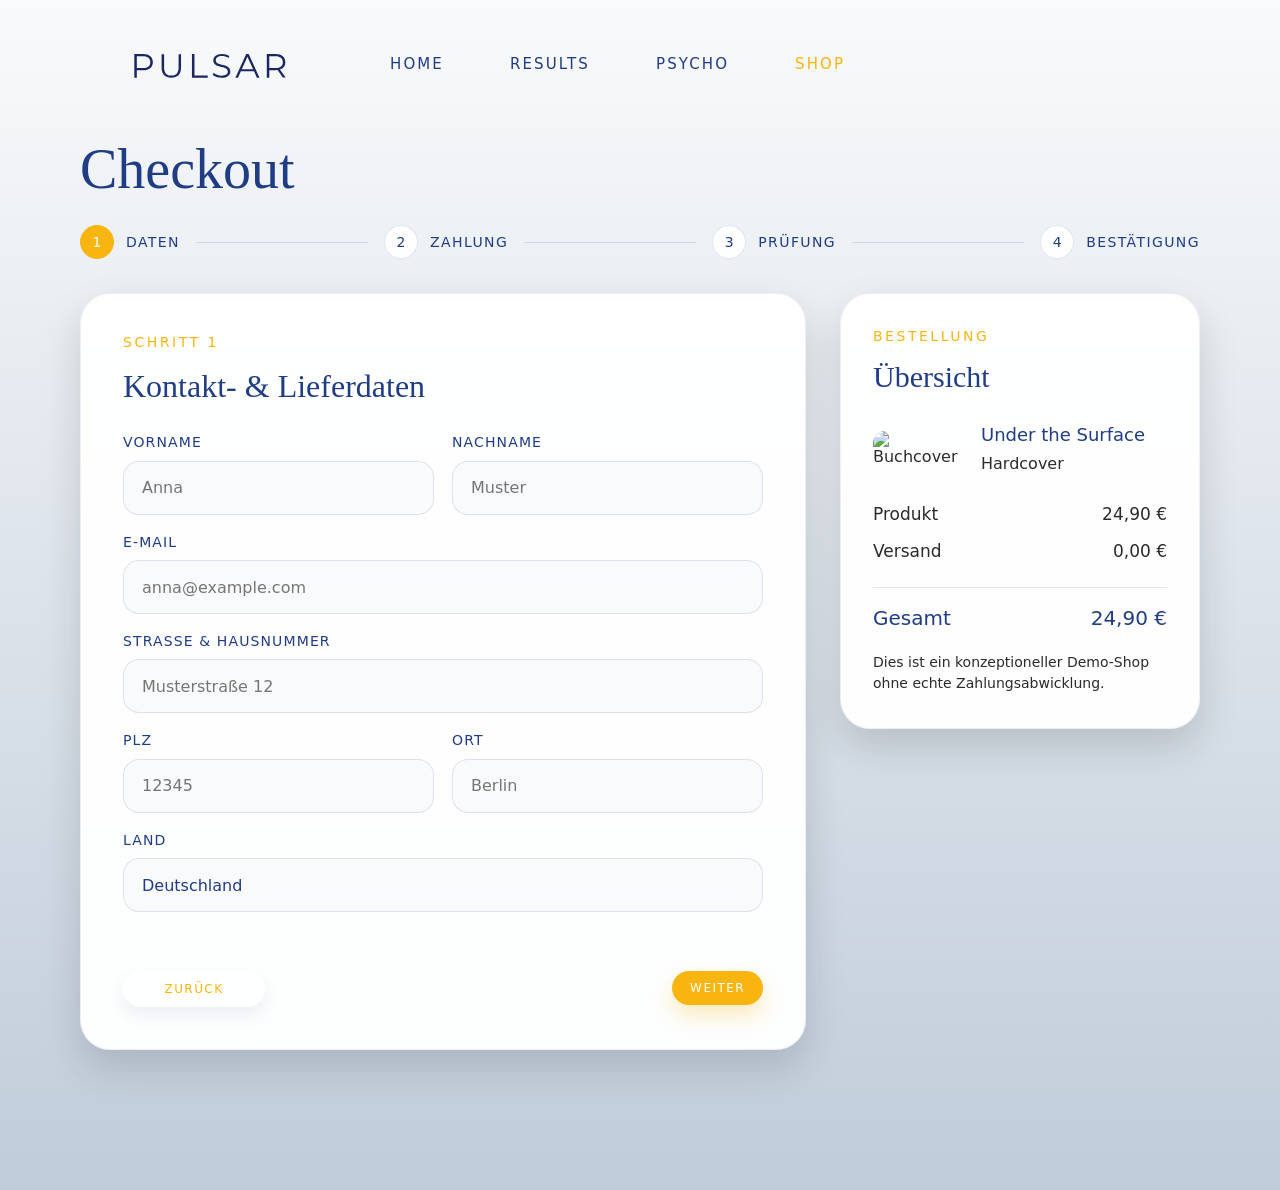
==== checkout.html @ c653a2a4 "Initial commit" ====
<!DOCTYPE html>
<html lang="de">
<head>
  <meta charset="UTF-8" />
  <meta name="viewport" content="width=device-width, initial-scale=1.0" />
  <title>Pulsar – Checkout</title>

  <link rel="stylesheet" href="https://use.typekit.net/xrw1yfu.css" />
  <link rel="stylesheet" href="css/pulsar.css" />
  <script src="js/main.js" defer></script>
</head>

<body>

<header class="site-header">
  <a href="index.html" class="logo-link">
    <img src="assets/img/elemente/Pulsar Wordmark.svg" class="logo" alt="Pulsar" />
  </a>

  <nav class="main-nav">
    <button class="nav-toggle" type="button">
      <span class="nav-toggle__bar"></span>
      <span class="nav-toggle__bar"></span>
      <span class="nav-toggle__bar"></span>
    </button>

    <ul class="nav-list" data-nav>
      <li><a href="index.html" class="nav-link">Home</a></li>
      <li><a href="results.html" class="nav-link">Results</a></li>
      <li><a href="psycho.html" class="nav-link">Psycho</a></li>
      <li><a href="shop.html" class="nav-link is-active">Shop</a></li>
    </ul>
  </nav>

  
</header>

<section class="checkout section">
  <div class="container">

    <header class="checkout__head reveal">
      <h1 class="checkout__title">Checkout</h1>
    </header>

    <!-- Fortschritt -->
    <div class="checkout-steps reveal">
      <div class="checkout-step is-active" data-step-indicator="1">
        <span class="checkout-step__number">1</span>
        <span class="checkout-step__label">Daten</span>
      </div>

      <div class="checkout-step__divider"></div>

      <div class="checkout-step" data-step-indicator="2">
        <span class="checkout-step__number">2</span>
        <span class="checkout-step__label">Zahlung</span>
      </div>

      <div class="checkout-step__divider"></div>

      <div class="checkout-step" data-step-indicator="3">
        <span class="checkout-step__number">3</span>
        <span class="checkout-step__label">Prüfung</span>
      </div>

      <div class="checkout-step__divider"></div>

      <div class="checkout-step" data-step-indicator="4">
        <span class="checkout-step__number">4</span>
        <span class="checkout-step__label">Bestätigung</span>
      </div>
    </div>

    <div class="checkout__grid">

      <!-- LINKE SEITE -->
      <div class="checkout__main reveal">

        <!-- SCHRITT 1 -->
        <section class="checkout-panel checkout-step-panel is-active" data-checkout-step="1">
          <p class="checkout-panel__kicker">Schritt 1</p>
          <h2 class="checkout-panel__title">Kontakt- &amp; Lieferdaten</h2>

          <form class="checkout-form" action="#" method="post">

            <div class="checkout-form__row">
              <div class="checkout-field">
                <label for="first-name" class="checkout-field__label">Vorname</label>
                <input id="first-name" type="text" class="checkout-field__input" placeholder="Anna">
              </div>

              <div class="checkout-field">
                <label for="last-name" class="checkout-field__label">Nachname</label>
                <input id="last-name" type="text" class="checkout-field__input" placeholder="Muster">
              </div>
            </div>

            <div class="checkout-field">
              <label for="email" class="checkout-field__label">E-Mail</label>
              <input id="email" type="email" class="checkout-field__input" placeholder="anna@example.com">
            </div>

            <div class="checkout-field">
              <label for="street" class="checkout-field__label">Straße &amp; Hausnummer</label>
              <input id="street" type="text" class="checkout-field__input" placeholder="Musterstraße 12">
            </div>

            <div class="checkout-form__row">
              <div class="checkout-field">
                <label for="zip" class="checkout-field__label">PLZ</label>
                <input id="zip" type="text" class="checkout-field__input" placeholder="12345">
              </div>

              <div class="checkout-field">
                <label for="city" class="checkout-field__label">Ort</label>
                <input id="city" type="text" class="checkout-field__input" placeholder="Berlin">
              </div>
            </div>

            <div class="checkout-field">
              <label for="country" class="checkout-field__label">Land</label>
              <select id="country" class="checkout-field__input checkout-field__select">
                <option>Deutschland</option>
                <option>Österreich</option>
                <option>Schweiz</option>
              </select>
            </div>

            <div class="checkout-panel__actions">
              <a href="shop.html" class="btn btn-outline">Zurück</a>
              <button type="button" class="btn btn-primary" data-checkout-next>Weiter</button>
            </div>

          </form>
        </section>

        <!-- SCHRITT 2 -->
        <section class="checkout-panel checkout-step-panel" data-checkout-step="2">
          <p class="checkout-panel__kicker">Schritt 2</p>
          <h2 class="checkout-panel__title">Zahlungsart</h2>

          <div class="checkout-form">

            <div class="checkout-payment-options">

              <label class="checkout-payment-option">
                <input type="radio" name="payment-method" value="paypal">
                <span class="checkout-payment-option__ui"></span>
                <span class="checkout-payment-option__label">PayPal</span>
              </label>

              <label class="checkout-payment-option">
                <input type="radio" name="payment-method" value="credit">
                <span class="checkout-payment-option__ui"></span>
                <span class="checkout-payment-option__label">Kreditkarte</span>
              </label>

              <label class="checkout-payment-option">
                <input type="radio" name="payment-method" value="invoice">
                <span class="checkout-payment-option__ui"></span>
                <span class="checkout-payment-option__label">Rechnung</span>
              </label>

            </div>

            <!-- Kredit Formula -->
            <div class="checkout-payment-fields" data-credit-fields hidden>
              <div class="checkout-field">
                <label for="card-name" class="checkout-field__label">Name auf der Karte</label>
                <input id="card-name" type="text" class="checkout-field__input" placeholder="Anna Muster">
              </div>

              <div class="checkout-field">
                <label for="card-number" class="checkout-field__label">Kartennummer</label>
                <input id="card-number" type="text" class="checkout-field__input" placeholder="1234 5678 9012 3456">
              </div>

              <div class="checkout-form__row">
                <div class="checkout-field">
                  <label for="card-expiry" class="checkout-field__label">Ablaufdatum</label>
                  <input id="card-expiry" type="text" class="checkout-field__input" placeholder="MM/JJ">
                </div>

                <div class="checkout-field">
                  <label for="card-cvc" class="checkout-field__label">CVC</label>
                  <input id="card-cvc" type="text" class="checkout-field__input" placeholder="123">
                </div>
              </div>
            </div>

            <!-- Rechnung Form -->
            <div class="checkout-payment-fields" data-invoice-fields hidden>
              <div class="checkout-field">
                <label for="invoice-company" class="checkout-field__label">Firma / Name</label>
                <input id="invoice-company" type="text" class="checkout-field__input" placeholder="Muster GmbH">
              </div>

              <div class="checkout-field">
                <label for="invoice-reference" class="checkout-field__label">Bestell- oder Referenznummer</label>
                <input id="invoice-reference" type="text" class="checkout-field__input" placeholder="Optional">
              </div>

              <div class="checkout-field">
                <label for="invoice-note" class="checkout-field__label">Hinweis für Rechnung</label>
                <input id="invoice-note" type="text" class="checkout-field__input" placeholder="z. B. Kostenstelle">
              </div>
            </div>

            <div class="checkout-panel__actions">
              <button type="button" class="btn btn-outline" data-checkout-back>Zurück</button>
              <button type="button" class="btn btn-primary" data-checkout-next>Weiter</button>
            </div>

          </div>
        </section>

        <!-- SCHRITT 3 -->
        <section class="checkout-panel checkout-step-panel" data-checkout-step="3">
          <p class="checkout-panel__kicker">Schritt 3</p>
          <h2 class="checkout-panel__title">Prüfung deiner Angaben</h2>

          <div class="checkout-review">
            <div class="checkout-review__block">
              <p class="checkout-review__label">Name</p>
              <p class="checkout-review__value" data-review-name>–</p>
            </div>

            <div class="checkout-review__block">
              <p class="checkout-review__label">E-Mail</p>
              <p class="checkout-review__value" data-review-email>–</p>
            </div>

            <div class="checkout-review__block">
              <p class="checkout-review__label">Adresse</p>
              <p class="checkout-review__value" data-review-address>–</p>
            </div>

            <div class="checkout-review__block">
              <p class="checkout-review__label">Zahlungsart</p>
              <p class="checkout-review__value" data-review-payment>–</p>
            </div>
          </div>

          <div class="checkout-panel__actions">
            <button type="button" class="btn btn-outline" data-checkout-back>Zurück</button>
            <button type="button" class="btn btn-primary" data-checkout-next>Bestellen</button>
          </div>
        </section>

        <!-- SCHRITT 4 -->
        <section class="checkout-panel checkout-step-panel" data-checkout-step="4">
          <p class="checkout-panel__kicker">Schritt 4</p>
          <h2 class="checkout-panel__title">Bestellung abgeschlossen</h2>

          <div class="checkout-success">
            <p class="checkout-success__text">
              Danke für deine Bestellung.
            </p>

            <p class="checkout-success__note">
              Dies ist ein konzeptioneller Fake-Shop ohne echte Zahlungsabwicklung.
            </p>
          </div>

          <div class="checkout-panel__actions">
            <a href="shop.html" class="btn btn-primary">Zurück zum Shop</a>
          </div>
        </section>

      </div>

      <!-- RECHTE SEITE -->
      <aside class="checkout__summary reveal">

        <div class="checkout-summary-card">
          <p class="checkout-summary-card__kicker">Bestellung</p>
          <h2 class="checkout-summary-card__title">Übersicht</h2>

          <div class="checkout-summary-card__product">
            <img
              src="assets/img/bookcover.png"
              alt="Buchcover"
              class="checkout-summary-card__image"
            >

            <div class="checkout-summary-card__product-info">
              <p class="checkout-summary-card__product-title">Under the Surface</p>
              <p class="checkout-summary-card__product-subtitle">Hardcover</p>
            </div>
          </div>

          <div class="checkout-summary-card__lines">
            <div class="checkout-summary-card__line">
              <span>Produkt</span>
              <span>24,90 €</span>
            </div>

            <div class="checkout-summary-card__line">
              <span>Versand</span>
              <span>0,00 €</span>
            </div>
          </div>

          <div class="checkout-summary-card__total">
            <span>Gesamt</span>
            <span>24,90 €</span>
          </div>

          <p class="checkout-summary-card__note">
            Dies ist ein konzeptioneller Demo-Shop ohne echte Zahlungsabwicklung.
          </p>
        </div>

      </aside>

    </div>

  </div>
</section>

<div class="checkout-loader" data-loader>
  <div class="checkout-loader__inner">
    <img src="assets/img/elemente/loader.svg" alt="Loading" class="checkout-loader__icon"/>
    <p>Demo-Zahlung...</p>
  </div>
</div>

</body>
</html>
---- css/pulsar.css ----
/* =========================================================
   GLOBAL RENDERING OPTIMIZATION
========================================================= */

/* Für Text */
body
{
  -webkit-font-smoothing: antialiased;
  -moz-osx-font-smoothing: grayscale;
}

/* Für SVGs */
svg,
img[src$=".svg"]
{
  shape-rendering: geometricPrecision;
  text-rendering: geometricPrecision;
}

/* Für Icons & feine Linien */
svg *
{
  shape-rendering: geometricPrecision;
}




/* =========================================================
   VARIABLEN
========================================================= */
:root
{
  --bg-top: #f9fafb;
  --bg-bot: #c0ccda;

  --ink: #1f3c85;      /* Headline Blau */
  --text: #2b2b2b;     /* Fließtext */
  --muted: rgba(43, 43, 43, 0.65);

  --accent: #f9b50f;   /* Gelb */
  --card: rgba(255, 255, 255, 0.88);
  --dots: #729bd1;

  --shadow: 0 18px 40px rgba(0, 0, 0, 0.14);
  --shadow-soft: 0 10px 24px rgba(0, 0, 0, 0.12);

  --radius: 20px;
  --radius-lg: 28px;

  --container: 1120px;

  /* Sticky Header Offset für anchors (JS kann es überschreiben) */
  --header-h: 92px;
}

*,
*::before,
*::after {box-sizing: border-box;}


/* =========================================================
   GLOBAL SETTINGS
========================================================= */

html,
body
{
  margin: 0;
  min-height: 100%;
  scroll-behavior: smooth;
  overflow-x: hidden;
}

body
{
  background: linear-gradient(var(--bg-top), var(--bg-bot));
  background-repeat: no-repeat;
  font-family: "Lato", system-ui, -apple-system, Segoe UI, Roboto, Arial, sans-serif;
  color: var(--text);
}

img
{
  max-width: 100%;
  display: block;
}

.container
{
  width: min(var(--container), calc(100% - 40px));
  margin: 0 auto;
}

/* Anchor-Offset bei Sticky Header */
section[id] {scroll-margin-top: calc(var(--header-h) + 16px);}


/* Typo Global */
.h1, .h2, .h3, .h4
{
  font-family: "Playfair Display", serif;
  color: var(--ink);
  margin: 0;
  line-height: 1.15;
}

.h1
{
  font-size: clamp(34px, 4vw, 56px);
  letter-spacing: 0.02em;
  line-height: 1.12;
  font-weight: 400;
}

.h2
{
  font-size: clamp(26px, 3vw, 40px);
  font-weight: 300;
}

.h3 {
  font-size: clamp(18px, 2.2vw, 26px);
  font-weight: 300;
}

.h4 {font-size: 16px;}

.kicker
{
  margin: 0 0 10px;
  font-size: 12px;
  letter-spacing: 0.14em;
  text-transform: uppercase;
  font-weight: 300;
  color: var(--ink);
}

.lead
{
  margin: 14px 0 0;
  max-width: 54ch;
  font-weight: 300;
  line-height: 1.6;
  color: var(--muted);
}

.hero-copy .lead /* Text unter Headline in Home */
{
  line-height: 1.35;
  margin-top: 20px;
}

.muted
{
  margin: 8px 0 0;
  font-weight: 300;
  line-height: 1.6;
  color: var(--muted);
}

.small
{font-size: 12px;}

.body
{
  margin: 16px 0 0;
  font-weight: 300;
  line-height: 1.6;
  color: var(--text);
}

.psycho-card ul li::marker
{
  color: var(--dots);
}

.btn
{
  display: inline-flex;
  align-items: center;
  justify-content: center;
  height: 34px;
  padding: 0 18px;
  border-radius: 999px;
  text-decoration: none;

  font-size: 12px;
  letter-spacing: 0.12em;
  text-transform: uppercase;
  font-weight: 400;
}

.btn-primary
{
  background: var(--accent);
  
  color: #fff;
  box-shadow: 0 10px 22px rgba(249, 181, 15, 0.28);

  transition:
    transform 0.35s cubic-bezier(0.22, 1, 0.36, 1),
    filter 0.35s cubic-bezier(0.22, 1, 0.36, 1),
    box-shadow 0.35s cubic-bezier(0.22, 1, 0.36, 1);
}

.btn-primary:hover
{
  transform: translateY(-2px);
  filter: brightness(1.02);
  box-shadow: 0 16px 30px rgba(249, 181, 15, 0.32);
}



/* =========================================================
   Global Section
========================================================= */

/* Sections */
.section {padding: clamp(54px, 7vw, 90px) 0;}

/* Idea näher an Qutoe */
#results.section {padding-top: 30px;}

.section-head
{
  margin-bottom: 26px;
  max-width: 72ch;
}

.section-head .h2 {margin-bottom: 30px;}
.section-head .muted {margin-bottom: 30px;}

/* =========================================================
========================================================= */







/* =========================================================
   COOKIE BANNER
========================================================= */

.cookie-banner
{
  position: fixed;
  left: 50%;
  bottom: 24px;
  transform: translateX(-50%);
  z-index: 3000;

  width: min(820px, calc(100% - 32px));
}

.cookie-banner[hidden]
{
  display: none;
}

.cookie-banner__inner
{
  display: grid;
  grid-template-columns: 42px minmax(0, 1fr) auto;
  align-items: center;
  gap: 18px;

  background: rgba(255, 255, 255, 0.96);
  backdrop-filter: blur(10px);
  border: 1px solid rgba(31, 60, 133, 0.08);
  border-radius: 24px;
  box-shadow: 0 18px 40px rgba(0, 0, 0, 0.14);

  padding: 18px 20px;
}

.cookie-banner__icon
{
  width: 28px;
  height: auto;
  display: block;
}

.cookie-banner__content
{
  min-width: 0;
}

.cookie-banner__title
{
  margin: 0 0 4px;
  font-size: 15px;
  line-height: 1.3;
  color: var(--ink);
  font-weight: 400;
}

.cookie-banner__text
{
  margin: 0;
  font-size: 14px;
  line-height: 1.45;
  color: var(--text);
  font-weight: 300;
}

.cookie-banner__actions
{
  display: flex;
  gap: 12px;
  align-items: center;
}

.cookie-banner__button
{
  white-space: nowrap;
}

@media (max-width: 860px)
{
  .cookie-banner__inner
  {
    grid-template-columns: 1fr;
    justify-items: start;
  }

  .cookie-banner__actions
  {
    width: 100%;
    flex-wrap: wrap;
  }
}

.cookie-banner__button,
.cookie-banner__button:focus,
.cookie-banner__button:active
{
  outline: none;
  box-shadow: none;
  border: none;
}

.cookie-banner .btn
{
  height: 30px;
  padding: 0 14px;
  font-size: 10px;
  letter-spacing: 0.10em;
}

.cookie-banner .btn-primary
{
  box-shadow: 0 6px 16px rgba(31, 60, 133, 0.14);
}


/* =========================================================
   ACCESSIBILITY TOGGLE
========================================================= */

.a11y-control
{
  display: flex;
  align-items: center;
  gap: 10px;
  margin-left: 240px;
  white-space: nowrap;
  flex-shrink: 0;
}

.a11y-toggle
{
  margin: 0;
  padding: 0;
  background: none;
  border: none;
  cursor: pointer;
  flex-shrink: 0;
}

.a11y-toggle__track
{
  position: relative;
  width: 46px;
  height: 24px;
  border-radius: 999px;
  background: rgba(31, 60, 133, 0.12);
  border: 1px solid rgba(31, 60, 133, 0.18);
  display: flex;
  align-items: center;
  padding: 2px;
  transition: background 0.3s ease, border-color 0.3s ease;
}

.a11y-toggle__thumb
{
  width: 20px;
  height: 20px;
  border-radius: 50%;
  background: #ffffff;
  box-shadow: 0 4px 10px rgba(31, 60, 133, 0.15);
  transition: transform 0.3s cubic-bezier(0.22, 1, 0.36, 1);
}

.a11y-toggle.active .a11y-toggle__track
{
  background: rgba(236, 180, 42, 0.22);
  border-color: rgba(236, 180, 42, 0.35);
}

.a11y-toggle.active .a11y-toggle__thumb
{
  transform: translateX(22px);
}

.a11y-label
{
  display: inline-block;
  white-space: nowrap;
  font-size: 12px;
  letter-spacing: 0.14em;
  text-transform: uppercase;
  color: var(--text);
  font-weight: 300;
}










/* =========================================================
   HEADER & NAV
========================================================= */

.site-header
{
  position: relative;
  z-index: 1000 !important;

  display: flex;
  align-items: center;
  justify-content: flex-start;
  gap: 0;

  padding: 28px 60px 0 120px;
  flex-wrap: wrap;
}

.logo
{
  width: 180px;
  height: auto;
  transition: transform 0.25s ease, opacity 0.25s ease;
}

.logo:hover
{
  opacity: 0.86;
  transform: scale(1.04);
}

/* Nav */
.main-nav
{
  margin-left: 90px;
  display: flex;
  align-items: center;
  gap: 14px;
}

.nav-list
{
  list-style: none;
  display: flex;
  align-items: center;
  gap: 66px;
  margin: 0;
  padding: 0;
}

.nav-link
{
  display: inline-flex;
  align-items: center;
  gap: 8px;

  font-size: 15px;
  text-transform: uppercase;
  letter-spacing: 0.14em;
  font-weight: 300;
  text-decoration: none;
  color: var(--ink);

  transition: transform 0.25s ease, color 0.25s ease;
}

.nav-link:hover
{
  color: var(--accent);
  transform: scale(1.06);
}

.nav-dropdown
{
  display: inline-flex;
  align-items: center;
  gap: 8px;
}

.dropdown-toggle
{
  border: 0;
  background: transparent;
  color: var(--ink);
  cursor: pointer;

  font-size: 13px;
  letter-spacing: 0.14em;
  font-weight: 300;
  line-height: 1;

  padding: 6px;
  border-radius: 10px;

  transition: transform 0.25s ease, color 0.25s ease, background 0.25s ease;
}

.dropdown-toggle:hover
{
  color: var(--accent);
  transform: scale(1.06);
}

/* Aktive Seite = gelb */
.nav-link.is-active {color: var(--accent);}

/* Mobile toggle (wird in Mobile aktiviert) */
.nav-toggle
{
  display: none;
  width: 46px;
  height: 42px;
  border-radius: 14px;
  border: 1px solid rgba(31, 60, 133, 0.14);
  background: rgba(255, 255, 255, 0.55);
  cursor: pointer;
}

.nav-toggle__bar
{
  display: block;
  height: 2px;
  width: 22px;
  margin: 5px auto;
  background: var(--ink);
  border-radius: 10px;
}



/* =========================================================
   Index.html
========================================================= */

/* -----------------------------
   Abschnitt Hero
------------------------------ */

.hero.section
{
  position: relative;
  padding-top: 0;
  padding-bottom: 0;
}

/* .hero::after
{
  content: "";
  position: absolute;
  left: 0;
  bottom: 0;
  width: 100%;
  height: 160px;

  background: linear-gradient(
    to bottom,
    rgba(249,250,251,0) 0%,
    rgba(249,250,251,0.8) 60%,
    rgba(249,250,251,1) 100%
  );

  pointer-events: none;
  z-index: 2;
} */

.hero-stage
{
  position: relative;
  width: 100%;
  min-height: 720px;
  overflow: hidden;
  isolation: isolate;
}

/* Das Bild soll die ganze Breite der Bühne einnehmen */
.hero-figure
{
  position: absolute;
  inset: 0;
  width: 100%;
  height: 100%;
  object-fit: cover;
  object-position: center 20%;

  opacity: 0.62;
  filter: blur(1.4px);
  z-index: 1;
  pointer-events: none;
}

.hero-bg-img
{
  width: 100%;
  height: auto;
  object-fit: cover;

  mask-image: linear-gradient(
    to bottom,
    rgba(0,0,0,1) 65%,
    rgba(0,0,0,0) 100%
  );

  -webkit-mask-image: linear-gradient(
    to bottom,
    rgba(0,0,0,1) 65%,
    rgba(0,0,0,0) 100%
  );
}

/* Weiche Aufhellung über dem Bild */
.hero-stage::before
{
  content: "";
  position: absolute;
  inset: 0;
  background:
    linear-gradient(
      to bottom,
      rgba(249,250,251,0.92) 0%,
      rgba(249,250,251,0.62) 28%,
      rgba(249,250,251,0.18) 52%,
      rgba(249,250,251,0.82) 100%
    );
  z-index: 2;
}

.hero-shell
{
  position: relative;
  z-index: 3;
  min-height: 920px;

  display: flex;
  align-items: flex-start;
  justify-content: center;
}

.hero-center
{
  position: relative;
  z-index: 4;

  width: 100%;
  display: flex;
  flex-direction: column;
  align-items: center;
  text-align: center;

  padding-top: 60px;
}

/* Logo */
.hero-logo
{
  width: min(980px, 86vw);
  height: auto;
  display: block;
  margin-top: 130px;
  margin-bottom: 30px;
}

/* CTA */
.hero-actions
{
  margin-top: 0;
}

.hero-actions .btn
{
  height: 42px;
  padding: 0 24px;
  font-size: 13px;
}

/* Symbols */
.hero-symbols
{
  width: 170px;
  height: auto;
  display: block;
  margin-top: 18px;
  opacity: 0.95;
}

/* Alte Hero-Elemente sicher deaktivieren */
.hero-grid,
.hero-copy,
.hero-cards,
.hero-card,
.hero-bg-svg
{display: none !important;}

/* =========================================================
========================================================= */


/* -----------------------------
   Abschnitt 2 TOP THINGS
------------------------------ */
.cards-2
{
  display: grid;
  grid-template-columns: repeat(2, minmax(0, 1fr));
  gap: 22px;
}

.card /* Inhalt der Karte */
{
  background: var(--card);
  border-radius: var(--radius-lg);
  padding: 40px 22px 22px 40px;
  box-shadow: var(--shadow);
  border: 1px solid rgba(31, 60, 133, 0.08);
  backdrop-filter: blur(10px);
  min-height: 350px;
}

/* Overline in gelb wie Wireframe */
.card-kicker
{
  margin: 0 0 15px; /* Overline -> Headline */
  font-size: 13px;
  letter-spacing: 0.14em;
  text-transform: uppercase;
  font-weight: 300;
  color: var(--accent);
}

.card .h3 {margin: 0 0 10px; font-size: 30px;} /* Headline -> Subline */

.card .muted.small {margin: 0 0 7px;} /* Subline -> Text */

.card-footer
{
  margin-top: 26px;
  display: flex;
  align-items: center;
  justify-content: space-between;
}

/* Signatur SVG */
.signature
{
  height: 26px;
  width: auto;
  opacity: 0.9;
}

/* -----------------------------
   QUOTE SVG Section (wie Wireframe)
------------------------------ */
.section-quote {padding: 36px 0 54px;}

.quote-inner,
.qutote-inner
{ 
  display: flex;
  justify-content: center;
  align-items: center;
}

.quote-svg
{
  max-width: min(720px, 90%);
  height: auto;
  display: block;
}

/* -----------------------------
   Abschnitt 3 QUOTE
------------------------------ */
.idea-grid
{
  display: grid;
  grid-template-columns: 0.95fr 1.05fr; /* links schmaler, rechts breiter */
  gap: 55px;                            /* etwas mehr Luft wie im Wireframe */
  align-items: stretch;                 /* wichtig für Punkt 3 */
}

/* Linkes großes Bild */
.idea-media
{
  height: 275px;
  border-radius: var(--radius-lg);
  overflow: hidden;

  background:
    url("../assets/img/Branding2.png") center center / cover no-repeat;

  border: 1px solid rgba(31, 60, 133, 0.08);
  box-shadow: var(--shadow-soft);
  margin-bottom: 20px;
}

/* Linke Spalte: Bild + Text darunter */
.idea-left
{
  display: grid;
  gap: 18px;
}

/* Caption unter der grauen Box */
.idea-caption__title
{
  margin: 0 0 7px;
  font-size: 18px;
  letter-spacing: 0.20em;
  text-transform: uppercase;
  font-weight: 200;
  color: var(--ink);
}

.idea-caption {margin-left: 28px;}

/* Steps rechts */
.idea-steps
{
  height: 100%;                 /* wichtig: gleiche Höhe wie linke Spalte */
  display: flex;
  flex-direction: column;
  justify-content: flex-start;
  gap: 45px;                    /* Abstand zwischen Steps */
}

.step
{
  display: grid;
  grid-template-columns: 112px 1fr; /* linke Zahlbox deutlich größer */
  gap: 22px;
  align-items: center;

  background: transparent;
  border: 0;
  box-shadow: none;
  padding: 0;
}

.step-num
{
  width: 112px;
  height: 112px;
  display: block;
  object-fit: contain; /* wichtig bei SVG/IMG */
  transition: transform 0.6s cubic-bezier(0.22, 1, 0.36, 1);
}

.step:hover .step-num {transform: translateY(-4px);}

/* -----------------------------
   Reveal Animation (für JS)
------------------------------ */
.reveal
{
  opacity: 0;
  transform: translateY(14px);
  transition: opacity 0.7s ease, transform 0.7s ease;
}

.reveal.is-visible
{
  opacity: 1;
  transform: translateY(0);
}

/* -----------------------------
   Responsive
------------------------------ */

@media (max-width: 1100px)
{
  .site-header
  {
    padding-left: 70px;
    padding-right: 40px;
  }
}

@media (max-width: 900px)
{
  
  

  .hero-grid {
    grid-template-columns: 1fr;
  }

  .hero-cards 
  {
    width: 380px;
    height: 360px;
    justify-self: start;
    margin-top: 26px;
  }

  .hero-card--b {width: 190px; height: 250px; top: 55px;}
  .hero-card--a { width: 210px; height: 290px;}
  .hero-card--c { width: 210px; height: 160px;}

  .cards-2 {
    grid-template-columns: 1fr;
  }

  .idea-grid {
    grid-template-columns: 1fr;
  }

 
}

@media (max-width: 680px)
{
  .site-header
  {
    padding-left: 22px;
    padding-right: 22px;
  }

  .logo {
    width: 140px;
  }

  /* Mobile Nav */
  .nav-toggle {
    display: inline-block;
  }

  .nav-list {
    position: fixed;
    inset: calc(var(--header-h)) 16px auto 16px;

    background: rgba(255, 255, 255, 0.92);
    backdrop-filter: blur(10px);
    border-radius: 20px;
    padding: 14px;
    border: 1px solid rgba(31, 60, 133, 0.1);
    box-shadow: var(--shadow);

    display: grid;
    gap: 10px;

    transform: translateY(-8px);
    opacity: 0;
    pointer-events: none;
    transition: opacity 0.25s ease, transform 0.25s ease;
  }

  .main-nav[data-open="true"] .nav-list {
    opacity: 1;
    pointer-events: auto;
    transform: translateY(0);
  }

  /* Dropdown in mobile als "aufklappbar" */
  .dropdown {
    position: static;
    transform: none;
    width: 100%;
    box-shadow: none;
    border-radius: 16px;
    background: rgba(31, 60, 133, 0.03);

    opacity: 0;
    max-height: 0;
    overflow: hidden;
    padding: 0 10px;
    transition: max-height 0.25s ease, opacity 0.25s ease, padding 0.25s ease;
  }

  .has-dropdown[data-open="true"] .dropdown {
    opacity: 1;
    max-height: 240px;
    padding: 10px;
  }

  .quote-svg {
    max-width: 92%;
  }

  /* Hero-Karten auf Mobile zentrieren */
  .hero-card--a,
  .hero-card--b,
  .hero-card--c {
    right: auto;
    left: 50%;
    transform: translateX(-50%);
  }

  .hero-card--a { top: 0; }
  .hero-card--b { top: 26px; }
  .hero-card--c { top: 178px; }
}


/* =========================================================
   RESULTS – HERO (old index style)
========================================================= */

.hero-results.section
{
  position: relative;
  padding-top: 140px;
  padding-bottom: 80px;
}

.hero-results__grid
{
  display: grid;
  grid-template-columns: 520px 1fr;
  align-items: center;
  gap: 40px;
}

.hero-results__copy
{
  position: relative;
  text-align: left;
  max-width: 520px;
}

.hero-results__actions
{
  margin-top: 34px;
}

.hero-results__cards
{
  position: relative;
  z-index: 3;

  width: 520px;
  height: 520px;
  justify-self: end;
  align-self: center;
}

.hero-results__card
{
  position: absolute;
  border-radius: 18px;
  background: rgba(160, 175, 190, 0.45);
  border: 1px solid rgba(31, 60, 133, 0.08);
  box-shadow: var(--shadow-soft);
  overflow: hidden;
}

/* Links Mitte */
.hero-results__card--b
{
  width: 250px;
  height: 400px;
  left: 10px;
  top: 50px;

  background: url("../assets/img/meeting.png") center center / cover no-repeat;
}

/* Rechts Hoch */
.hero-results__card--a
{
  width: 240px;
  height: 400px;
  right: 0;
  top: -70px;

  background: url("../assets/img/office.png") center center / cover no-repeat;
}

/* Rechts Unten */
.hero-results__card--c
{
  width: 240px;
  height: 200px;
  right: 0;
  bottom: -30px;

  background: url("../assets/img/headwithbrain.png") center center / cover no-repeat;
}



/* -----------------------------
   RESULTS – OVERVIEW CARDS
------------------------------ */

.results-overview
{
  padding-top: 70px;
  padding-bottom: 40px;
}

.results-overview__head
{
  margin-bottom: 90px;
}

.results-overview__head .h2
{
  margin-bottom: 14px;
}


.results-cards
{
  display: flex;
  justify-content: space-between;
  align-items: flex-start;
  gap: 24px;
}

.results-card
{
  flex: 1;
  max-width: 250px;
  height: 300px;

  appearance: none;
  border: 0;
  cursor: pointer;
  background:  #f7f7f4;
  border-radius: 24px;
  box-shadow: var(--shadow-soft);

  padding: 22px 18px 18px;

  display: flex;
  flex-direction: column;
  align-items: center;
  justify-content: flex-end;
  position: relative;
  overflow: hidden;

  transform: translateY(0) scale(1);
  opacity: 1;

  transition:
    transform 0.38s ease,
    flex-grow 0.38s ease,
    opacity 0.38s ease,
    box-shadow 0.38s ease,
    background 0.38s ease,
    filter 0.38s ease;
}

/* Wenn die ganze Reihe gehovert wird:
   alle Boxen erstmal etwas ruhiger / kleiner */
.results-cards:hover .results-card
{
  transform: translateY(0) scale(0.94);
  opacity: 0.82;
  filter: saturate(0.9);
}

/* Die direkt gehoverte Box wird stark betont */
.results-cards .results-card:hover
{
  transform: translateY(-18px) scale(1.08);
  opacity: 1;
  box-shadow: 0 26px 42px rgba(0, 0, 0, 0.18);
  z-index: 3;
  filter: saturate(1);
}

.results-card:hover .results-card__label,
.results-card:focus-visible .results-card__label,
.results-card.is-active .results-card__label
{
  opacity: 1;
  transform: translateX(-50%) translateY(0);
}



/* Keyboard / Accessibility */
.results-card:focus-visible
{
  transform: translateY(-18px) scale(1.08);
  opacity: 1;
  box-shadow: 0 26px 42px rgba(0, 0, 0, 0.18);
  z-index: 3;
  filter: saturate(1);
  outline: none;
}

.results-card__image
{
  width: 140px;
  height: 140px;
  position: relative;
  margin-bottom: auto;
  margin-top: 28px;
  display: flex;
  align-items: center;
  justify-content: center;
}

/* SVG in den grauen Trigger Cards */
.results-card__image img
{
  width: 120px;
  height: auto;
  display: block;
  pointer-events: none;
  transition: transform .3s ease;
  filter: drop-shadow(0 3px 6px rgba(0,0,0,0.08));
}

.results-card:hover .results-card__img img { transform: scale(1.08);}

.results-card__label
{
  position: absolute;
  left: 50%;
  bottom: 24px;
  transform: translateX(-50%) translateY(18px);

  width: 88%;
  text-align: center;
  white-space: nowrap;

  font-size: 13px;
  line-height: 1.2;
  letter-spacing: 0.10em;
  text-transform: uppercase;
  font-weight: 200;
  color: var(--ink);

  opacity: 0;
  transition: opacity .25s ease, transform .25s ease;
  pointer-events: none;
}

.results-card:hover,
.results-card:focus-visible
{
  transform: translateY(-10px);
  box-shadow: 0 18px 34px rgba(0, 0, 0, 0.16);
  outline: none;
}

/* =========================================================
   RESULTS – CONTENT STAGE
========================================================= */

.results-stage
{
  padding-top: 56px;
  padding-bottom: 80px;
}

.results-panel
{
  background: transparent;
  border: none;
  border-radius: 0;
  padding: 0;
  display: grid;
  grid-template-columns: 0.95fr 1.25fr;
  gap: 28px;
  align-items: stretch;
}

/* linke große Bildfläche */
.results-panel__media
{
  min-height: 620px;
  border-radius: 28px;
  background: rgba(160, 175, 190, 0.55);
  box-shadow: var(--shadow-soft);
  position: relative;
  display: flex;
  align-items: center;
  justify-content: center;
  overflow: hidden;
}

.results-panel__image
{
  width: 100%;
  height: 100%;
  object-fit: cover;
  object-position: 50% center;
  display: block;
}

.results-panel__media-icon
{
  width: 82px;
  height: 82px;
  border-radius: 18px;
  border: 4px solid rgba(255,255,255,0.9);
  position: relative;
}

.results-panel__media-icon::before,
.results-panel__media-icon::after
{
  content: "";
  position: absolute;
  background: rgba(255,255,255,0.9);
}

.results-panel__media-icon::before
{
  width: 14px;
  height: 14px;
  border-radius: 50%;
  top: 12px;
  left: 12px;
}

.results-panel__media-icon::after
{
  width: 44px;
  height: 4px;
  transform: rotate(-45deg);
  bottom: 16px;
  left: 18px;
  border-radius: 999px;
}

.results-panel__content
{
  position: relative;
  min-height: 620px;
}

.result-article
{
  position: absolute;
  inset: 0;
  opacity: 0;
  transform: translateY(18px);
  pointer-events: none;
  transition: opacity 0.35s ease, transform 0.35s ease;
}

.result-article.is-visible
{
  opacity: 1;
  transform: translateY(0);
  pointer-events: auto;
}

.result-card
{
  background: rgba(255,255,255,0.88);
  border-radius: 28px;
  box-shadow: 0 18px 34px rgba(0,0,0,0.14);
  padding: 34px 34px 38px;
  min-height: 410px;
}

.result-card__topline
{
  margin-bottom: 15px;
  margin-left: 19px;
  margin-top: 10px;
  font-size: 12px;
  letter-spacing: 0.20em;
  text-transform: uppercase;
  font-weight: 300;
  color: var(--accent);
}

.result-card__head
{
  display: flex;
  align-items: flex-start;
  justify-content: space-between;
  gap: 20px;
  margin-bottom: 22px;
}

.result-card__title
{
  margin-left: 18px;
  margin-top: 30px;
  margin-bottom: 0;
  font-family: "Playfair Display", serif;
  color: var(--ink);
  font-size: clamp(28px, 3vw, 38px);
  line-height: 1.12;
  font-weight: 300;
}

.result-card__hero-icon
{
  width: 85px;
  height: auto;
  flex-shrink: 0;
  position: relative;
  top: -35px;     /* (-)) nach oben */
  right: -6px;   /* (-)) nach rechts */
}

.result-card__text
{
  display: grid;
  grid-template-columns: 1fr 1fr;
  gap: 50px;
  padding-left: 18px;
  padding-right: 18px;
}



.result-card__text p
{
  margin: 0;
  font-size: 15px;
  line-height: 1.5;
  font-weight: 300;
  color: var(--muted);
  text-align: justify;
}

/* kleine SVG-Karten unten */
.result-icons
{
  margin-top: 18px;
  display: grid;
  grid-template-columns: repeat(3, 1fr);
  gap: 18px;
  align-items: stretch;
}

.result-icon-card
{
  background: rgba(255,255,255,0.88);
  border-radius: 22px;
  box-shadow: 0 12px 24px rgba(0,0,0,0.12);
  aspect-ratio: 1 / 1;
  min-height: 0;
  display: flex;
  align-items: center;
  justify-content: center;
  padding: 18px;

  position: relative;
  overflow: hidden;

  transition: transform .25s ease, box-shadow .25s ease;
}

.result-icon-card__label
{
  position: absolute;
  left: 50%;
  bottom: 20px;
  transform: translateX(-50%) translateY(18px);

  width: 80%;
  text-align: center;

  font-size: 11px;
  line-height: 1.2;
  letter-spacing: 0.08em;
  text-transform: uppercase;
  font-weight: 300;
  color: var(--ink);

  white-space: normal;
  word-break: normal;

  opacity: 0;
  transition: opacity .25s ease, transform .25s ease;
  pointer-events: none;
}

.result-icon-card:hover .result-icon-card__label
{
  opacity: 1;
  transform: translateX(-50%) translateY(0);
}

.result-icon-card:hover
{
  transform: translateY(-6px);
  box-shadow: 0 18px 34px rgba(0,0,0,0.18);
}

.result-icon-card img
{
  max-width: 110px;
  max-height: 110px;
  width: auto;
  height: auto;
  display: block;
  margin: auto;
  transform: translateY(-8px);
  transition: transform .25s ease;
}



.results-card.is-active
{
  transform: translateY(-18px) scale(1.08);
  opacity: 1;
  box-shadow: 0 26px 42px rgba(0, 0, 0, 0.18);
  z-index: 3;
  filter: saturate(1);
}



/* SVG optisches Maß*/
.icon-brain {transform: scale(1.25);}

.result-article[data-article="book"] .result-card__hero-icon
{
  position: absolute;
  width: 125px;
  top: 24px;
  right: 60px;
}

/* Linke Bilder in den Artikel Panel anpassung*/
.img-website
{
  object-position: 20% center;
  transform: scale(1.25);
}


/* =========================================================
   POSTER ARTICLE
========================================================= */

/* Grid Syytem, grösse der Kacheln innerhalb des Grids*/
.poster-stage
{
  display: grid;
  grid-template-columns: 1fr 0.70fr; /* Breite weiße info box*/
  gap: 54px;
  align-items: start;
}

/* Position fächer*/
.poster-fan
{
  position: relative;
  min-height: 480px;
  margin-left: 35px;
  margin-top: 5px;
}

/* Poster Fächer*/
.poster-fan__item
{
  position: absolute;
  width: 250px;
  height: 380px;
  border: 0;
  border-radius: 26px;
  background: rgba(160, 175, 190, 0.35);
  box-shadow: var(--shadow-soft);
  cursor: pointer;
  padding: 0;
  overflow: hidden;

  display: flex;
  flex-direction: column;
  align-items: center;
  justify-content: center;
  transition:
  transform 0.95s cubic-bezier(0.16, 1, 0.22, 1.08),
  opacity 0.42s ease,
  box-shadow 0.42s ease;
  will-change: transform;
  transform-origin: center center;
}


.poster-fan__item--left
{
  left: 40px;
  top: 26px;
  transform: rotate(-8deg);
  z-index: 1;
}

.poster-fan__item--center
{
  left: 145px;
  top: 0;
  transform: rotate(0deg);
  z-index: 3;
}

.poster-fan__item--right
{
  left: 250px;
  top: 26px;
  transform: rotate(8deg);
  z-index: 1;
}

.poster-fan__item.is-active
{
  z-index: 4;
  box-shadow: 0 26px 42px rgba(0, 0, 0, 0.16);
}

.poster-fan__image
{
  position: absolute;
  inset: 0;

  background-size: cover;
  background-position: center;
  background-repeat: no-repeat;
}

.poster-fan__item[data-poster="poster1"] .poster-fan__image
{
  background-image: url("../assets/img/poster1.png");
}

.poster-fan__item[data-poster="poster2"] .poster-fan__image
{
  background-image: url("../assets/img/poster2.png");
}

.poster-fan__item[data-poster="poster3"] .poster-fan__image
{
  background-image: url("../assets/img/poster3.png");
}

.poster-fan__image::before,
.poster-fan__image::after
{
  content: "";
  position: absolute;
  background: rgba(255,255,255,0.9);
}

.poster-fan__image::before
{
  width: 14px;
  height: 14px;
  border-radius: 50%;
  top: 12px;
  left: 12px;
}

.poster-fan__image::after
{
  width: 44px;
  height: 4px;
  transform: rotate(-45deg);
  bottom: 16px;
  left: 18px;
  border-radius: 999px;
}

.poster-fan__label
{
  font-size: 14px;
  font-weight: 300;
  color: var(--text);
}

/* Höhe Rechte weiße InfoBox */
.poster-info
{
  position: relative;
  min-height: 380px;
}

.poster-info__panel
{
  position: absolute;
  inset: 0;
  opacity: 0;
  transform: translateY(18px);
  pointer-events: none;
  transition: opacity 0.35s ease, transform 0.35s ease;

  background: rgba(255,255,255,0.88);
  border-radius: 34px;
  box-shadow: var(--shadow);
  padding: 56px 58px 42px;
}

.poster-info__panel.is-visible
{
  opacity: 1;
  transform: translateY(0);
  pointer-events: auto;
}

.poster-info__topline
{
  margin: 0 0 28px;
  font-size: 13px;
  letter-spacing: 0.16em;
  text-transform: uppercase;
  font-weight: 300;
  color: var(--accent);
}

.poster-info__title
{
  margin: 0 0 32px;
  font-family: "Playfair Display", serif;
  font-size: clamp(36px, 3vw, 58px);
  line-height: 1.05;
  font-weight: 300;
  color: var(--ink);
}

.poster-info__text
{
  max-width: 32ch;
  margin: 0;
  font-size: 15px;
  line-height: 1.55;
  font-weight: 300;
  color: var(--muted);
}

.poster-info__actions
{
  position: absolute;
  left: 58px;
  right: 58px;
  bottom: 42px;

  display: flex;
  align-items: center;
  gap: 26px;
}

.poster-download-btn
{
  min-width: 198px;
}

.poster-download-icon
{
  display: inline-flex;
  align-items: center;
  justify-content: center;
  width: 34px;
  height: 34px;
  text-decoration: none;
}

.poster-download-icon img
{
  width: 24px;
  height: auto;
  display: block;
}

/* Untere Inhaltsblöcke */
.poster-points
{
  position: relative;
  min-height: 190px;
  margin-top: 30px;
}

.poster-points__panel
{
  position: absolute;
  inset: 0;
  opacity: 0;
  transform: translateY(18px);
  pointer-events: none;
  transition: opacity 0.35s ease, transform 0.35s ease;
}

.poster-points__panel.is-visible
{
  opacity: 1;
  transform: translateY(0);
  pointer-events: auto;
}

.poster-points__grid
{
  display: grid;
  grid-template-columns: repeat(3, 1fr);
}

.poster-point
{
  padding: 0 28px;
  text-align: center;
}

.poster-point:not(:first-child) { border-left: 1px solid rgba(31, 60, 133, 0.25);}

.poster-point__title
{
  margin: 0 0 18px;
  font-size: 15px;
  letter-spacing: 0.16em;
  text-transform: uppercase;
  font-weight: 300;
  color: var(--ink);
}

.poster-point__text
{
  margin: 0 auto;
  max-width: 20ch;
  font-size: 14px;
  line-height: 1.45;
  font-weight: 300;
  color: var(--muted);
}

/* =========================================================
   POSTER FAN – aktive / passive Zustände
========================================================= */

.poster-fan__item {opacity: 0.72;}

.poster-fan__item.is-active {opacity: 1;}

.poster-fan__item.is-left
{
  transform: translateX(-58px) rotate(-10deg) scale(0.94);
  z-index: 1;
  opacity: 0.45;
}

.poster-fan__item.is-center
{
  transform: translateX(0) rotate(0deg) scale(1);
  z-index: 4;
  opacity: 1;
}

.poster-fan__item.is-right
{
  transform: translateX(58px) rotate(10deg) scale(0.94);
  z-index: 1;
  opacity: 0.45;
}

.poster-fan__item:hover {box-shadow: 0 22px 36px rgba(0, 0, 0, 0.16);}

.poster-fan__item.is-left:hover
{
  transform: translateX(-58px) rotate(-10deg) scale(0.98);
  opacity: 0.72;
}

.poster-fan__item.is-center:hover {transform: translateX(0) rotate(0deg) scale(1.03);}

.poster-fan__item.is-right:hover
{
  transform: translateX(58px) rotate(10deg) scale(0.98);
  opacity: 0.72;
}


/* =========================================================
   POSTER übernimmt das ganze Results-Grid
========================================================= */

.results-panel:has(.result-article[data-article="poster"].is-visible) .results-panel__media
{
  opacity: 0;
  pointer-events: none;
}

.results-panel:has(.result-article[data-article="poster"].is-visible) .results-panel__content
{
  grid-column: 1 / -1;
  max-width: none;
}

.results-panel:has(.result-article[data-article="poster"].is-visible)
{
  grid-template-columns: 1fr;
}

.results-panel:has(.result-article[data-article="poster"].is-visible) .results-panel__media
{
  display: none;
}


/* =========================================================
   PSYCHO HERO
========================================================= */

.psycho-hero {padding-top: 34px;}

.psycho-hero__grid
{
  position: relative;
  height: 610px;
  width: calc(100% - 260px);
  margin: 0 0 0 130px;
}
.psycho-hero__media
{
  position: relative;
  height: 610px;
  border-radius: 34px 34px 34px 34px;
  overflow: hidden;
  background: rgba(160, 175, 190, 0.30);
  border: 1px solid rgba(31, 60, 133, 0.08);
  box-shadow: var(--shadow-soft);
}

.psycho-hero__image
{
  width: 100%;
  height: 100%;
  object-fit: cover;
  display: block;
}

.psycho-hero__media::after
{
  content: "";
  position: absolute;
  inset: 0;
  background: linear-gradient(
    to right,
    rgba(236, 240, 247, 0.88) 0px,
    rgba(236, 240, 247, 0.84) 250px,
    rgba(236, 240, 247, 0.78) 420px,
    rgba(236, 240, 247, 0.46) 620px,
    rgba(236, 240, 247, 0.16) 820px,
    rgba(236, 240, 247, 0.00) 1000px
  );
  pointer-events: none;
}

.psycho-hero__content
{
  position: absolute;
  left: 78px;
  top: 250px;
  z-index: 3;
  width: 520px;
}

.psycho-hero__content .h1 
{
  margin: 0 0 28px;
  width: 550px;
  line-height: 1.06;
  letter-spacing: 0.02em;
  margin-bottom: 28px; /* Headline -> Text */
}

.psycho-hero__content .muted
{
  width: 470px;
  margin-bottom: 40px;
  line-height: 1.45;
}

.psycho-hero__filters
{
  position: absolute;
  left: 545px;
  top: 255px;
  display: flex;
  gap: 18px;
}

.btn-outline
{
  display: inline-flex;
  align-items: center;
  justify-content: center;
  min-width: 142px;
  height: 36px;
  padding: 0 20px;
  border-radius: 999px;
  border: none;
  background: rgba(255,255,255,0.82);
  color: var(--accent);
  text-decoration: none;
  text-transform: uppercase;
  letter-spacing: 0.12em;
  font-size: 11px;
  font-weight: 400;
  box-shadow: 0 8px 18px rgba(31, 60, 133, 0.08);
  transition:
    transform 0.25s ease,
    background 0.25s ease,
    box-shadow 0.25s ease;
  cursor: pointer;
}

.btn-outline:hover
{
  transform: translateY(-2px);
  background: rgba(255,255,255,0.96);
  box-shadow: 0 12px 24px rgba(31, 60, 133, 0.10);
}

.psycho-hero .btn
{
  height: 32px;
  padding: 0 16px;
  font-size: 11px;
}

/* =========================================================
   PSYCHO SUBJECTS NAV
========================================================= */

.psycho-subjects.section
{
  padding-top: 54px;
  padding-bottom: 34px;
}

.psycho-subjects__grid
{
  display: grid;
  grid-template-columns: repeat(4, minmax(0, 1fr));
  gap: 18px;
}

.psycho-subject-card {position: relative;}

.psycho-subject-card__button
{
  width: 100%;
  min-height: 220px;
  border: 0;
  border-radius: 28px;
  background: var(--card);
  border: 1px solid rgba(31, 60, 133, 0.08);
  box-shadow: var(--shadow-soft);
  cursor: pointer;

  display: flex;
  flex-direction: column;
  align-items: center;
  justify-content: flex-start;

  padding: 26px 18px 20px;

  transition:
    transform 0.28s ease,
    box-shadow 0.28s ease,
    border-color 0.28s ease;
}

.psycho-subject-card__button:hover
{
  transform: translateY(-3px);
  box-shadow: 0 14px 26px rgba(31, 60, 133, 0.10);
}

.psycho-subject-card.is-active .psycho-subject-card__button
{box-shadow: 0 14px 26px rgba(31, 60, 133, 0.10);}

.psycho-subject-card__icon-wrap
{
  display: flex;
  align-items: center;
  justify-content: center;
  min-height: 82px;
  margin-bottom: 35px;
}

.psycho-subject-card__icon
{
  width: 120px;
  height: auto;
  display: block;
}

.psycho-subject-card__label
{
  font-size: 17px;
  line-height: 1.15;
  letter-spacing: 0.10em;
  text-transform: uppercase;
  color: var(--ink);
  font-weight: 300;
  text-align: center;

  transition:
    transform 0.30s ease,
    opacity 0.30s ease;
}

.psycho-subject-card__more
{
  display: flex;
  align-items: center;
  gap: 12px;

  margin-top: 16px;

  opacity: 0;
  transform: translateY(10px);
  pointer-events: none;
  text-decoration: none;
  position: relative;
  transition:
    opacity 0.30s ease,
    transform 0.30s ease;
}


.psycho-subject-card__more-icon
{
  width: 14px;
  height: auto;
  display: block;
}

.psycho-subject-card__more-text
{
  font-size: 14px;
  line-height: 1.1;
  letter-spacing: 0.16em;
  text-transform: uppercase;
  color: var(--accent);
  font-weight: 300;
}

/* Hover + Active */
.psycho-subject-card:hover .psycho-subject-card__label,
.psycho-subject-card.is-active .psycho-subject-card__label
{transform: translateY(-8px);}

.psycho-subject-card:hover .psycho-subject-card__more,
.psycho-subject-card.is-active .psycho-subject-card__more
{
  opacity: 1;
  transform: translateY(0);
  pointer-events: auto;
}

/* =========================================================
   PSYCHO CONTENT SWITCHING
========================================================= */

.psycho-content-set {display: none;}

.psycho-content-set.is-active {display: block;}

/* Platzhalter für kommende Bereiche */

.psycho-placeholder.section
{
  padding-top: 95px;
  padding-bottom: 120px;
}

.psycho-placeholder__box
{
  min-height: 340px;
  border-radius: 28px;
  background: var(--card);
  border: 1px solid rgba(31, 60, 133, 0.08);
  box-shadow: var(--shadow);
  display: flex;
  flex-direction: column;
  align-items: center;
  justify-content: center;
  gap: 22px;
  text-align: center;
  padding: 40px;
}

.psycho-placeholder__icon
{
  width: 82px;
  height: auto;
  display: block;
  opacity: 0.9;
}

/* =========================================================
   PSYCHO DEFINITION SECTION
========================================================= */

.psycho-definition {padding-top: 95px;}

.psycho-definition__head {margin-bottom: 54px;}

.psycho-definition__title-svg
{
  width: 400px;
  height: auto;
  display: block;
  margin-bottom: 26px;
}

.psycho-definition__intro
{
  max-width: 980px;
  margin: 0;
  line-height: 1.5;
}

.psycho-definition__grid
{
  display: grid;
  grid-template-columns: repeat(2, minmax(0, 1fr));
  gap: 34px;
  align-items: start;
}

.psycho-definition__item
{
  display: grid;
  gap: 18px;
}

/* Große weiße Karten */
.psycho-card
{
  background: var(--card);
  border-radius: 28px;
  padding: 42px 54px 46px;
  min-height: 340px;
  border: 1px solid rgba(31, 60, 133, 0.08);
  box-shadow: var(--shadow);
}

.psycho-card__kicker
{
  margin: 0 0 28px;
  font-size: 12px;
  letter-spacing: 0.18em;
  text-transform: uppercase;
  font-weight: 300;
  color: var(--accent);
}

.psycho-card__title
{
  margin: 0 0 34px;
  font-family: "Playfair Display", serif;
  font-size: 28px;
  line-height: 1.18;
  font-weight: 300;
  color: var(--ink);
  max-width: 460px;
}

.psycho-card__text
{
  margin: 0;
  max-width: 470px;
  font-size: 17px;
  line-height: 1.45;
  font-weight: 300;
  color: var(--text);

  text-align: justify;
  hyphens: auto;
}

/* Kleine Hinweis-Kapseln unten */
.psycho-note
{
  min-height: 70px;
  background: var(--card);
  border-radius: 999px;
  border: 1px solid rgba(31, 60, 133, 0.08);
  box-shadow: var(--shadow-soft);

  display: flex;
  align-items: center;
  gap: 40px;

  padding: 14px 26px 14px 22px;
}

.psycho-note__icon
{
  width: 28px;
  height: auto;
  display: block;
  flex: 0 0 28px;
}

.psycho-note__text
{
  margin: 0;
  font-size: 16px;
  line-height: 1.3;
  font-style: italic;
  color: var(--ink);
}


/* =========================================================
   DESIGN x WERBEPSYCHOLOGIE
========================================================= */

.psycho-design.section
{
  padding-top: 36px;
  padding-bottom: 100px;
}

.psycho-design__head {margin: 0 0 28px;}

.psycho-design__head .h2
{
  margin: 0;
  text-align: left;
}

/* Keine künstlichen Extra-Ränder innerhalb des Containers */
.psycho-design__stage
{
  width: 100%;
  margin: 0;
}

/* obere Reihe */
.psycho-design__media-row
{
  display: grid;
  grid-template-columns: repeat(3, minmax(0, 1fr));
  gap: 22px;
  margin-bottom: 16px;
}

.psycho-design__cards
{
  display: flex;
  gap: 22px;
  align-items: flex-start;
}

.psycho-design__media-card
{
  height: 210px;
  background: var(--card);
  border-radius: 22px;
  border: 1px solid rgba(31, 60, 133, 0.08);
  display: flex;
  align-items: center;
  justify-content: center;
  box-shadow: var(--shadow-soft);
}

.psycho-design__media-icon
{
  width: 110px;
  height: auto;
  display: block;
  opacity: 0.92;
}

/*nur kom.svg ändern*/
.psycho-design__media-icon--kom {width: 140px;}

.psycho-design-card
{
  position: relative;
  flex: 1 1 0;
  min-width: 0;

  background: var(--card);
  border: 1px solid rgba(31,60,133,0.08);
  box-shadow: var(--shadow);
  border-radius: 24px;
  overflow: hidden;

  display: flex;
  flex-direction: column;
  gap: 0;

  transition:
    border-radius 0.35s ease,
    box-shadow 0.35s ease,
    min-height 0.45s cubic-bezier(0.22, 1, 0.36, 1);
}

.psycho-design-card {position: relative;}

/* geschlossene Box */
.psycho-design-card__trigger
{
  width: 100%;
  min-height: 74px;
  border: 0;
  border-radius: 0;
  background: transparent;
  box-shadow: none;
  display: flex;
  align-items: center;
  gap: 14px;
  padding: 0 20px;
  cursor: pointer;
  text-align: center;
  justify-content: center;
}

.psycho-design-card__trigger-icon-wrap
{
  flex: 0 0 34px;
  width: 34px;
  display: flex;
  align-items: center;
  justify-content: center;
}

.psycho-design-card__trigger-icon
{
  width: 27px;
  height: auto;
  display: block;
}

.psycho-design-card__trigger-title
{
  display: block;
  font-size: 15px;
  line-height: 1.15;
  letter-spacing: 0.08em;
  text-transform: uppercase;
  color: var(--ink);
  font-weight: 300;
  transition:
    transform 0.45s cubic-bezier(0.22, 1, 0.36, 1),
    font-size 0.35s ease,
    letter-spacing 0.35s ease;
}

.psycho-design-card__panel
{
  display: block;
  opacity: 0;
  transform: translateY(-10px);
  max-height: 0;
  overflow: hidden;
  padding: 0 28px;
  margin-top: 0;
  transition:
    opacity 0.35s ease,
    transform 0.45s cubic-bezier(0.22, 1, 0.36, 1),
    max-height 0.45s cubic-bezier(0.22, 1, 0.36, 1),
    padding 0.35s ease;
}


.psycho-design-card__title
{
  margin: 0 0 10px;
  font-size: 18px;
  line-height: 1.15;
  letter-spacing: 0.08em;
  text-transform: uppercase;
  color: var(--ink);
  font-weight: 300;
}

.psycho-design-card__list
{
  list-style: none;
  margin: 0 auto;
  padding: 0;
  display: grid;
  gap: 28px;
  width: fit-content;
}

.psycho-design-card__list li
{
  position: relative;
  padding-left: 28px;
  font-size: 19px;
  line-height: 1.5;
  font-weight: 300;
  color: var(--text);
  max-width: 260px;
}

.psycho-design-card__list li::before
{
  content: "";
  position: absolute;
  left: 0;
  top: 11px;
  width: 10px;
  height: 10px;
  border-radius: 50%;
  background: var(--dots);
}

/* --------------------------------
   Psycho Design – Interaction
-------------------------------- */

.psycho-design-card
{
  display: flex;
  flex-direction: column;
  gap: 0;
}

/* geschlossene Box */
.psycho-design-card__trigger
{
  position: relative;
  z-index: 2;
  transition:
    transform 0.45s cubic-bezier(0.22, 1, 0.36, 1),
    box-shadow 0.45s cubic-bezier(0.22, 1, 0.36, 1),
    opacity 0.35s ease;
}

/* Icon links */
.psycho-design-card__trigger-icon-wrap
{
  transition:
    transform 0.45s cubic-bezier(0.22, 1, 0.36, 1),
    opacity 0.35s ease;
}

/* große Box */
.psycho-design-card__panel
{
  display: block;
  opacity: 0;
  transform: translateY(-18px);
  max-height: 0;
  overflow: hidden;
  padding-top: 0;
  padding-bottom: 0;
  margin-top: 0;
  transition:
    opacity 0.35s ease,
    transform 0.45s cubic-bezier(0.22, 1, 0.36, 1),
    max-height 0.45s cubic-bezier(0.22, 1, 0.36, 1),
    padding 0.35s ease,
    margin-top 0.35s ease;
}

.psycho-design-card.is-open .psycho-design-card__panel,
.psycho-design-card.is-active .psycho-design-card__panel
{
  opacity: 1;
  transform: translateY(0);
  max-height: 360px;
  padding: 18px 28px 28px;
}

.psycho-design-card.is-open .psycho-design-card__trigger,
.psycho-design-card.is-active .psycho-design-card__trigger
{box-shadow: none;}

.psycho-design-card.is-open .psycho-design-card__trigger-icon-wrap,
.psycho-design-card.is-active .psycho-design-card__trigger-icon-wrap
{
  transform: translateX(-26px);
  opacity: 0;
}

.psycho-design-card.is-open .psycho-design-card__trigger,
.psycho-design-card.is-active .psycho-design-card__trigger
{justify-content: center;}

.psycho-design-card.is-open .psycho-design-card__trigger-title,
.psycho-design-card.is-active .psycho-design-card__trigger-title
{
  margin-left: -37px;
  transform: scale(1.06);
  letter-spacing: 0.10em;
}

.psycho-design-card__trigger-title
{
  transition:
    transform 0.45s cubic-bezier(0.22, 1, 0.36, 1),
    font-size 0.35s ease,
    letter-spacing 0.35s ease,
    margin 0.45s cubic-bezier(0.22, 1, 0.36, 1);
}

.psycho-design-card.is-open,
.psycho-design-card.is-active
{box-shadow: none;}

/* =========================================================
   VERANTWORTUNG & VERTRAUEN
========================================================= */

.psycho-trust.section
{
  padding-top: 40px;
  padding-bottom: 120px;
}

/* Headline */
.psycho-trust__head {margin-bottom: 34px;}

/* Grid */
.psycho-trust__grid
{
  display: grid;
  grid-template-columns: 1fr 1fr;
  grid-template-rows: 320px 320px;
  gap: 26px;
}

/* Bildkarten */
.psycho-trust__media
{
  height: 100%;
  border-radius: 28px;
  background-size: cover;
  background-position: center;
  background-repeat: no-repeat;
  background-color: rgba(160,175,190,0.55);
  border: 1px solid rgba(31,60,133,0.08);
  box-shadow: var(--shadow-soft);
}

/* Platzhalter für spätere Bilder */
.psycho-trust__media--one {background-image: url(../assets/img/brand.png);}

.psycho-trust__media--two {background-image: url(../assets/img/designer.png);}

/* Karten */
.psycho-trust__card
{
  height: 100%;
  background: var(--card);
  border-radius: 28px;
  padding: 36px 44px;
  border: 1px solid rgba(31,60,133,0.08);
  box-shadow: var(--shadow);
}

/* Kicker */
.psycho-trust__kicker
{
  margin: 0 0 22px;

  font-size: 12px;
  letter-spacing: 0.18em;
  text-transform: uppercase;
  font-weight: 300;

  color: var(--accent);
}

/* Titel */
.psycho-trust__title
{
  margin: 0 0 28px;

  font-family: "Playfair Display", serif;
  font-size: 26px;
  line-height: 1.2;
  font-weight: 300;

  color: var(--ink);
}

/* Liste */
.psycho-trust__list
{
  list-style: none;
  margin: 0;
  padding: 0;

  display: grid;
  gap: 12px;
}

.psycho-trust__list li
{
  font-size: 17px;
  line-height: 1.5;
  font-weight: 300;

  color: var(--text);
}

/* =========================================================
   PERCEPTION 1. Abschnitt
========================================================= */


.psycho-perception-intro.section
{
  padding-top: 90px;
  padding-bottom: 0px;
}

/* Headline */
.psycho-perception-intro__head
{
  margin-bottom: 62px;
}

/* Grid */
.psycho-perception-intro__grid
{
  display: grid;
  grid-template-columns: repeat(3, minmax(0, 1fr));
  gap: 28px;
}

/* Card */
.psycho-perception-intro__card
{
  min-height: 230px;
  background: var(--card);
  border-radius: 24px;
  border: 1px solid rgba(31, 60, 133, 0.08);
  box-shadow: var(--shadow-soft);

  display: flex;
  flex-direction: column;
  align-items: center;
  justify-content: center;

  padding: 28px 26px;
  text-align: center;
}

/* Icon */
.psycho-perception-intro__icon
{
  width: 65px;
  height: auto;
  display: block;
  margin-bottom: 40px;
}

/* Text */
.psycho-perception-intro__text
{
  margin: 0;
  font-size: 15px;
  line-height: 1.4;
  color: var(--text);
  font-weight: 300;
  max-width: 220px;
}



/* =========================================================
   PERCEPTION – STACK CARDS
========================================================= */

.psycho-perception-stack.section
{
  padding-top: 96px;
  padding-bottom: 40px;
}

.psycho-perception-stack__deck
{
  display: flex;
  flex-direction: column;
  gap: 38px;
}

.psycho-perception-stack__card {position: relative;}

.psycho-perception-stack__card-inner
{
  width: 100%;
  min-height: 350px;

  background: #f9fafb;
  border-radius: 30px;
  border: 1px solid rgba(31, 60, 133, 0.08);
  box-shadow: var(--shadow);

  display: grid;
  grid-template-columns: minmax(0, 1fr) 320px;
  gap: 40px;
  align-items: start;

  padding: 34px 36px 34px 42px;
}


/* Gruppe 1: SVG + Topline */
.psycho-perception-stack__topline-group
{
  display: flex;
  align-items: center;
  gap: 18px;
  margin-top: -4px;
  margin-left: -5px;
  margin-bottom: 30px;

  padding: 0;
}

/* goal.svg */
.psycho-perception-stack__meta-icon
{
  width: 50px;
  height: auto;
  display: block;
  margin: 0;
  padding: 0;
}

/* Wichtige Mechanismen */
.psycho-perception-stack__kicker
{
  margin: 0;
  padding: 0;
  font-size: 17px;
  letter-spacing: 0.18em;
  text-transform: uppercase;
  font-weight: 300;
  color: var(--accent);
}

/* Gruppe 2: Headline */
.psycho-perception-stack__title
{
  margin: 0;
  padding: 0;
  font-family: "Playfair Display", serif;
  font-size: 28px;
  line-height: 1.2;
  font-weight: 300;
  color: var(--ink);

  margin-left: 60px;
  margin-bottom: 40px;
}

/* Gruppe 3: Textblock */
.psycho-perception-stack__text
{
  margin: 0;
  display: block;
  margin-left: 60px;
}

.psycho-perception-stack__text p
{
  margin-bottom: 19px;
  
  font-size: 17px;
  line-height: 1.45;
  font-weight: 300;
  color: var(--text);
}

/* Rechtes Bild */
.psycho-perception-stack__media
{
  height: 310px;
  border-radius: 20px;
  background-size: cover;
  background-position: center;
  background-repeat: no-repeat;
  background-color: rgba(160, 175, 190, 0.35);
}

/* Bilder */
.psycho-perception-stack__media--spicy  { background-image: url("../assets/img/spicy.png"); }
.psycho-perception-stack__media--break  { background-image: url("../assets/img/break.png"); }
.psycho-perception-stack__media--fresh  { background-image: url("../assets/img/fresh.png"); }
.psycho-perception-stack__media--frucht { background-image: url("../assets/img/frucht.png"); }
.psycho-perception-stack__media--mood   { background-image: url("../assets/img/mood.png"); }




/* PERCEPTION – CONTEXT SECTION */

.psycho-perception-context.section {padding-bottom: 40px;}


.psycho-perception-context__grid
{
  display: grid;
  grid-template-columns: 1fr 1fr 340px;
  grid-template-rows: 180px 190px;
  gap: 28px;
}

.psycho-perception-context__card
{
  background: var(--card);
  border-radius: 28px;
  border: 1px solid rgba(31,60,133,0.08);
  box-shadow: var(--shadow-soft);
  padding: 30px 34px;
}

/* LINKS OBEN – TEXT */

.psycho-perception-context__card--text
{
  display: flex;
  flex-direction: column;
  gap: 18px;
}

.psycho-perception-context__card--text p
{
  margin: 0;
  font-size: 13px;
  line-height: 1.45;
  color: var(--text);
  font-weight: 300;
}

/* MITTE – ORANGE BACKGROUND + SLICE */

.psycho-perception-context__card--visual
{
  position: relative;

  background-image: url("../assets/img/blurorange.png");
  background-size: 100%;
  background-position: center;
  background-repeat: no-repeat;


  display: flex;
  align-items: center;
  justify-content: center;
}

/* Slice SVG */
.psycho-perception-context__slice
{
  width: 124px;
  height: auto;
  display: block;

  transform: translate(24px, 26px);
}



.psycho-perception-context__card--image
{
  grid-row: span 2;

  background-image: url("../assets/img/new.png");
  background-size: 120%;
  background-position: center;
  background-repeat: no-repeat;

  border-radius: 28px;
}

.psycho-perception-context__card--highlight
{
  grid-column: span 2;

  display: flex;
  flex-direction: column;
  align-items: flex-start;
  gap: 18px;
}

/* Pfeil */
.psycho-perception-context__arrow
{
  width: 26px;
  height: auto;
  margin-top: 6px;
}

/* Text */
.psycho-perception-context__card--highlight p
{
  margin: 0;
  font-size: 18px;
  line-height: 1.5;
  color: var(--ink);
  max-width: 640px;
}

.psycho-summary.section
{
  padding: 100px 0 120px;
}

/* Grid */
.psycho-summary__grid
{
  display: grid;
  grid-template-columns: 1fr 1px 1fr 1px 1fr;
  align-items: center;
}

/* Items */
.psycho-summary__item
{
  text-align: center;
}

/* Headline */
.psycho-summary__item h3
{
  margin: 0 0 18px;

  font-size: 20px;
  letter-spacing: 0.22em;
  text-transform: uppercase;
  font-weight: 300;

  color: var(--ink);
}

/* Text */
.psycho-summary__item p
{
  margin: 0;

  font-size: 15px;
  line-height: 1.5;
  font-weight: 300;
  min-height: 60px;

  color: var(--text);
}

/* Divider */
.psycho-summary__divider
{
  width: 1px;
  height: 90px;
  background: rgba(31, 60, 133, 0.25);
  justify-self: center;
}


/* =========================================================
   COLOR – INTRO
========================================================= */

.psycho-color-intro.section
{
  padding-top: 90px;
  padding-bottom: 44px;
}

.psycho-color-intro .psycho-card__kicker {font-size: 14px;}

.psycho-color-intro__head
{
  margin-bottom: 42px;
}

.psycho-color-intro__head .h2
{
  margin: 0 0 22px;
  text-align: left;
}

.psycho-color-intro .psycho-card__text
{
  font-size: 19px;
  line-height: 1.5;

  text-align: justify;
  text-justify: inter-word;
  hyphens: auto;
}

.psycho-color-subconscious__card--top .psycho-color-subconscious__text p
{
  text-align: left;
  text-align-last: auto;
  hyphens: manual;
  font-size: 18px;
  line-height: 1.6;
}

.psycho-color-intro__intro
{
  margin: 0;
  max-width: 980px;
  line-height: 1.5;
}

.psycho-color-intro .psycho-card {min-height: 310px;}

.psycho-color-intro__grid
{
  display: grid;
  grid-template-columns: repeat(2, minmax(0, 1fr));
  gap: 34px;
  margin-bottom: 22px;
}

.psycho-color-intro__item
{
  display: block;
}

.psycho-color-note
{
  min-height: 70px;
  background: var(--card);
  border-radius: 999px;
  border: 1px solid rgba(31, 60, 133, 0.08);
  box-shadow: var(--shadow-soft);

  display: flex;
  align-items: center;
  gap: 35px;

  padding: 14px 28px 14px 35px;
}

.psycho-color-note__icon
{
  width: 28px;
  height: auto;
  display: block;
  flex: 0 0 28px;
}

.psycho-color-note__text
{
  margin: 0;
  font-size: 20px;
  letter-spacing: 0.03em;
  line-height: 1.35;
  font-style: italic;
  color: var(--ink);
}


/* 2 */

.psycho-color-effects.section
{
  padding-top: 18px;
  padding-bottom: 90px;
}

.psycho-color-effects__grid
{
  display: grid;
  grid-template-columns: repeat(3, minmax(0, 1fr));
  gap: 26px;
}

.psycho-color-effects__card
{
  min-height: 350px;
  background: var(--card);
  border-radius: 28px;
  border: 1px solid rgba(31, 60, 133, 0.08);
  box-shadow: var(--shadow);

  display: flex;
  flex-direction: column;
  align-items: center;
  text-align: center;

  padding: 28px 26px 34px;
}

.psycho-color-effects__icon
{
  width: 42px;
  height: auto;
  display: block;
  margin-top: 10px;
  margin-bottom: 30px;
}

.psycho-color-effects__title
{
  display: block;
  margin: 0 0 29px;

  font-size: 15px;
  line-height: 1.15;
  letter-spacing: 0.10em;
  text-transform: uppercase;
  font-weight: 400;
  color: var(--ink);
  text-align: center;
}

/* .psycho-color-effects h3,
.psycho-color-effects__card h3,
.psycho-color-effects__title
{
  font-family: Arial, sans-serif !important;
  font-size: 30px !important;
  color: red !important;
  letter-spacing: 0 !important;
  text-transform: none !important;
} */

/* .psycho-color-effects .psycho-color-effects__title
{
  margin: 0 0 22px !important;

  font-family: inherit !important;
  font-size: 17px !important;
  line-height: 1.15 !important;
  letter-spacing: 0.10em !important;
  text-transform: uppercase !important;
  color: var(--ink) !important;
  font-weight: 300 !important;
  text-align: center !important;
} */

.psycho-color-effects__list
{
  list-style: none;
  margin: 0;
  padding: 0;

  display: grid;
  gap: 8px;
}

.psycho-color-effects__list li
{
  font-size: 17px;
  line-height: 1.45;
  font-weight: 300;
  color: var(--text);
}



/* =========================================================
   COLOR – SUBCONSCIOUS PERCEPTION
========================================================= */

.psycho-color-subconscious.section
{
  padding-top: 34px;
  padding-bottom: 90px;
}

.psycho-color-subconscious__head
{
  margin-bottom: 30px;
}

.psycho-color-subconscious__head .h2
{
  margin: 0;
  text-align: left;
}

.psycho-color-subconscious__layout
{
  display: grid;
  grid-template-columns: 360px minmax(0, 1fr) minmax(0, 1fr);
  gap: 28px;
}

/* Grundkarten */
.psycho-color-subconscious__card
{
  background: var(--card);
  border-radius: 28px;
  border: 1px solid rgba(31, 60, 133, 0.08);
  box-shadow: var(--shadow);
}

/* Titel + Text */
.psycho-color-subconscious__title
{
  margin: 0 0 58px;

  font-family: "Playfair Display", serif;
  font-size: 28px;
  line-height: 1.18;
  font-weight: 300;
  color: var(--ink);

  white-space: nowrap;
}

.psycho-color-subconscious__text
{
  display: grid;
  gap: 3px;
}

.psycho-color-subconscious__text p
{
  margin: 0;
  font-size: 19px;
  line-height: 1.5;
  font-weight: 300;
  color: var(--text);
}



.psycho-color-subconscious__card--top
{
  grid-column: 1 / -1;

  display: grid;
  grid-template-columns: minmax(0, 1fr) 300px;
  gap: 32px;
  align-items: center;

  padding: 34px 100px 34px 44px;
}

.psycho-color-subconscious__top-content
{
  display: block;
}

.psycho-color-subconscious__signals
{
  display: flex;
  align-items: flex-start;
  justify-content: flex-start;
  gap: 40px;

  justify-self: start;
  width: fit-content;
  margin-right: 20px;
}

.psycho-color-subconscious__signal
{
  display: flex;
  flex-direction: column;
  align-items: center;
  text-align: center;
}

.psycho-color-subconscious__signal-icon
{
  width: 74px;
  height: auto;
  display: block;
  margin-bottom: 12px;
}

.psycho-color-subconscious__signal-label
{
  font-size: 14px;
  letter-spacing: 0.03em;
  line-height: 1.35;
  font-style: italic;
  color: var(--ink);
}

   

.psycho-color-subconscious__card--visual
{
  min-height: 360px;

  display: flex;
  align-items: center;
  justify-content: center;

  padding: 28px;
}

.psycho-color-subconscious__visual-main
{
  width: 100%;
  max-width: 290px;
  height: auto;
  display: block;
}



.psycho-color-subconscious__card--info
{
  grid-column: 2 / 4;

  min-height: 360px;

  display: grid;
  grid-template-columns: minmax(0, 1fr) 300px;
  gap: 34px;
  align-items: start;

  padding: 34px 40px 34px 40px;
}

.psycho-color-subconscious__info-text
{
  max-width: 290px;
  display: block;
  margin-top: 15px;
}

.psycho-color-subconscious__info-side
{
  display: flex;
  align-items: center;
  gap: 28px;
  justify-content: flex-start;
}

.psycho-color-subconscious__arrow
{
  width: 30px;
  height: auto;
  display: block;
  flex: 0 0 30px;

  margin-top: 100px;
  margin-left: 20px;
}

.psycho-color-subconscious__info-list-wrap
{
  display: block;
}

.psycho-color-subconscious__info-label
{
  display: block;
  
  margin-top: 80px;
  margin-bottom: 25px;
  margin-left: 10px;

  font-size: 16px;
  line-height: 1.15;
  letter-spacing: 0.10em;
  text-transform: uppercase;
  color: var(--ink);
  font-weight: 400;
}

.psycho-color-subconscious__info-list
{
  list-style: none;
  padding: 0;

  display: grid;
  gap: 10px;

  
  margin-left: 10px;
}

.psycho-color-subconscious__info-list li
{
  font-size: 17px;
  line-height: 1.45;
  font-weight: 300;
  color: var(--text);
}

/* --------------------------------
   Reihe 3 links – Symbolkarte
-------------------------------- */

.psycho-color-subconscious__card--symbols
{
  min-height: 360px;

  display: flex;
  flex-direction: column;
  justify-content: center;
  gap: 90px;

  padding: 30px 30px 30px 30px;
}

.psycho-color-subconscious__symbol-block
{
  display: grid;
  grid-template-columns: 84px minmax(0, 1fr);
  gap: 25px;
  align-items: center;
  padding-left: 20px;
}

.psycho-color-subconscious__symbol-icon
{
  width: 75px;
  height: auto;
  display: block;
}

.psycho-color-subconscious__symbol-text p
{
  margin: 0;
  line-height: 1.2;
  color: var(--text);
  font-weight: 300;
}

.psycho-color-subconscious__symbol-icon--vegan
{
  width: 70px;
}

.psycho-color-subconscious__symbol-text p:first-child
{
  font-size: 15px;
  font-weight: 400;
  font-style: italic;
  color: var(--ink); /* oder dein Blau, falls definiert */
  margin-bottom: 6px;
}

.psycho-color-subconscious__text p
{
  margin: 0;
  font-size: 17px;
  line-height: 1.5;
  font-weight: 300;
  color: var(--text);

  text-align: justify;
  text-align-last: justify;
  hyphens: auto;
}



.psycho-color-subconscious__note
{
  grid-column: 1 / -1;

  min-height: 72px;
  background: var(--card);
  border-radius: 999px;
  border: 1px solid rgba(31, 60, 133, 0.08);
  box-shadow: var(--shadow-soft);

  display: flex;
  align-items: center;
  gap: 28px;

  padding: 14px 30px 14px 32px;
}

.psycho-color-subconscious__note-icon
{
  width: 28px;
  height: auto;
  display: block;
  flex: 0 0 28px;
}

.psycho-color-subconscious__note-text
{
  margin: 0;
  font-size: 18px;
  line-height: 1.35;
  letter-spacing: 0.02em;
  font-style: italic;
  color: var(--ink);
}


/* =========================================================
   COLOR Abschnitt 4
========================================================= */

.psycho-color-culture.section
{
  padding-top: 36px;
  padding-bottom: 190px;
}

.psycho-color-culture__head
{
  margin-bottom: 34px;
}

.psycho-color-culture__head .h2
{
  margin: 0 0 20px;
  text-align: left;
}

.psycho-color-culture__intro
{
  margin: 0;
  max-width: 980px;
  line-height: 1.5;
}

.psycho-color-culture__stage
{
  position: relative;
}

.psycho-color-culture__backdrop
{
  position: relative;
  min-height: 470px;

  background: rgba(160, 175, 190, 0.55);
  border-radius: 34px;

  overflow: hidden;
}

.psycho-color-culture__image
{
  position: absolute;
  inset: 0;

  background-size: cover;
  background-position: center;
  background-repeat: no-repeat;

  opacity: 1;
}

.psycho-color-culture__image--ostasien
{
  background-image: url("../assets/img/ostasien.png");
}

.psycho-color-culture__region-title
{
  position: absolute;
  top: 70px;
  left: 50%;
  transform: translateX(-50%);

  margin: 0;

  font-size: 34px;
  line-height: 1.1;
  letter-spacing: 0.16em;
  text-transform: uppercase;
  font-weight: 300;
  color: rgba(255, 255, 255, 0.92);
  text-align: center;
}

.psycho-color-culture__cards
{
  position: absolute;
  left: 50%;
  bottom: -118px;
  transform: translateX(-50%);

  width: calc(100% - 148px);

  display: grid;
  grid-template-columns: minmax(0, 1fr) minmax(0, 1fr);
  gap: 36px;
}

.psycho-color-culture__card
{
  min-height: 360px;

  background: rgba(255, 255, 255, 0.95);
  border-radius: 28px;
  border: 1px solid rgba(31, 60, 133, 0.08);
  box-shadow: var(--shadow);
}

.psycho-color-culture__card--left
{
  padding: 38px 38px 34px 38px;
}

.psycho-color-culture__card--right
{
  padding: 38px 38px 34px 38px;
}

/* Navigation */

.psycho-color-culture__nav
{
  position: absolute;
  top: 50%;
  transform: translateY(-50%);
  z-index: 5;

  width: auto;
  height: auto;
  padding: 0;
  border: 0;
  background: transparent;
  box-shadow: none;

  display: block;
  cursor: pointer;
}

.psycho-color-culture__nav--prev
{
  left: -24px;
}

.psycho-color-culture__nav--next
{
  right: -24px;
}

.psycho-color-culture__nav.is-hidden
{
  opacity: 0;
  pointer-events: none;
}

.psycho-color-culture__nav-icon
{
  width: 40px;
  height: auto;
  display: block;
  pointer-events: none;

  transition: transform 0.2s ease, filter 0.2s ease;
}

.psycho-color-culture__nav:hover .psycho-color-culture__nav-icon
{
  transform: scale(1.08);
  filter: drop-shadow(0 4px 10px rgba(0, 0, 0, 0.15));
}

/* Left card */

.psycho-color-culture__color-list
{
  display: grid;
  gap: 28px;
}

.psycho-color-culture__color-row
{
  display: grid;
  grid-template-columns: 52px minmax(0, 1fr);
  gap: 26px;
  align-items: center;
}

.psycho-color-culture__color-icon
{
  width: 40px;
  height: auto;
  display: block;
  justify-self: center;
}

.psycho-color-culture__color-text
{
  display: block;

  font-size: 20px;
  line-height: 1.3;
  font-weight: 300;
  color: var(--text);
}

/* Right card */

.psycho-color-culture__right-content
{
  height: 100%;

  display: flex;
  flex-direction: column;
}

.psycho-color-culture__right-list
{
  display: grid;
  gap: 26px;
  
  margin-top: auto;
  margin-bottom: auto;
}

.psycho-color-culture__right-row
{
  display: grid;
  grid-template-columns: 52px minmax(0, 1fr);
  gap: 18px;
  align-items: center;
}

.psycho-color-culture__right-icon
{
  width: 38px;
  height: auto;
  display: block;
  justify-self: center;
}

.psycho-color-culture__right-text
{
  display: block;

  font-size: 20px;
  line-height: 1.35;
  font-weight: 300;
  color: var(--text);
}

.psycho-color-culture__note
{
  display: flex;
  flex-direction: column;
  align-items: flex-start;
  gap: 12px;
  margin-top: auto;
}

.psycho-color-culture__note-icon
{
  width: 26px;
  height: auto;
  display: block;
  flex: 0 0 26px;
}

.psycho-color-culture__note-text
{
  margin: 0;

  font-size: 20px;
  line-height: 1.35;
  letter-spacing: 0.02em;
  font-style: italic;
  color: var(--ink);
}

/* =========================================================
   TRIGGER – INTRO
========================================================= */

.psycho-trigger-intro.section
{
  padding-top: 90px;
  padding-bottom: 38px;
}

.psycho-trigger-intro__head
{
  margin-bottom: 40px;
}

.psycho-trigger-intro__head .h2
{
  margin: 0 0 18px;
  text-align: left;
}

.psycho-trigger-intro__intro
{
  margin: 0;
  max-width: 860px;
  line-height: 1.5;
}

.psycho-trigger-intro__grid
{
  display: grid;
  grid-template-columns: repeat(2, minmax(0, 1fr));
  gap: 32px;
  margin-bottom: 22px;
}

.psycho-trigger-intro__item
{
  display: block;
}

.psycho-trigger-intro .psycho-card
{
  min-height: 320px;
}

.psycho-trigger-intro .psycho-card__kicker
{
  font-size: 14px;
}

.psycho-trigger-intro .psycho-card__title {margin-bottom: 26px;}

.psycho-trigger-intro__item:first-child .psycho-card__title {margin-bottom: 36px;}

.psycho-trigger-intro .psycho-card__text
{
  font-size: 19px;
  line-height: 1.7;
}

.psycho-trigger-intro__list
{
  margin: 0;
  padding-left: 26px;

  display: grid;
  gap: 7px;
}

.psycho-trigger-intro__list li
{
  font-size: 18px;
  line-height: 1.2;
  font-weight: 300;
  color: var(--text);
}

/* Bullet Styling */
.psycho-trigger-intro__list li::marker
{
  color: var(--accent); /* dein hellblau */
  font-size: 1.3em;     /* größerer Punkt */
}

.psycho-trigger-note
{
  min-height: 72px;
  background: var(--card);
  border-radius: 999px;
  border: 1px solid rgba(31, 60, 133, 0.08);
  box-shadow: var(--shadow-soft);

  display: flex;
  align-items: center;
  gap: 24px;

  padding: 14px 26px 14px 28px;
}

.psycho-trigger-note__icon
{
  width: 28px;
  height: auto;
  display: block;
  flex: 0 0 28px;
  margin-left: 20px;
}

.psycho-trigger-note__text
{
  margin: 0;
  margin-left: 30px;
  font-size: 20px;
  line-height: 1.35;
  letter-spacing: 0.02em;
  font-style: italic;
  color: var(--ink);
}

/* =========================================================
   Trigger 1. / 2. Abschnitt
========================================================= */

.psycho-trigger-cards.section
{
  padding-top: 18px;
  padding-bottom: 110px;
}

.psycho-trigger-cards__grid
{
  display: grid;
  grid-template-columns: repeat(3, minmax(0, 1fr));
  gap: 26px;
}

.psycho-trigger-card
{
  min-height: 335px;
  background: var(--card);
  border-radius: 28px;
  border: 1px solid rgba(31, 60, 133, 0.08);
  box-shadow: var(--shadow);

  display: flex;
  flex-direction: column;
  align-items: center;
  text-align: center;

  padding: 38px 26px 34px;
}

.psycho-trigger-card__icon
{
  width: 42px;
  height: auto;
  display: block;
  margin-bottom: 28px;
}

.psycho-trigger-card__title
{
  margin: 0 0 30px;

  font-size: 15px;
  line-height: 1.15;
  letter-spacing: 0.10em;
  text-transform: uppercase;
  color: var(--ink);
  font-weight: 400;
  text-align: center;
}

.psycho-trigger-card__text
{
  display: grid;
  gap: 8px;
}

.psycho-trigger-card__text p
{
  margin: 0;
  font-size: 17px;
  line-height: 1.45;
  font-weight: 300;
  color: var(--text);
}

.psycho-trigger-card:nth-child(3) .psycho-trigger-card__text
{
  margin-top: 12px;
}

/* =========================================================
   3. Abschnitt
========================================================= */

.psycho-trigger-usage.section
{
  padding-top: 60px;
  padding-bottom: 120px;
}

.psycho-trigger-usage__head
{
  margin-bottom: 34px;
}

.psycho-trigger-usage__grid
{
  display: grid;
  grid-template-columns: repeat(3, minmax(0, 1fr));
  gap: 28px;
}

/* Karten allgemein */
.psycho-trigger-usage-card
{
  min-height: 340px;
  background: var(--card);
  border-radius: 28px;
  border: 1px solid rgba(31, 60, 133, 0.08);
  box-shadow: var(--shadow);

  padding: 34px 32px;

  display: flex;
  flex-direction: column;
  justify-content: flex-start;
}

/* Linke Karte (nur Icon) */
.psycho-trigger-usage-card--visual
{
  align-items: center;
  justify-content: center;
  padding: 30px;
}

.psycho-trigger-usage-card__image
{
  width: 80%;
  max-width: 240px;
}

/* Mittlere Karte */

.psycho-trigger-usage-card:nth-child(2) {padding-left: 50px;}

.psycho-trigger-usage-card__title
{
  margin: 20px 0 30px;

  font-size: 28px;
  font-family: "Playfair Display", serif;
  font-weight: 300;
  color: var(--ink);
}

.psycho-trigger-usage-card__text
{
  display: grid;
  gap: 10px;
  margin-top: 15px;
}

.psycho-trigger-usage-card__text p
{
  margin: 0;
  font-size: 19px;
  line-height: 1.3;
  font-weight: 300;
}

/* Rechts */



.psycho-trigger-usage-card__header
{
  position: relative;
  margin-bottom: 20px;
  min-height: 28px;
}

.psycho-trigger-usage-card__arrow
{
  width: 25px;
  height: auto;
  display: block;

  position: absolute;
  top: 0;
  left: 0;
}

.psycho-trigger-usage-card__kicker
{
  margin: 0;
  margin-top: 50px;
  margin-bottom: 6px;
  font-size: 17px;
  line-height: 1.15;
  letter-spacing: 0.10em;
  text-transform: uppercase;
  color: var(--ink);
  font-weight: 400;
  text-align: center;
}



.psycho-trigger-usage-card__list
{
  list-style: none;
  margin: 0 auto;
  padding: 0;

  display: grid;
  gap: 8px;
  width: fit-content;
}

.psycho-trigger-usage-card__list li
{
  font-size: 16px;
  line-height: 1.3;
  font-weight: 300;
  color: var(--text);
  text-align: center;
}

/* =========================================================
   4. Abschnitt
========================================================= */

.psycho-trigger-levels.section
{
  padding-top: 70px;
  padding-bottom: 130px;
}

.psycho-trigger-levels__head
{
  margin-bottom: 34px;
}

.psycho-trigger-levels__head .h2
{
  margin: 0 0 14px;
  text-align: left;
}

.psycho-trigger-levels__intro
{
  margin: 0;
  max-width: 820px;
  line-height: 1.5;
}

/* Reihe 1*/

.psycho-trigger-levels__top-grid
{
  display: grid;
  grid-template-columns: repeat(2, minmax(0, 1fr));
  gap: 30px;
  margin-bottom: 28px;
}

.psycho-trigger-levels-card
{
  min-height: 255px;
  background: var(--card);
  border-radius: 28px;
  border: 1px solid rgba(31, 60, 133, 0.08);
  box-shadow: var(--shadow);

  padding: 36px 40px 34px;
}

.psycho-trigger-levels-card .psycho-card__kicker
{
  font-size: 14px;
}

.psycho-trigger-levels-card .psycho-card__title
{
  margin: 0 0 30px;
}

.psycho-trigger-levels__bullet-list
{
  margin: 0;
  padding-left: 28px;

  display: grid;
  gap: 6px;
}

.psycho-trigger-levels__bullet-list li
{
  font-size: 19px;
  line-height: 1.45;
  font-weight: 300;
  color: var(--text);
}

.psycho-trigger-levels__bullet-list li::marker
{
  color: var(--dots);
  font-size: 1.2em;
}

/* Reihe 2*/

.psycho-trigger-levels__middle-grid
{
  display: grid;
  grid-template-columns: repeat(2, minmax(0, 1fr));
  gap: 30px;
  margin-bottom: 30px;
}

.psycho-trigger-levels-card--icons
{
  min-height: 340px;
  padding-bottom: 38px;
}

.psycho-trigger-levels__subline
{
  margin: -8px 0 28px;
  font-size: 17px;
  line-height: 1.4;
  font-weight: 300;
  color: var(--muted);
}

.psycho-trigger-levels__icon-grid
{
  display: grid;
  grid-template-columns: repeat(3, minmax(0, 1fr));
  column-gap: 26px;
  row-gap: 28px;
}

.psycho-trigger-levels__icon-item
{
  display: flex;
  flex-direction: column;
  align-items: center;
  text-align: center;
  min-height: 92px;
}

.psycho-trigger-levels__icon
{
  width: 34px;
  height: auto;
  display: block;
  margin-bottom: 12px;
}

.psycho-trigger-levels__icon-label
{
  display: block;
  max-width: 120px;

  font-size: 15px;
  line-height: 1.25;
  letter-spacing: 0.08em;
  text-transform: uppercase;
  color: var(--ink);
  font-weight: 300;
}

/* Reihe 3*/

.psycho-trigger-levels__bottom-grid
{
  display: grid;
  grid-template-columns: repeat(2, minmax(0, 1fr));
  gap: 30px;
}

.psycho-trigger-levels__mini-group
{
  display: grid;
  grid-template-columns: 240px minmax(0, 1fr);
  gap: 22px;
  align-items: stretch;
}

.psycho-trigger-levels-mini
{
  background: var(--card);
  border-radius: 24px;
  border: 1px solid rgba(31, 60, 133, 0.08);
  box-shadow: var(--shadow);
}

.psycho-trigger-levels-mini--visual
{
  min-height: 210px;
  display: flex;
  align-items: center;
  justify-content: center;
  padding: 24px;
}

.psycho-trigger-levels-mini__visual
{
  width: 78%;
  max-width: 150px;
  height: auto;
  display: block;
}

.psycho-trigger-levels-mini--text
{
  min-height: 210px;
  padding: 26px 28px 26px;
}

.psycho-trigger-levels-mini__top-icon
{
  width: 34px;
  height: auto;
  display: block;
  margin-bottom: 18px;
}

.psycho-trigger-levels-mini__title
{
  margin: 0 0 16px;
  font-family: "Playfair Display", serif;
  font-size: 26px;
  line-height: 1.15;
  font-weight: 300;
  color: var(--ink);
}

.psycho-trigger-levels-mini__text
{
  display: grid;
  gap: 6px;
}

.psycho-trigger-levels-mini__text p
{
  margin: 0;
  font-size: 17px;
  line-height: 1.45;
  font-weight: 300;
  color: var(--text);
}

/* Note*/

.psycho-trigger-levels__note
{
  grid-column: 1 / -1;

  min-height: 70px;
  background: var(--card);
  border-radius: 999px;
  border: 1px solid rgba(31, 60, 133, 0.08);
  box-shadow: var(--shadow-soft);

  display: flex;
  align-items: center;
  gap: 24px;

  padding: 14px 24px 14px 28px;
}

.psycho-trigger-levels__note-icon
{
  width: 28px;
  height: auto;
  display: block;
  flex: 0 0 28px;
}

.psycho-trigger-levels__note-text
{
  margin: 0;
  font-size: 20px;
  line-height: 1.35;
  letter-spacing: 0.02em;
  font-style: italic;
  color: var(--ink);
}


/* =========================================================
   IMPRINT HERO
   (gleich wie Psycho)
========================================================= */

.imprint-hero
{
  padding-top: 34px;
}

.imprint-hero__grid
{
  position: relative;
  height: 610px;
  width: calc(100% - 260px);
  margin: 0 0 0 130px;
}

.imprint-hero__media
{
  position: relative;
  height: 610px;
  border-radius: 34px;
  overflow: hidden;
  background: rgba(160, 175, 190, 0.30);
  border: 1px solid rgba(31, 60, 133, 0.08);
  box-shadow: var(--shadow-soft);
}

.imprint-hero__image
{
  width: 100%;
  height: 100%;
  object-fit: cover;
  display: block;
}

.imprint-hero__media::after
{
  content: "";
  position: absolute;
  inset: 0;
  background: linear-gradient(
    to right,
    rgba(236, 240, 247, 0.88) 0px,
    rgba(236, 240, 247, 0.84) 250px,
    rgba(236, 240, 247, 0.78) 420px,
    rgba(236, 240, 247, 0.46) 620px,
    rgba(236, 240, 247, 0.16) 820px,
    rgba(236, 240, 247, 0.00) 1000px
  );
  pointer-events: none;
}

.imprint-hero__content
{
  position: absolute;
  left: 78px;
  top: 250px;
  z-index: 3;
  width: 520px;
}

.imprint-hero__content .h1
{
  margin: 0 0 28px;
  width: 550px;
  line-height: 1.06;
  letter-spacing: 0.02em;
}

.imprint-hero__content .muted
{
  width: 470px;
  margin-bottom: 40px;
  line-height: 1.45;
}

.imprint-hero .btn
{
  height: 32px;
  padding: 0 16px;
  font-size: 11px;
}


/* =========================================================
   IMPRINT CONTENT
========================================================= */

.imprint-content.section
{
  padding-top: 64px;
  padding-bottom: 120px;
}

.imprint-grid
{
  display: grid;
  grid-template-columns: repeat(2, minmax(0, 1fr));
  gap: 24px;

  max-width: 1000px;
  margin: 0 auto 34px;
}      

.imprint-card
{
  min-height: 290px;
  background: rgba(255, 255, 255, 0.96);
  border-radius: 26px;
  border: 1px solid rgba(31, 60, 133, 0.08);
  box-shadow: var(--shadow);
  padding: 34px 38px;
}

.imprint-card--text
{
  display: flex;
  flex-direction: column;
  justify-content: flex-start;
}

.imprint-card__title
{
  margin: 0 0 24px;
  font-family: "Playfair Display", serif;
  font-size: 22px;
  line-height: 1.18;
  font-weight: 300;
  color: var(--ink);
}

.imprint-card__body
{
  display: grid;
  gap: 5px;
}

.imprint-card__body p
{
  margin: 0;
  font-size: 16px;
  line-height: 1.45;
  font-weight: 300;
  color: var(--text);
}


/* =========================================================
   IMPRINT NOTE
========================================================= */

.imprint-note
{
  display: grid;
  grid-template-columns: 28px minmax(0, 1fr);
  align-items: center;
  gap: 18px;

  max-width: 1000px;
  min-height: 72px;
  margin: 0 auto 30px;
  padding: 0 26px;

  background: rgba(255, 255, 255, 0.96);
  border-radius: 999px;
  border: 1px solid rgba(31, 60, 133, 0.08);
  box-shadow: var(--shadow-soft);
}

.imprint-note__icon
{
  width: 20px;
  height: auto;
  display: block;
}

.imprint-note__text
{
  margin: 0;
  font-size: 16px;
  line-height: 1.35;
  font-weight: 300;
  font-style: italic;
  color: var(--ink);
}


/* =========================================================
   IMPRINT LEGAL CARD
========================================================= */

.imprint-legal-card
{
  max-width: 1000px;
  margin: 0 auto;

  background: rgba(255, 255, 255, 0.96);
  border-radius: 26px;
  border: 1px solid rgba(31, 60, 133, 0.08);
  box-shadow: var(--shadow);
  padding: 34px 36px 32px;
}

.imprint-legal-card__title
{
  margin: 0 0 20px;
  font-family: "Playfair Display", serif;
  font-size: 22px;
  line-height: 1.18;
  font-weight: 300;
  color: var(--ink);
}

.imprint-legal-card__body
{
  display: grid;
  gap: 12px;
}

.imprint-legal-card__body p
{
  margin: 0;
  font-size: 15px;
  line-height: 1.65;
  font-weight: 300;
  color: var(--text);
}



/* =========================================================
   SHOP – HERO
========================================================= */

.shop-hero
{
  padding-top: 34px;
}

.shop-hero__grid
{
  position: relative;
  height: 520px;
  width: calc(100% - 260px);
  margin: 0 0 0 130px;
}

.shop-hero__media
{
  position: relative;
  height: 100%;
  border-radius: 34px;
  overflow: hidden;
  background: rgba(160, 175, 190, 0.30);
  border: 1px solid rgba(31, 60, 133, 0.08);
  box-shadow: var(--shadow-soft);
}

.shop-hero__image
{
  width: 100%;
  height: 100%;
  object-fit: cover;
  display: block;
}

.shop-hero__media::after
{
  content: "";
  position: absolute;
  inset: 0;
  background: linear-gradient(
    to right,
    rgba(236, 240, 247, 0.88) 0px,
    rgba(236, 240, 247, 0.84) 250px,
    rgba(236, 240, 247, 0.78) 420px,
    rgba(236, 240, 247, 0.46) 620px,
    rgba(236, 240, 247, 0.16) 820px,
    rgba(236, 240, 247, 0.00) 1000px
  );
  pointer-events: none;
}

.shop-hero__content
{
  position: absolute;
  left: 78px;
  top: 180px;
  z-index: 3;
  width: 480px;
}

.shop-hero__content .h1
{
  margin: 0 0 24px;
  line-height: 1.08;
}

.shop-hero__content .muted
{
  margin-bottom: 32px;
  line-height: 1.45;
}

.shop-hero .btn
{
  height: 32px;
  padding: 0 16px;
  font-size: 11px;
}


/* =========================================================
   SHOP – FEATURES
========================================================= */

.shop-features.section
{
  padding-top: 36px;
  padding-bottom: 26px;
}

.shop-features__grid
{
  display: grid;
  grid-template-columns: repeat(3, minmax(0, 1fr));
  gap: 24px;
}

.shop-feature-card
{
  min-height: 140px;
  background: var(--card);
  border-radius: 22px;
  border: 1px solid rgba(31, 60, 133, 0.08);
  box-shadow: var(--shadow);
  padding: 24px 18px;

  display: flex;
  flex-direction: column;
  align-items: center;
  justify-content: center;
  gap: 17px;
  text-align: center;
}

.shop-feature-card__icon
{
  width: 28px;
}

.shop-feature-card__label
{
  font-size: 14px;
  line-height: 1.25;
  letter-spacing: 0.10em;
  text-transform: uppercase;
  color: var(--ink);
  font-weight: 400;
}


/* =========================================================
   SHOP – PRODUCT
========================================================= */

/* Überschreibt alle min hight */
.shop-product__grid > * 
{
  min-height: 350px;
}

.shop-product.section
{
  padding-top: 22px;
  padding-bottom: 42px;
}

.shop-product__grid
{
  display: grid;
  grid-template-columns: 280px 1fr 270px;
  gap: 28px;
  align-items: stretch;
}

/* Linke Bildbox */
.shop-product__cover-wrap
{
  min-height: 280px;
  border-radius: 28px;
  background:
    url("../assets/img/bookcover.png") center center / 220% auto no-repeat,
    rgba(160, 175, 190, 0.28);
}

/* Mittlere Hauptkarte */
.shop-product__main
{
  min-height: 280px;
  background: var(--card);
  border-radius: 28px;
  border: 1px solid rgba(31, 60, 133, 0.08);
  box-shadow: var(--shadow);
  padding: 30px 45px 28px;

  display: flex;
  flex-direction: column;
  justify-content: center;
}

.shop-product__kicker
{
  margin: 0 0 14px;
  font-size: 13px;
  letter-spacing: 0.18em;
  text-transform: uppercase;
  font-weight: 300;
  color: var(--accent);
}

.shop-product__title
{
  margin: 7px 0 6px;
  font-family: "Playfair Display", serif;
  font-size: 28px;
  line-height: 1.1;
  font-weight: 300;
  color: var(--ink);
}

.shop-product__subtitle
{
  margin: 0 0 20px;
  font-size: 16px;
  line-height: 1.35;
  font-weight: 300;
  color: var(--text);
}

.shop-product__price
{
  margin: 18px 0 36px;
  font-size: 25px;
  line-height: 1;
  font-weight: 300;
  color: var(--ink);

  padding-left: 9px;
}

.shop-product__actions
{
  display: flex;
  gap: 29px;
  flex-wrap: wrap;
}

.shop-product__buy,
.shop-product__sample
{
  min-width: 140px;
  justify-content: center;
}

/* Rechte Spalte */
.shop-product__side
{
  min-height: 280px;
  display: grid;
  grid-template-rows: 1fr 1fr 1fr;
  gap: 16px;
}

.shop-product-info-card,
.shop-product-payments-card
{
  height: 100%;
  background: var(--card);
  border-radius: 20px;
  border: 1px solid rgba(31, 60, 133, 0.08);
  box-shadow: var(--shadow);
}

/* Info Cards */
.shop-product-info-card
{
  padding: 14px 16px;

  display: grid;
  grid-template-columns: 40px 1fr;
  gap: 25px;
  align-items: center;
}

.shop-product-info-card__icon
{
  width: 28px;
  height: auto;
  display: block;
  justify-self: center;
}

.shop-product__side .shop-product-info-card:nth-child(1) .shop-product-info-card__icon
{width: 35px; }

.shop-product__side .shop-product-info-card:nth-child(1) .shop-product-info-card__text,
.shop-product__side .shop-product-info-card:nth-child(2) .shop-product-info-card__text
{margin-left: 15px;}

.shop-product__side .shop-product-info-card:nth-child(1) .shop-product-info-card__icon,
.shop-product__side .shop-product-info-card:nth-child(2) .shop-product-info-card__icon
{margin-left: 20px;}

.shop-product-info-card__text
{
  display: grid;
  gap: 4px;
}

.shop-product-info-card__label
{
  font-size: 13px;
  line-height: 1.1;
  letter-spacing: 0.10em;
  text-transform: uppercase;
  color: var(--ink);
  font-weight: 400;
}

.shop-product-info-card__value
{
  font-size: 15px;
  line-height: 1.3;
  color: var(--text);
  font-weight: 300;
}

/* Zahlungsarten */
.shop-product-payments-card
{
  padding: 14px 16px;
  display: flex;
  align-items: center;
}

.shop-product-payments-card__icons
{
  width: 100%;
  display: grid;
  grid-template-columns: repeat(3, 1fr);
  gap: 10px;
  text-align: center;
  align-items: center;
}

.shop-product-payments-card__item
{
  display: grid;
  gap: 5px;
  justify-items: center;
}

.shop-product-payments-card__icon
{
  width: 24px;
  height: auto;
  display: block;
}

.shop-product-payments-card__item span
{
  font-size: 10px;
  line-height: 1.2;
  color: var(--text);
  font-weight: 300;
}

.shop-product__actions .btn
{
  height: 30px;
  padding: 0 14px;
  font-size: 10px;
}

/* =========================================================
   SHOP – TRUST
========================================================= */

.shop-trust.section
{
  padding-top: 10px;
  padding-bottom: 130px;
}

.shop-trust__grid
{
  display: grid;
  grid-template-columns: repeat(3, minmax(0, 1fr));
  gap: 18px;
}

.shop-trust__item
{
  min-height: 54px;
  background: var(--card);
  border-radius: 999px;
  border: 1px solid rgba(31, 60, 133, 0.08);
  box-shadow: var(--shadow-soft);

  display: flex;
  align-items: center;
  justify-content: center;
  gap: 30px;
}

.shop-trust__icon
{
  width: 25px;
}

.shop-trust__item span
{
  font-size: 16px;
  font-style: italic;
  color: var(--ink);
}

/* =========================================================
   SHOP – SAMPLE MODAL
========================================================= */

body.sample-modal-open
{
  overflow: hidden;
}

body.sample-modal-open .site-header,
body.sample-modal-open .shop-hero,
body.sample-modal-open .shop-features,
body.sample-modal-open .shop-product,
body.sample-modal-open .shop-trust
{
  filter: blur(4px);
  transition: filter 0.25s ease;
}

.sample-modal
{
  position: fixed;
  inset: 0;
  z-index: 2000;
}

.sample-modal[hidden]
{
  display: none;
}

.sample-modal__overlay
{
  position: absolute;
  inset: 0;
  background: rgba(20, 28, 45, 0.30);
}

.sample-modal__dialog
{
  position: absolute;
  left: 50%;
  top: 50%;
  transform: translate(-50%, -50%);

  width: min(780px, calc(100% - 40px));
  max-height: min(78vh, 760px);
  overflow: auto;

  background: #ffffff;
  border-radius: 28px;
  border: 1px solid rgba(31, 60, 133, 0.08);
  box-shadow: 0 24px 60px rgba(0, 0, 0, 0.18);

  padding: 34px 34px 32px;
}

.sample-modal__close
{
  position: absolute;
  top: 16px;
  right: 18px;

  width: 34px;
  height: 34px;
  border: none;
  background: transparent;
  color: var(--ink);

  font-size: 28px;
  line-height: 1;
  cursor: pointer;
}

.sample-modal__kicker
{
  margin: 0 0 12px;
  font-size: 13px;
  letter-spacing: 0.18em;
  text-transform: uppercase;
  font-weight: 300;
  color: var(--accent);
}

.sample-modal__title
{
  margin: 0 0 22px;
  font-family: "Playfair Display", serif;
  font-size: 34px;
  line-height: 1.1;
  font-weight: 300;
  color: var(--ink);
}

.sample-modal__content
{
  display: grid;
  gap: 16px;
}

.sample-modal__content p
{
  margin: 0;
  font-size: 17px;
  line-height: 1.6;
  font-weight: 300;
  color: var(--text);
}

/* =========================================================
   CHECKOUT
========================================================= */

.checkout.section
{
  padding-top: 42px;
  padding-bottom: 140px;
}

.checkout__head
{
  margin-bottom: 28px;
}

.checkout__title
{
  margin: 0;
  font-family: "Playfair Display", serif;
  font-size: 56px;
  line-height: 1;
  font-weight: 300;
  color: var(--ink);
}

/* Fortschritt */

.checkout-steps
{
  display: grid;
  grid-template-columns: auto 1fr auto 1fr auto 1fr auto;
  align-items: center;
  gap: 16px;
  margin-bottom: 34px;
}

.checkout-step
{
  display: flex;
  align-items: center;
  gap: 12px;
}

.checkout-step__number
{
  width: 34px;
  height: 34px;
  border-radius: 999px;
  border: 1px solid rgba(31, 60, 133, 0.12);
  background: rgba(255, 255, 255, 0.9);

  display: inline-flex;
  align-items: center;
  justify-content: center;

  font-size: 14px;
  color: var(--ink);
  font-weight: 300;
}

.checkout-step__label
{
  font-size: 14px;
  line-height: 1.1;
  letter-spacing: 0.10em;
  text-transform: uppercase;
  color: var(--ink);
  font-weight: 300;
}

.checkout-step.is-active .checkout-step__number
{
  background: var(--accent);
  color: #fff;
  border-color: var(--accent);
}

.checkout-step__divider
{
  height: 1px;
  background: rgba(31, 60, 133, 0.14);
}

/* Layout */

.checkout__grid
{
  display: grid;
  grid-template-columns: minmax(0, 1fr) 360px;
  gap: 34px;
  align-items: start;
}

.checkout__main
{
  min-width: 0;
}

.checkout__summary
{
  min-width: 0;
}

/* Step Panels */

.checkout-step-panel
{
  display: none;
}

.checkout-step-panel.is-active
{
  display: block;
}

/* Linke Hauptbox */

.checkout-panel
{
  background: rgba(255, 255, 255, 0.96);
  border-radius: 30px;
  border: 1px solid rgba(31, 60, 133, 0.08);
  box-shadow: var(--shadow);
  padding: 40px 42px 42px;
}

.checkout-panel__kicker
{
  margin: 0 0 18px;
  font-size: 14px;
  letter-spacing: 0.18em;
  text-transform: uppercase;
  font-weight: 300;
  color: var(--accent);
}

.checkout-panel__title
{
  margin: 0 0 30px;
  font-family: "Playfair Display", serif;
  font-size: 32px;
  line-height: 1.15;
  font-weight: 300;
  color: var(--ink);
}

/* Formular */

.checkout-form
{
  display: grid;
  gap: 20px;
}

.checkout-form__row
{
  display: grid;
  grid-template-columns: repeat(2, minmax(0, 1fr));
  gap: 18px;
}

.checkout-field
{
  display: grid;
  gap: 10px;
}

.checkout-field__label
{
  font-size: 14px;
  line-height: 1.1;
  letter-spacing: 0.08em;
  text-transform: uppercase;
  color: var(--ink);
  font-weight: 300;
}

.checkout-field__input
{
  width: 100%;
  min-height: 54px;
  padding: 0 18px;

  border-radius: 16px;
  border: 1px solid rgba(31, 60, 133, 0.12);
  background: rgba(249, 250, 251, 0.95);

  font-size: 17px;
  line-height: 1.2;
  color: var(--ink);
  font-weight: 300;
  outline: none;
}

.checkout-field__input:focus
{
  border-color: rgba(31, 60, 133, 0.3);
}

/* Rech */
.checkout-payment-fields[hidden]
{
  display: none !important;
}

.checkout-field__select
{
  appearance: none;
  font-family: inherit;
  font-size: 17px;
  line-height: 1.2;
  font-weight: 300;
  color: var(--ink);
}

/* Error States */

.checkout-field__input.is-error
{
  border-color: #8f2a24;
  color: #8f2a24;
  background: rgba(143, 42, 36, 0.05);
}

.checkout-field__input.is-error::placeholder
{
  color: #8f2a24;
}

/* Aktionen */

.checkout-panel__actions
{
  display: flex;
  justify-content: space-between;
  gap: 18px;
  padding-top: 39px;
}

.checkout-panel__actions .btn-primary
{
  border: none;
  outline: none;
}

.checkout-panel__actions .btn-primary:focus,
.checkout-panel__actions .btn-primary:active
{
  outline: none;
  box-shadow: none;
}

.checkout-panel__actions .btn
{
  font-size: 12px;
  letter-spacing: 0.12em;
}

/* Rechte Summary-Box */

.checkout-summary-card
{
  background: rgba(255, 255, 255, 0.96);
  border-radius: 30px;
  border: 1px solid rgba(31, 60, 133, 0.08);
  box-shadow: var(--shadow);
  padding: 34px 32px 34px;
}

.checkout-summary-card__kicker
{
  margin: 0 0 16px;
  font-size: 14px;
  letter-spacing: 0.18em;
  text-transform: uppercase;
  font-weight: 300;
  color: var(--accent);
}

.checkout-summary-card__title
{
  margin: 0 0 28px;
  font-family: "Playfair Display", serif;
  font-size: 30px;
  line-height: 1.15;
  font-weight: 300;
  color: var(--ink);
}

.checkout-summary-card__product
{
  display: grid;
  grid-template-columns: 90px minmax(0, 1fr);
  gap: 18px;
  align-items: center;
  margin-bottom: 28px;
}

.checkout-summary-card__image
{
  width: 100%;
  height: auto;
  display: block;
  border-radius: 12px;
}

.checkout-summary-card__product-info
{
  display: grid;
  gap: 6px;
}

.checkout-summary-card__product-title
{
  margin: 0;
  font-size: 18px;
  line-height: 1.35;
  color: var(--ink);
  font-weight: 300;
}

.checkout-summary-card__product-subtitle
{
  margin: 0;
  font-size: 16px;
  line-height: 1.35;
  color: var(--text);
  font-weight: 300;
}

.checkout-summary-card__lines
{
  display: grid;
  gap: 14px;
  margin-bottom: 24px;
}

.checkout-summary-card__line,
.checkout-summary-card__total
{
  display: flex;
  justify-content: space-between;
  gap: 16px;
}

.checkout-summary-card__line span
{
  font-size: 17px;
  line-height: 1.35;
  color: var(--text);
  font-weight: 300;
}

.checkout-summary-card__total
{
  padding-top: 18px;
  border-top: 1px solid rgba(31, 60, 133, 0.12);
  margin-bottom: 22px;
}

.checkout-summary-card__total span
{
  font-size: 20px;
  line-height: 1.2;
  color: var(--ink);
  font-weight: 300;
}

.checkout-summary-card__note
{
  margin: 0;
  font-size: 14px;
  line-height: 1.5;
  color: var(--text);
  font-weight: 300;
}

/* Schritt 2 – Zahlungsart */

.checkout-payment-options
{
  display: flex;
  flex-wrap: wrap;
  gap: 18px;
  margin-bottom: 26px;
}

.checkout-payment-option
{
  display: inline-flex;
  align-items: center;
  gap: 10px;
  cursor: pointer;
}

.checkout-payment-option input
{
  position: absolute;
  opacity: 0;
  pointer-events: none;
}

.checkout-payment-option__ui
{
  width: 18px;
  height: 18px;
  border-radius: 999px;
  border: 1px solid rgba(31, 60, 133, 0.18);
  background: rgba(255, 255, 255, 0.96);
  position: relative;
  flex: 0 0 18px;
}

.checkout-payment-option__ui::after
{
  content: "";
  position: absolute;
  inset: 4px;
  border-radius: 999px;
  background: var(--accent);
  transform: scale(0);
  transition: transform 0.18s ease;
}

.checkout-payment-option input:checked + .checkout-payment-option__ui::after
{
  transform: scale(1);
}

.checkout-payment-option__label
{
  font-size: 16px;
  line-height: 1.2;
  color: var(--ink);
  font-weight: 300;
}

.checkout-payment-fields
{
  display: grid;
  gap: 20px;
}

.checkout-payment-fields[hidden]
{
  display: none !important;
}

/* Schritt 3 – Review */

.checkout-review
{
  display: grid;
  gap: 18px;
}

.checkout-review__block
{
  padding: 18px 20px;
  border-radius: 18px;
  background: rgba(249, 250, 251, 0.8);
  border: 1px solid rgba(31, 60, 133, 0.08);
}

.checkout-review__label
{
  margin: 0 0 8px;
  font-size: 13px;
  line-height: 1.1;
  letter-spacing: 0.10em;
  text-transform: uppercase;
  color: var(--ink);
  font-weight: 300;
}

.checkout-review__value
{
  margin: 0;
  font-size: 18px;
  line-height: 1.45;
  color: var(--text);
  font-weight: 300;
}

/* Schritt 4 – Success */

.checkout-success
{
  display: grid;
  gap: 16px;
}

.checkout-success__text
{
  margin: 0;
  font-size: 19px;
  line-height: 1.5;
  color: var(--text);
  font-weight: 300;
}

.checkout-success__note
{
  margin: 8px 0 0;
  font-size: 15px;
  line-height: 1.5;
  color: var(--ink);
  font-weight: 300;
}

/* .checkout-panel--confirmation p
{
  margin: 0 0 2px !important;
} */

/* Kleine Sicherheits-Regel */

.checkout button,
.checkout input,
.checkout select
{
  font: inherit;
}



/* =========================================================
   CHECKOUT LOADER
========================================================= */

.checkout-loader
{
  position: fixed;
  inset: 0;
  z-index: 999;

  display: flex;
  align-items: center;
  justify-content: center;

  background: rgba(255,255,255,0.6);
  backdrop-filter: blur(8px);

  opacity: 0;
  pointer-events: none;
  transition: opacity 0.3s ease;
}

.checkout-loader.is-active
{
  opacity: 1;
  pointer-events: all;
}

.checkout-loader__inner
{
  display: flex;
  flex-direction: column;
  align-items: center;
  gap: 18px;

  padding: 32px 36px;
  border-radius: 24px;

  background: #ffffff;
  border: 1px solid rgba(31, 60, 133, 0.08);
  box-shadow: 0 24px 60px rgba(0,0,0,0.12);
}

.checkout-loader__icon
{
  width: 64px;
  height: 64px;

  animation: spin 1.2s linear infinite;
}

@keyframes spin
{
  from { transform: rotate(0deg); }
  to   { transform: rotate(360deg); }
}

.checkout-loader__inner p
{
  margin: 0;
  font-size: 14px;
  letter-spacing: 0.08em;
  text-transform: uppercase;
  color: var(--muted);
}









/* =========================================================
   PAYPAL DEMO
========================================================= */

.paypal-demo-page
{
  min-height: 100vh;
}

.paypal-demo
{
  min-height: 100vh;
  display: flex;
  align-items: center;
  justify-content: center;
  padding: 40px 20px;
}

.paypal-demo__card
{
  width: min(460px, 100%);
  background: #ffffff;
  border-radius: 28px;
  border: 1px solid rgba(31, 60, 133, 0.08);
  box-shadow: 0 24px 60px rgba(0, 0, 0, 0.16);
  padding: 34px 32px 30px;
}

.paypal-demo__brand
{
  margin-bottom: 20px;
  font-size: 30px;
  line-height: 1;
  font-weight: 700;
  color: #0070ba;
}

.paypal-demo__kicker
{
  margin: 0 0 10px;
  font-size: 13px;
  letter-spacing: 0.18em;
  text-transform: uppercase;
  font-weight: 300;
  color: var(--accent);
}

.paypal-demo__title
{
  margin: 0 0 14px;
  font-family: "Playfair Display", serif;
  font-size: 34px;
  line-height: 1.1;
  font-weight: 300;
  color: var(--ink);
}

.paypal-demo__text
{
  margin: 0 0 24px;
  font-size: 16px;
  line-height: 1.5;
  font-weight: 300;
  color: var(--text);
}

.paypal-demo__fields
{
  display: grid;
  gap: 18px;
  margin-bottom: 24px;
}

.paypal-demo__summary
{
  display: grid;
  gap: 10px;
  margin-bottom: 24px;
  padding: 18px 18px;
  border-radius: 18px;
  background: rgba(249, 250, 251, 0.88);
  border: 1px solid rgba(31, 60, 133, 0.08);
}

.paypal-demo__line
{
  display: flex;
  justify-content: space-between;
  gap: 16px;
}

.paypal-demo__line span
{
  font-size: 15px;
  line-height: 1.35;
  color: var(--text);
  font-weight: 300;
}

.paypal-demo__actions
{
  display: flex;
  justify-content: space-between;
  gap: 16px;
  margin-bottom: 18px;
}

.paypal-demo__actions .btn
{
  min-width: 140px;
  justify-content: center;
}

.paypal-demo__actions .btn-primary
{
  border: none;
  outline: none;
}

.paypal-demo__actions .btn-primary:focus,
.paypal-demo__actions .btn-primary:active
{
  outline: none;
  box-shadow: none;
}

.paypal-demo__note
{
  margin: 0;
  font-size: 13px;
  line-height: 1.5;
  color: var(--muted);
  font-weight: 300;
}


/* =========================================================
   FOOTER
========================================================= */

.site-footer
{
  margin-top: 120px;
  padding: 56px 0 26px;
  background: rgba(255, 255, 255, 0.96);
  border-radius: 34px 34px 0 0;
}

.site-footer__inner
{
  display: flex;
  align-items: center;
  justify-content: space-between;
}

.site-footer__logo
{
  height: 28px;
  width: auto;
  display: block;
}

.site-footer__nav
{
  display: flex;
  gap: 34px;
}

.site-footer__nav a
{
  font-size: 14px;
  letter-spacing: 0.10em;
  text-transform: uppercase;
  text-decoration: none;
  color: var(--ink);
  font-weight: 300;
  transition:
    color 0.3s cubic-bezier(0.22, 1, 0.36, 1),
    transform 0.3s cubic-bezier(0.22, 1, 0.36, 1);
}

.site-footer__nav a:hover
{
  color: var(--accent);
  transform: translateY(-1px);
}

.site-footer__divider
{
  margin-top: 36px;
  height: 1px;
  width: min(var(--container), calc(100% - 40px));
  margin-left: auto;
  margin-right: auto;
  background: rgba(31, 60, 133, 0.18);
}

.site-footer__bottom
{
  display: flex;
  justify-content: flex-end;
  width: min(var(--container), calc(100% - 40px));
  margin: 14px auto 0;
}

.site-footer__bottom p
{
  font-size: 12px;
  color: var(--text);
  font-weight: 300;
  margin: 0;
}
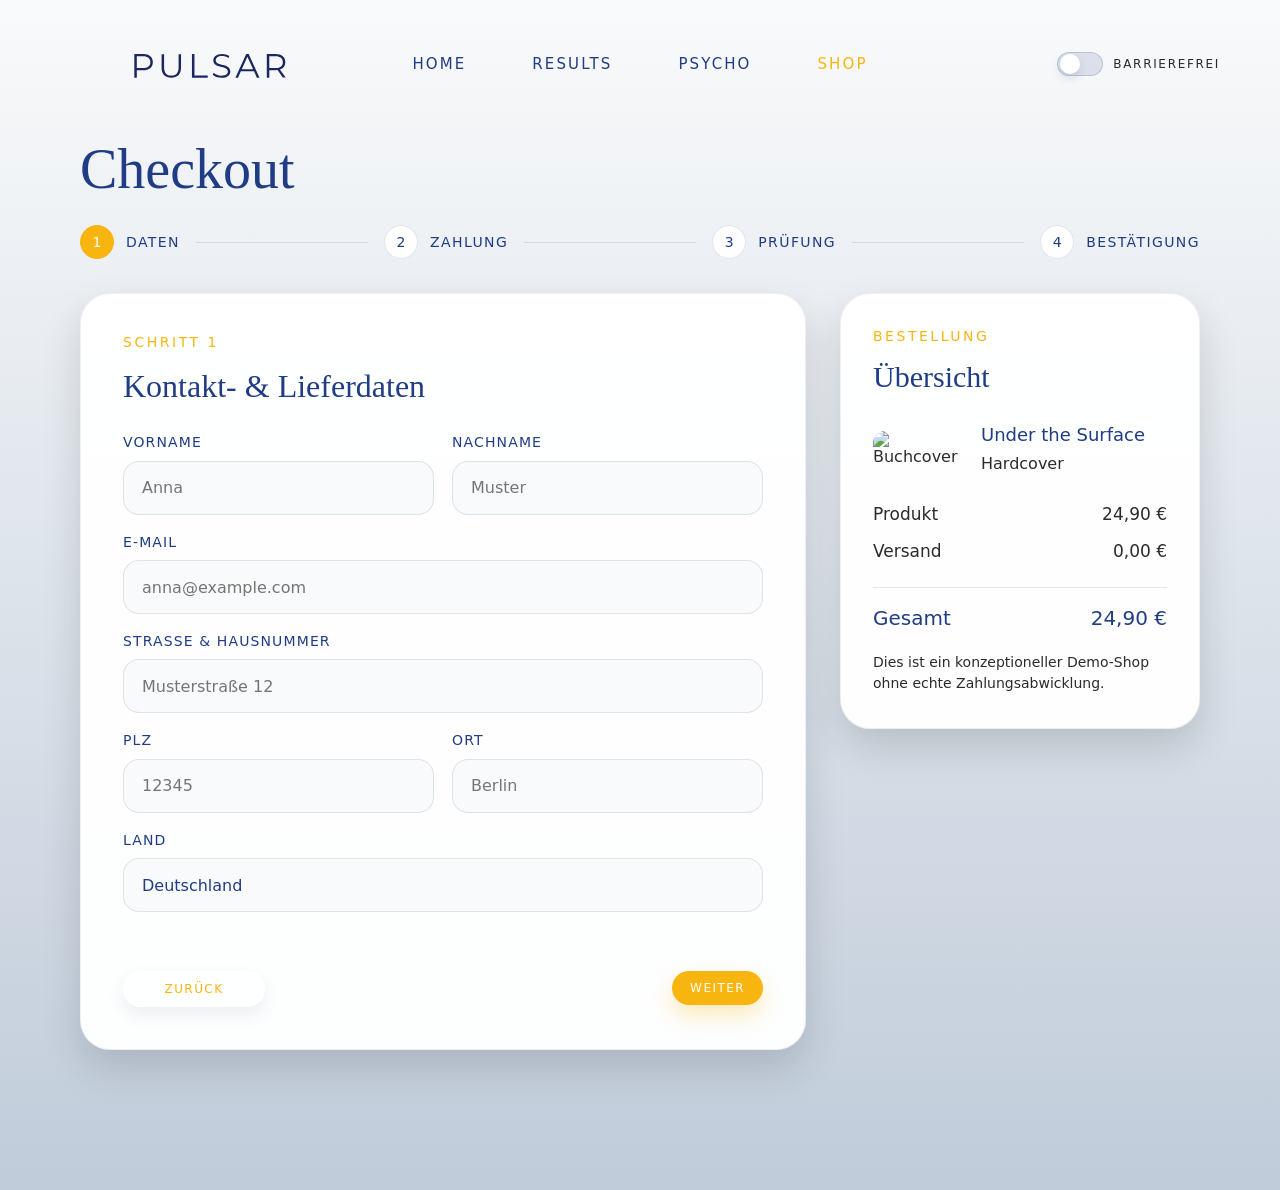
==== commit f7f017e0: "Layout fixes, responsive updates and accessibility mode" ====
--- a/checkout.html
+++ b/checkout.html
@@ -31,6 +31,16 @@
       <li><a href="shop.html" class="nav-link is-active">Shop</a></li>
     </ul>
   </nav>
+  <!-- BF Button -->
+        <div class="a11y-control">
+            <button class="a11y-toggle" aria-pressed="false">
+                <span class="a11y-toggle__track">
+                    <span class="a11y-toggle__thumb"></span>
+                </span>
+            </button>
+
+            <span class="a11y-label">Barrierefrei</span>
+        </div>
 
   
 </header>
--- a/css/pulsar.css
+++ b/css/pulsar.css
@@ -146,7 +146,7 @@
   color: var(--muted);
 }
 
-.hero-copy .lead /* Text unter Headline in Home */
+.hero-copy .lead /* Text unter Headline in */
 {
   line-height: 1.35;
   margin-top: 20px;
@@ -171,7 +171,7 @@
   color: var(--text);
 }
 
-.psycho-card ul li::marker
+.psycho-card ul li::marker /*Listen Dots immer blau*/
 {
   color: var(--dots);
 }
@@ -215,7 +215,7 @@
 
 
 /* =========================================================
-   Global Section
+   Nachbesserung für index
 ========================================================= */
 
 /* Sections */
@@ -285,10 +285,7 @@
   display: block;
 }
 
-.cookie-banner__content
-{
-  min-width: 0;
-}
+.cookie-banner__content {min-width: 0;}
 
 .cookie-banner__title
 {
@@ -315,12 +312,11 @@
   align-items: center;
 }
 
-.cookie-banner__button
-{
-  white-space: nowrap;
-}
-
-@media (max-width: 860px)
+.cookie-banner__button {white-space: nowrap;}
+
+
+/*bissel responsive*/
+@media (max-width: 860px) 
 {
   .cookie-banner__inner
   {
@@ -352,22 +348,26 @@
   letter-spacing: 0.10em;
 }
 
-.cookie-banner .btn-primary
-{
-  box-shadow: 0 6px 16px rgba(31, 60, 133, 0.14);
-}
+
+
+/*bisschen button nachbessern, gelber schatten geht über banner drüber hinaus*/
+.cookie-banner .btn-primary {box-shadow: 0 6px 16px rgba(31, 60, 133, 0.14);}
 
 
 /* =========================================================
-   ACCESSIBILITY TOGGLE
+   Behindrten Button
 ========================================================= */
+/* noch nicht ganz geil weil muss main nav um stylen, liegt auf der gleichen
+ebene wie main nav das align passt also noch nicht ganz, war bis her zu faul*/
 
 .a11y-control
 {
   display: flex;
   align-items: center;
   gap: 10px;
-  margin-left: 240px;
+
+  margin-left: 0;
+  margin-right: 0;
   white-space: nowrap;
   flex-shrink: 0;
 }
@@ -412,10 +412,7 @@
   border-color: rgba(236, 180, 42, 0.35);
 }
 
-.a11y-toggle.active .a11y-toggle__thumb
-{
-  transform: translateX(22px);
-}
+.a11y-toggle.active .a11y-toggle__thumb {transform: translateX(22px);}
 
 .a11y-label
 {
@@ -448,12 +445,11 @@
 
   display: flex;
   align-items: center;
-  justify-content: flex-start;
-  gap: 0;
+  justify-content: space-between;
 
   padding: 28px 60px 0 120px;
-  flex-wrap: wrap;
-}
+}
+
 
 .logo
 {
@@ -471,11 +467,16 @@
 /* Nav */
 .main-nav
 {
-  margin-left: 90px;
+  position: absolute;
+  left: 50%;
+  transform: translateX(-50%);
+
   display: flex;
   align-items: center;
   gap: 14px;
-}
+  margin-left: 0;
+}
+
 
 .nav-list
 {
@@ -503,6 +504,7 @@
   transition: transform 0.25s ease, color 0.25s ease;
 }
 
+/* passt noch nicht ganz, kann sein dass noch was vom ursprügnlichen nav system übrig ist, hatte ein dropdown im main nav*/
 .nav-link:hover
 {
   color: var(--accent);
@@ -543,7 +545,7 @@
 /* Aktive Seite = gelb */
 .nav-link.is-active {color: var(--accent);}
 
-/* Mobile toggle (wird in Mobile aktiviert) */
+/* smartphone menue toggle noch nicht ganz optimiert */
 .nav-toggle
 {
   display: none;
@@ -558,9 +560,9 @@
 .nav-toggle__bar
 {
   display: block;
+  width: 20px;
   height: 2px;
-  width: 22px;
-  margin: 5px auto;
+  margin: 0;
   background: var(--ink);
   border-radius: 10px;
 }
@@ -611,7 +613,7 @@
   isolation: isolate;
 }
 
-/* Das Bild soll die ganze Breite der Bühne einnehmen */
+/* komplette bildschirm breite */
 .hero-figure
 {
   position: absolute;
@@ -646,7 +648,7 @@
   );
 }
 
-/* Weiche Aufhellung über dem Bild */
+/* Weiche Aufhellung über dem Bild, wahrscheinlich zu krass man sieht nix merhr vom bild nach dem launch */
 .hero-stage::before
 {
   content: "";
@@ -688,7 +690,7 @@
   padding-top: 60px;
 }
 
-/* Logo */
+
 .hero-logo
 {
   width: min(980px, 86vw);
@@ -698,12 +700,10 @@
   margin-bottom: 30px;
 }
 
-/* CTA */
-.hero-actions
-{
-  margin-top: 0;
-}
-
+
+.hero-actions {margin-top: 0;}
+
+/* warum überhsaupt die global settings XD */
 .hero-actions .btn
 {
   height: 42px;
@@ -711,7 +711,7 @@
   font-size: 13px;
 }
 
-/* Symbols */
+/* Signature formen */
 .hero-symbols
 {
   width: 170px;
@@ -721,7 +721,7 @@
   opacity: 0.95;
 }
 
-/* Alte Hero-Elemente sicher deaktivieren */
+/* nach der umstellung auf die neue hero page, hatte kein bock mehr zu suchen */
 .hero-grid,
 .hero-copy,
 .hero-cards,
@@ -743,7 +743,7 @@
   gap: 22px;
 }
 
-.card /* Inhalt der Karte */
+.card /* card content */
 {
   background: var(--card);
   border-radius: var(--radius-lg);
@@ -754,7 +754,7 @@
   min-height: 350px;
 }
 
-/* Overline in gelb wie Wireframe */
+/* Overline  */
 .card-kicker
 {
   margin: 0 0 15px; /* Overline -> Headline */
@@ -786,7 +786,7 @@
 }
 
 /* -----------------------------
-   QUOTE SVG Section (wie Wireframe)
+   QUOTE SVG Section 
 ------------------------------ */
 .section-quote {padding: 36px 0 54px;}
 
@@ -812,7 +812,7 @@
 {
   display: grid;
   grid-template-columns: 0.95fr 1.05fr; /* links schmaler, rechts breiter */
-  gap: 55px;                            /* etwas mehr Luft wie im Wireframe */
+  gap: 55px;                            /* etwas mehr Luft */
   align-items: stretch;                 /* wichtig für Punkt 3 */
 }
 
@@ -824,21 +824,21 @@
   overflow: hidden;
 
   background:
-    url("../assets/img/Branding2.png") center center / cover no-repeat;
+    url("../assets/img/Branding2.png") center center / cover no-repeat; /*warum lamnge Ladezeit??????*/
 
   border: 1px solid rgba(31, 60, 133, 0.08);
   box-shadow: var(--shadow-soft);
   margin-bottom: 20px;
 }
 
-/* Linke Spalte: Bild + Text darunter */
+/* Linke Spalte: Bild & Text darunter */
 .idea-left
 {
   display: grid;
   gap: 18px;
 }
 
-/* Caption unter der grauen Box */
+/* Caption unter grauer Box */
 .idea-caption__title
 {
   margin: 0 0 7px;
@@ -864,7 +864,7 @@
 .step
 {
   display: grid;
-  grid-template-columns: 112px 1fr; /* linke Zahlbox deutlich größer */
+  grid-template-columns: 112px 1fr; 
   gap: 22px;
   align-items: center;
 
@@ -883,11 +883,13 @@
   transition: transform 0.6s cubic-bezier(0.22, 1, 0.36, 1);
 }
 
-.step:hover .step-num {transform: translateY(-4px);}
+.step:hover .step-num {transform: translateY(-4px);} /*warum nicht bisschen hovern*/
 
 /* -----------------------------
    Reveal Animation (für JS)
 ------------------------------ */
+
+/* eig global settings aber bleibt jetzt einfachg hier */
 .reveal
 {
   opacity: 0;
@@ -902,7 +904,7 @@
 }
 
 /* -----------------------------
-   Responsive
+   bisschen responsive
 ------------------------------ */
 
 @media (max-width: 1100px)
@@ -950,22 +952,59 @@
 {
   .site-header
   {
-    padding-left: 22px;
-    padding-right: 22px;
-  }
-
-  .logo {
-    width: 140px;
-  }
-
-  /* Mobile Nav */
-  .nav-toggle {
-    display: inline-block;
-  }
-
-  .nav-list {
+    padding: 18px 22px 0 22px;
+    position: relative;
+    min-height: 64px;
+  }
+
+  .logo-link
+  {
+    display: none;
+  }
+
+  .main-nav
+  {
+    position: static;
+    transform: none;
+    margin-left: 0;
+  }
+
+  .nav-toggle
+  {
+    display: inline-flex;
+    flex-direction: column;
+    align-items: center;
+    justify-content: center;
+    gap: 5px;
+
     position: fixed;
-    inset: calc(var(--header-h)) 16px auto 16px;
+    top: 18px;
+    left: 22px;
+    z-index: 2200;
+  }
+
+  .a11y-control
+  {
+    position: fixed;
+    top: 18px;
+    right: 22px;
+    z-index: 2200;
+
+    margin-left: 0;
+    gap: 0;
+  }
+
+  .a11y-label
+  {
+    display: none;
+  }
+
+  .nav-list
+  {
+    position: fixed;
+    top: 72px;
+    left: 16px;
+    right: 16px;
 
     background: rgba(255, 255, 255, 0.92);
     backdrop-filter: blur(10px);
@@ -981,16 +1020,18 @@
     opacity: 0;
     pointer-events: none;
     transition: opacity 0.25s ease, transform 0.25s ease;
-  }
-
-  .main-nav[data-open="true"] .nav-list {
+    z-index: 2100;
+  }
+
+  .main-nav[data-open="true"] .nav-list
+  {
     opacity: 1;
     pointer-events: auto;
     transform: translateY(0);
   }
 
-  /* Dropdown in mobile als "aufklappbar" */
-  .dropdown {
+  .dropdown
+  {
     position: static;
     transform: none;
     width: 100%;
@@ -1005,33 +1046,21 @@
     transition: max-height 0.25s ease, opacity 0.25s ease, padding 0.25s ease;
   }
 
-  .has-dropdown[data-open="true"] .dropdown {
+  .has-dropdown[data-open="true"] .dropdown
+  {
     opacity: 1;
     max-height: 240px;
     padding: 10px;
   }
 
-  .quote-svg {
+  .quote-svg
+  {
     max-width: 92%;
   }
-
-  /* Hero-Karten auf Mobile zentrieren */
-  .hero-card--a,
-  .hero-card--b,
-  .hero-card--c {
-    right: auto;
-    left: 50%;
-    transform: translateX(-50%);
-  }
-
-  .hero-card--a { top: 0; }
-  .hero-card--b { top: 26px; }
-  .hero-card--c { top: 178px; }
-}
-
+}
 
 /* =========================================================
-   RESULTS – HERO (old index style)
+   RESULTS – HERO (alter index style)
 ========================================================= */
 
 .hero-results.section
@@ -1056,10 +1085,7 @@
   max-width: 520px;
 }
 
-.hero-results__actions
-{
-  margin-top: 34px;
-}
+.hero-results__actions {margin-top: 34px;}
 
 .hero-results__cards
 {
@@ -1082,6 +1108,8 @@
   overflow: hidden;
 }
 
+/* bisschen größer machen zu viel weißraum */
+
 /* Links Mitte */
 .hero-results__card--b
 {
@@ -1118,7 +1146,7 @@
 
 
 /* -----------------------------
-   RESULTS – OVERVIEW CARDS
+   menue cards
 ------------------------------ */
 
 .results-overview
@@ -1127,15 +1155,9 @@
   padding-bottom: 40px;
 }
 
-.results-overview__head
-{
-  margin-bottom: 90px;
-}
-
-.results-overview__head .h2
-{
-  margin-bottom: 14px;
-}
+.results-overview__head {margin-bottom: 90px;}
+
+.results-overview__head .h2{margin-bottom: 14px;}
 
 
 .results-cards
@@ -1204,7 +1226,7 @@
 .results-card.is-active .results-card__label
 {
   opacity: 1;
-  transform: translateX(-50%) translateY(0);
+  transform: translateX(-50%) translateY(0); /*hätte zeit gespart wenn ich gleich global gemacht hätte */
 }
 
 
@@ -1277,7 +1299,7 @@
 }
 
 /* =========================================================
-   RESULTS – CONTENT STAGE
+   getriggerte inhalte der einzelnen menue cards
 ========================================================= */
 
 .results-stage
@@ -1428,7 +1450,7 @@
   height: auto;
   flex-shrink: 0;
   position: relative;
-  top: -35px;     /* (-)) nach oben */
+  top: -35px;     /* (-)) nach oben */ /*1000x vergessen XD*/
   right: -6px;   /* (-)) nach rechts */
 }
 
@@ -1506,7 +1528,7 @@
   pointer-events: none;
 }
 
-.result-icon-card:hover .result-icon-card__label
+.result-icon-card:hover .result-icon-card__label /* ich hätte es wirklich einfach global regeln sollen ist das nervig*/
 {
   opacity: 1;
   transform: translateX(-50%) translateY(0);
@@ -1530,8 +1552,6 @@
   transition: transform .25s ease;
 }
 
-
-
 .results-card.is-active
 {
   transform: translateY(-18px) scale(1.08);
@@ -1543,7 +1563,7 @@
 
 
 
-/* SVG optisches Maß*/
+/* SVG optisches anpassen*/
 .icon-brain {transform: scale(1.25);}
 
 .result-article[data-article="book"] .result-card__hero-icon
@@ -1562,9 +1582,9 @@
 }
 
 
-/* =========================================================
-   POSTER ARTICLE
-========================================================= */
+/* -
+   poster Content
+- */
 
 /* Grid Syytem, grösse der Kacheln innerhalb des Grids*/
 .poster-stage
@@ -1584,7 +1604,7 @@
   margin-top: 5px;
 }
 
-/* Poster Fächer*/
+/* Poster Fächer, so ne kotzigen scheiße gewesen*/
 .poster-fan__item
 {
   position: absolute;
@@ -1603,9 +1623,9 @@
   align-items: center;
   justify-content: center;
   transition:
-  transform 0.95s cubic-bezier(0.16, 1, 0.22, 1.08),
-  opacity 0.42s ease,
-  box-shadow 0.42s ease;
+    transform 0.95s cubic-bezier(0.16, 1, 0.22, 1.08), /*vorallem das, ewig saß ich an dem müll*/
+    opacity 0.42s ease,
+    box-shadow 0.42s ease;
   will-change: transform;
   transform-origin: center center;
 }
@@ -1652,19 +1672,13 @@
 }
 
 .poster-fan__item[data-poster="poster1"] .poster-fan__image
-{
-  background-image: url("../assets/img/poster1.png");
-}
+{background-image: url("../assets/img/poster1.png");}
 
 .poster-fan__item[data-poster="poster2"] .poster-fan__image
-{
-  background-image: url("../assets/img/poster2.png");
-}
+{background-image: url("../assets/img/poster2.png");}
 
 .poster-fan__item[data-poster="poster3"] .poster-fan__image
-{
-  background-image: url("../assets/img/poster3.png");
-}
+{background-image: url("../assets/img/poster3.png");}
 
 .poster-fan__image::before,
 .poster-fan__image::after
@@ -1771,10 +1785,7 @@
   gap: 26px;
 }
 
-.poster-download-btn
-{
-  min-width: 198px;
-}
+.poster-download-btn {min-width: 198px;}
 
 .poster-download-icon
 {
@@ -1852,9 +1863,9 @@
   color: var(--muted);
 }
 
-/* =========================================================
-   POSTER FAN – aktive / passive Zustände
-========================================================= */
+/* -
+   poster-fan – aktive / passive Zustände
+- */
 
 .poster-fan__item {opacity: 0.72;}
 
@@ -1920,9 +1931,483 @@
 }
 
 .results-panel:has(.result-article[data-article="poster"].is-visible) .results-panel__media
-{
-  display: none;
-}
+{display: none;} /*extra weil ich es ab und zu mal aus kommentieren musste um zu schauen ob das das problem war gab ein bisschen probleme hier*/
+
+
+
+/* =========================================================
+   RESULTS RESPONSIVE
+========================================================= */
+
+@media (max-width: 1100px)
+{
+  .hero-results.section
+  {
+    padding-top: 110px;
+    padding-bottom: 70px;
+  }
+
+  .hero-results__grid
+  {
+    grid-template-columns: 1fr;
+    gap: 34px;
+  }
+
+  .hero-results__copy
+  {
+    max-width: 100%;
+  }
+
+  .hero-results__cards
+  {
+    justify-self: center;
+    width: 460px;
+    height: 430px;
+  }
+
+  .hero-results__card--a
+  {
+    width: 210px;
+    height: 330px;
+    top: 0;
+  }
+
+  .hero-results__card--b
+  {
+    width: 220px;
+    height: 330px;
+    left: 10px;
+    top: 40px;
+  }
+
+  .hero-results__card--c
+  {
+    width: 210px;
+    height: 170px;
+    right: 0;
+    bottom: 10px;
+  }
+
+  .results-cards
+  {
+    flex-wrap: wrap;
+    justify-content: center;
+  }
+
+  .results-card
+  {
+    flex: 0 1 calc(50% - 12px);
+    max-width: 260px;
+  }
+
+  .results-panel
+  {
+    grid-template-columns: 1fr;
+  }
+
+  .results-panel__media
+  {
+    min-height: 420px;
+  }
+
+  .results-panel__content
+  {
+    min-height: auto;
+  }
+
+  .result-article
+  {
+    position: relative;
+    inset: auto;
+    opacity: 1;
+    transform: none;
+    pointer-events: auto;
+    display: none;
+  }
+
+  .result-article.is-visible
+  {
+    display: block;
+  }
+
+  .poster-stage
+  {
+    grid-template-columns: 1fr;
+    gap: 28px;
+  }
+
+  .poster-fan
+  {
+    min-height: 420px;
+    margin-left: 0;
+  }
+
+  .poster-info
+  {
+    min-height: 320px;
+  }
+
+  .poster-points
+  {
+    min-height: 220px;
+  }
+
+  .poster-points__grid
+  {
+    grid-template-columns: 1fr;
+    gap: 20px;
+  }
+
+  .poster-point
+  {
+    padding: 0;
+  }
+
+  .poster-point:not(:first-child)
+  {
+    border-left: 0;
+    border-top: 1px solid rgba(31, 60, 133, 0.25);
+    padding-top: 20px;
+  }
+}
+
+@media (max-width: 680px)
+{
+  .hero-results.section
+  {
+    padding-top: 90px;
+    padding-bottom: 54px;
+  }
+
+  .hero-results__copy .h1
+  {
+    font-size: clamp(28px, 9vw, 42px);
+    line-height: 1.08;
+  }
+
+  .hero-results__copy .lead
+  {
+    max-width: 100%;
+    font-size: 15px;
+    line-height: 1.5;
+  }
+
+  .hero-results__actions
+  {
+    margin-top: 24px;
+  }
+
+  .hero-results__cards
+  {
+    width: 100%;
+    max-width: 320px;
+    height: 280px;
+  }
+
+  .hero-results__card--a
+  {
+    width: 150px;
+    height: 220px;
+    top: 0;
+    right: 0;
+  }
+
+  .hero-results__card--b
+  {
+    width: 150px;
+    height: 220px;
+    left: 0;
+    top: 32px;
+  }
+
+  .hero-results__card--c
+  {
+    width: 150px;
+    height: 110px;
+    right: 0;
+    bottom: 0;
+  }
+
+  .results-overview
+  {
+    padding-top: 40px;
+    padding-bottom: 24px;
+  }
+
+  .results-overview__head
+  {
+    margin-bottom: 36px;
+  }
+
+  .results-cards
+  {
+    display: grid;
+    grid-template-columns: 1fr 1fr;
+    gap: 16px;
+  }
+
+  .results-card
+  {
+    max-width: none;
+    width: 100%;
+    height: 190px;
+    min-width: 0;
+    padding: 18px 12px 16px;
+  }
+
+  .results-card__image
+  {
+    width: 90px;
+    height: 90px;
+    margin-top: 10px;
+  }
+
+  .results-card__image img
+  {
+    width: 78px;
+  }
+
+  .results-card__label
+  {
+    opacity: 1;
+    transform: translateX(-50%) translateY(0);
+    bottom: 16px;
+    font-size: 11px;
+    white-space: normal;
+  }
+
+  .results-cards:hover .results-card
+  {
+    transform: none;
+    opacity: 1;
+    filter: none;
+  }
+
+  .results-cards .results-card:hover
+  {
+    transform: translateY(-6px);
+    opacity: 1;
+  }
+
+  .results-stage
+  {
+    padding-top: 30px;
+    padding-bottom: 56px;
+  }
+
+  .results-panel__media
+  {
+    min-height: 260px;
+    border-radius: 22px;
+  }
+
+  .result-card
+  {
+    padding: 24px 20px 26px;
+    min-height: auto;
+    border-radius: 22px;
+  }
+
+  .result-card__topline
+  {
+    margin: 0 0 14px;
+  }
+
+  .result-card__head
+  {
+    margin-bottom: 18px;
+    gap: 12px;
+  }
+
+  .result-card__title
+  {
+    margin: 0;
+    font-size: 28px;
+  }
+
+  .result-card__hero-icon
+  {
+    width: 62px;
+    top: 0;
+    right: 0;
+    position: static;
+  }
+
+  .result-article[data-article="book"] .result-card__hero-icon
+  {
+    position: static;
+    width: 72px;
+  }
+
+  .result-card__text
+  {
+    grid-template-columns: 1fr;
+    gap: 18px;
+    padding-left: 0;
+    padding-right: 0;
+  }
+
+  .result-card__text p
+  {
+    font-size: 14px;
+    text-align: left;
+  }
+
+  .result-icons
+  {
+    grid-template-columns: 1fr;
+    gap: 14px;
+  }
+
+  .result-icon-card
+  {
+    aspect-ratio: auto;
+    min-height: 120px;
+    border-radius: 18px;
+  }
+
+  .result-icon-card__label
+  {
+    opacity: 1;
+    transform: translateX(-50%) translateY(0);
+    bottom: 14px;
+    font-size: 10px;
+  }
+
+  .result-icon-card img
+  {
+    max-width: 72px;
+    max-height: 72px;
+    transform: translateY(-4px);
+  }
+
+  .poster-fan
+  {
+    min-height: 280px;
+  }
+
+  .poster-fan__item
+  {
+    width: 140px;
+    height: 210px;
+    border-radius: 18px;
+  }
+
+  .poster-fan__item--left
+  {
+    left: 0;
+    top: 26px;
+  }
+
+  .poster-fan__item--center
+  {
+    left: 50%;
+    top: 0;
+    transform: translateX(-50%) rotate(0deg);
+  }
+
+  .poster-fan__item--right
+  {
+    right: 0;
+    left: auto;
+    top: 26px;
+  }
+
+  .poster-fan__item.is-left
+  {
+    transform: translateX(0) rotate(-8deg) scale(0.92);
+  }
+
+  .poster-fan__item.is-center
+  {
+    transform: translateX(-50%) rotate(0deg) scale(1);
+  }
+
+  .poster-fan__item.is-right
+  {
+    transform: translateX(0) rotate(8deg) scale(0.92);
+  }
+
+  .poster-info
+  {
+    min-height: auto;
+  }
+
+  .poster-info__panel
+  {
+    position: relative;
+    inset: auto;
+    display: none;
+    padding: 28px 22px 24px;
+    border-radius: 24px;
+  }
+
+  .poster-info__panel.is-visible
+  {
+    display: block;
+  }
+
+  .poster-info__title
+  {
+    font-size: 34px;
+    margin-bottom: 22px;
+  }
+
+  .poster-info__text
+  {
+    max-width: 100%;
+    font-size: 14px;
+  }
+
+  .poster-info__actions
+  {
+    position: static;
+    margin-top: 22px;
+    gap: 18px;
+  }
+
+  .poster-download-btn
+  {
+    min-width: 0;
+  }
+
+  .poster-points
+  {
+    position: relative;
+    min-height: auto;
+    margin-top: 24px;
+  }
+
+  .poster-points__panel
+  {
+    position: relative;
+    inset: auto;
+    display: none;
+    transform: none;
+    opacity: 1;
+    pointer-events: auto;
+  }
+
+  .poster-points__panel.is-visible
+  {
+    display: block;
+  }
+
+  .poster-point__title
+  {
+    font-size: 13px;
+    margin-bottom: 10px;
+  }
+
+  .poster-point__text
+  {
+    font-size: 14px;
+  }
+}
+
+
+
+
 
 
 /* =========================================================
@@ -2047,9 +2532,9 @@
   font-size: 11px;
 }
 
-/* =========================================================
-   PSYCHO SUBJECTS NAV
-========================================================= */
+/* -
+    menue cards
+- */
 
 .psycho-subjects.section
 {
@@ -2180,7 +2665,7 @@
 }
 
 /* =========================================================
-   PSYCHO CONTENT SWITCHING
+   inhalte neu rein laden
 ========================================================= */
 
 .psycho-content-set {display: none;}
@@ -2189,7 +2674,7 @@
 
 /* Platzhalter für kommende Bereiche */
 
-.psycho-placeholder.section
+/* .psycho-placeholder.section
 {
   padding-top: 95px;
   padding-bottom: 120px;
@@ -2217,11 +2702,13 @@
   height: auto;
   display: block;
   opacity: 0.9;
-}
+} */
 
 /* =========================================================
-   PSYCHO DEFINITION SECTION
+   Layer 1 Ad Psych 
 ========================================================= */
+
+/* Definition */
 
 .psycho-definition {padding-top: 95px;}
 
@@ -2335,9 +2822,9 @@
 }
 
 
-/* =========================================================
-   DESIGN x WERBEPSYCHOLOGIE
-========================================================= */
+/* -
+   Design x Werbepsyxhc
+- */
 
 .psycho-design.section
 {
@@ -2533,9 +3020,9 @@
   background: var(--dots);
 }
 
-/* --------------------------------
-   Psycho Design – Interaction
--------------------------------- */
+/* -
+   D x W  Interaction
+- */
 
 .psycho-design-card
 {
@@ -2627,9 +3114,9 @@
 .psycho-design-card.is-active
 {box-shadow: none;}
 
-/* =========================================================
-   VERANTWORTUNG & VERTRAUEN
-========================================================= */
+/* -
+  V und V
+- */
 
 .psycho-trust.section
 {
@@ -2649,7 +3136,7 @@
   gap: 26px;
 }
 
-/* Bildkarten */
+/* Bild carts */
 .psycho-trust__media
 {
   height: 100%;
@@ -2662,7 +3149,7 @@
   box-shadow: var(--shadow-soft);
 }
 
-/* Platzhalter für spätere Bilder */
+/* Platzhalter */
 .psycho-trust__media--one {background-image: url(../assets/img/brand.png);}
 
 .psycho-trust__media--two {background-image: url(../assets/img/designer.png);}
@@ -2678,7 +3165,7 @@
   box-shadow: var(--shadow);
 }
 
-/* Kicker */
+
 .psycho-trust__kicker
 {
   margin: 0 0 22px;
@@ -2691,7 +3178,7 @@
   color: var(--accent);
 }
 
-/* Titel */
+
 .psycho-trust__title
 {
   margin: 0 0 28px;
@@ -2704,7 +3191,7 @@
   color: var(--ink);
 }
 
-/* Liste */
+
 .psycho-trust__list
 {
   list-style: none;
@@ -2725,7 +3212,7 @@
 }
 
 /* =========================================================
-   PERCEPTION 1. Abschnitt
+   Perception
 ========================================================= */
 
 
@@ -2735,13 +3222,10 @@
   padding-bottom: 0px;
 }
 
-/* Headline */
-.psycho-perception-intro__head
-{
-  margin-bottom: 62px;
-}
-
-/* Grid */
+
+.psycho-perception-intro__head {margin-bottom: 62px;}
+
+
 .psycho-perception-intro__grid
 {
   display: grid;
@@ -2749,7 +3233,6 @@
   gap: 28px;
 }
 
-/* Card */
 .psycho-perception-intro__card
 {
   min-height: 230px;
@@ -2767,7 +3250,6 @@
   text-align: center;
 }
 
-/* Icon */
 .psycho-perception-intro__icon
 {
   width: 65px;
@@ -2776,7 +3258,6 @@
   margin-bottom: 40px;
 }
 
-/* Text */
 .psycho-perception-intro__text
 {
   margin: 0;
@@ -2789,9 +3270,9 @@
 
 
 
-/* =========================================================
-   PERCEPTION – STACK CARDS
-========================================================= */
+/* -
+   mechanismen cards
+- */
 
 .psycho-perception-stack.section
 {
@@ -2843,14 +3324,14 @@
 /* goal.svg */
 .psycho-perception-stack__meta-icon
 {
-  width: 50px;
+  width: 30px;
   height: auto;
   display: block;
   margin: 0;
   padding: 0;
 }
 
-/* Wichtige Mechanismen */
+/* topline */
 .psycho-perception-stack__kicker
 {
   margin: 0;
@@ -2862,7 +3343,7 @@
   color: var(--accent);
 }
 
-/* Gruppe 2: Headline */
+/* Gruppe 2 Headline */
 .psycho-perception-stack__title
 {
   margin: 0;
@@ -2877,7 +3358,7 @@
   margin-bottom: 40px;
 }
 
-/* Gruppe 3: Textblock */
+/* Gruppe  Textblock */
 .psycho-perception-stack__text
 {
   margin: 0;
@@ -2906,7 +3387,7 @@
   background-color: rgba(160, 175, 190, 0.35);
 }
 
-/* Bilder */
+
 .psycho-perception-stack__media--spicy  { background-image: url("../assets/img/spicy.png"); }
 .psycho-perception-stack__media--break  { background-image: url("../assets/img/break.png"); }
 .psycho-perception-stack__media--fresh  { background-image: url("../assets/img/fresh.png"); }
@@ -2916,7 +3397,9 @@
 
 
 
-/* PERCEPTION – CONTEXT SECTION */
+/* -
+context section / letzte section
+-*/
 
 .psycho-perception-context.section {padding-bottom: 40px;}
 
@@ -2938,7 +3421,7 @@
   padding: 30px 34px;
 }
 
-/* LINKS OBEN – TEXT */
+/* links oben - text */
 
 .psycho-perception-context__card--text
 {
@@ -2956,7 +3439,7 @@
   font-weight: 300;
 }
 
-/* MITTE – ORANGE BACKGROUND + SLICE */
+/* mitte oben bild + svg */
 
 .psycho-perception-context__card--visual
 {
@@ -2973,7 +3456,7 @@
   justify-content: center;
 }
 
-/* Slice SVG */
+/* slice svg */
 .psycho-perception-context__slice
 {
   width: 124px;
@@ -3008,14 +3491,15 @@
 }
 
 /* Pfeil */
+/* eig nochmal das svg im ai nachbessern bc ist zu dünn */
 .psycho-perception-context__arrow
 {
-  width: 26px;
+  width: 20px;
   height: auto;
   margin-top: 6px;
 }
 
-/* Text */
+
 .psycho-perception-context__card--highlight p
 {
   margin: 0;
@@ -3025,12 +3509,9 @@
   max-width: 640px;
 }
 
-.psycho-summary.section
-{
-  padding: 100px 0 120px;
-}
-
-/* Grid */
+.psycho-summary.section {padding: 100px 0 120px;}
+
+/* ----------Grid---------- */
 .psycho-summary__grid
 {
   display: grid;
@@ -3038,13 +3519,8 @@
   align-items: center;
 }
 
-/* Items */
-.psycho-summary__item
-{
-  text-align: center;
-}
-
-/* Headline */
+.psycho-summary__item {text-align: center;}
+
 .psycho-summary__item h3
 {
   margin: 0 0 18px;
@@ -3057,7 +3533,6 @@
   color: var(--ink);
 }
 
-/* Text */
 .psycho-summary__item p
 {
   margin: 0;
@@ -3070,7 +3545,6 @@
   color: var(--text);
 }
 
-/* Divider */
 .psycho-summary__divider
 {
   width: 1px;
@@ -3081,8 +3555,11 @@
 
 
 /* =========================================================
-   COLOR – INTRO
+   COLOR 
 ========================================================= */
+/* -
+  intro
+-*/
 
 .psycho-color-intro.section
 {
@@ -3092,10 +3569,7 @@
 
 .psycho-color-intro .psycho-card__kicker {font-size: 14px;}
 
-.psycho-color-intro__head
-{
-  margin-bottom: 42px;
-}
+.psycho-color-intro__head {margin-bottom: 42px;}
 
 .psycho-color-intro__head .h2
 {
@@ -3139,10 +3613,7 @@
   margin-bottom: 22px;
 }
 
-.psycho-color-intro__item
-{
-  display: block;
-}
+.psycho-color-intro__item {display: block;}
 
 .psycho-color-note
 {
@@ -3178,7 +3649,9 @@
 }
 
 
-/* 2 */
+/*-
+  effekte
+-*/
 
 .psycho-color-effects.section
 {
@@ -3277,9 +3750,9 @@
 
 
 
-/* =========================================================
-   COLOR – SUBCONSCIOUS PERCEPTION
-========================================================= */
+/* -
+  unterbewusste wahrnehm
+- */
 
 .psycho-color-subconscious.section
 {
@@ -3287,10 +3760,7 @@
   padding-bottom: 90px;
 }
 
-.psycho-color-subconscious__head
-{
-  margin-bottom: 30px;
-}
+.psycho-color-subconscious__head {margin-bottom: 30px;}
 
 .psycho-color-subconscious__head .h2
 {
@@ -3344,7 +3814,6 @@
 }
 
 
-
 .psycho-color-subconscious__card--top
 {
   grid-column: 1 / -1;
@@ -3357,10 +3826,7 @@
   padding: 34px 100px 34px 44px;
 }
 
-.psycho-color-subconscious__top-content
-{
-  display: block;
-}
+.psycho-color-subconscious__top-content {display: block;}
 
 .psycho-color-subconscious__signals
 {
@@ -3420,8 +3886,6 @@
   display: block;
 }
 
-
-
 .psycho-color-subconscious__card--info
 {
   grid-column: 2 / 4;
@@ -3462,10 +3926,7 @@
   margin-left: 20px;
 }
 
-.psycho-color-subconscious__info-list-wrap
-{
-  display: block;
-}
+.psycho-color-subconscious__info-list-wrap {display: block;}
 
 .psycho-color-subconscious__info-label
 {
@@ -3503,9 +3964,9 @@
   color: var(--text);
 }
 
-/* --------------------------------
+/* -
    Reihe 3 links – Symbolkarte
--------------------------------- */
+- */
 
 .psycho-color-subconscious__card--symbols
 {
@@ -3543,10 +4004,7 @@
   font-weight: 300;
 }
 
-.psycho-color-subconscious__symbol-icon--vegan
-{
-  width: 70px;
-}
+.psycho-color-subconscious__symbol-icon--vegan {width: 70px;}
 
 .psycho-color-subconscious__symbol-text p:first-child
 {
@@ -3570,8 +4028,7 @@
   hyphens: auto;
 }
 
-
-
+/* -----------Grid------------- */
 .psycho-color-subconscious__note
 {
   grid-column: 1 / -1;
@@ -3608,9 +4065,9 @@
 }
 
 
-/* =========================================================
-   COLOR Abschnitt 4
-========================================================= */
+/* -
+   Abschnitt 4
+- */
 
 .psycho-color-culture.section
 {
@@ -3618,10 +4075,7 @@
   padding-bottom: 190px;
 }
 
-.psycho-color-culture__head
-{
-  margin-bottom: 34px;
-}
+.psycho-color-culture__head {margin-bottom: 34px;}
 
 .psycho-color-culture__head .h2
 {
@@ -3636,10 +4090,7 @@
   line-height: 1.5;
 }
 
-.psycho-color-culture__stage
-{
-  position: relative;
-}
+.psycho-color-culture__stage {position: relative;}
 
 .psycho-color-culture__backdrop
 {
@@ -3665,9 +4116,7 @@
 }
 
 .psycho-color-culture__image--ostasien
-{
-  background-image: url("../assets/img/ostasien.png");
-}
+{background-image: url("../assets/img/ostasien.png");}
 
 .psycho-color-culture__region-title
 {
@@ -3711,18 +4160,11 @@
   box-shadow: var(--shadow);
 }
 
-.psycho-color-culture__card--left
-{
-  padding: 38px 38px 34px 38px;
-}
-
-.psycho-color-culture__card--right
-{
-  padding: 38px 38px 34px 38px;
-}
-
-/* Navigation */
-
+/* Hätte man auch zusammen legen können hahaha kein bock mehr  */
+.psycho-color-culture__card--left {padding: 38px 38px 34px 38px;}
+.psycho-color-culture__card--right {padding: 38px 38px 34px 38px;}
+
+/* weiter drücken bei den kultur kram */
 .psycho-color-culture__nav
 {
   position: absolute;
@@ -3741,15 +4183,9 @@
   cursor: pointer;
 }
 
-.psycho-color-culture__nav--prev
-{
-  left: -24px;
-}
-
-.psycho-color-culture__nav--next
-{
-  right: -24px;
-}
+/* so ein dummer müll, hatte kein bock mehr zu suchen */
+.psycho-color-culture__nav--prev {left: -24px;} 
+.psycho-color-culture__nav--next {right: -24px;}
 
 .psycho-color-culture__nav.is-hidden
 {
@@ -3890,10 +4326,7 @@
   padding-bottom: 38px;
 }
 
-.psycho-trigger-intro__head
-{
-  margin-bottom: 40px;
-}
+.psycho-trigger-intro__head {margin-bottom: 40px;}
 
 .psycho-trigger-intro__head .h2
 {
@@ -3916,20 +4349,15 @@
   margin-bottom: 22px;
 }
 
-.psycho-trigger-intro__item
-{
-  display: block;
-}
-
-.psycho-trigger-intro .psycho-card
-{
-  min-height: 320px;
-}
-
-.psycho-trigger-intro .psycho-card__kicker
-{
-  font-size: 14px;
-}
+
+
+
+/* hätte man auch global machen können, jetzt auch zu spät */
+.psycho-trigger-intro__item {display: block;}
+
+.psycho-trigger-intro .psycho-card {min-height: 320px;}
+
+.psycho-trigger-intro .psycho-card__kicker {font-size: 14px;} /* ja soi kann man seine zeit auch verschwenden*/
 
 .psycho-trigger-intro .psycho-card__title {margin-bottom: 26px;}
 
@@ -4001,8 +4429,11 @@
 }
 
 /* =========================================================
-   Trigger 1. / 2. Abschnitt
+   Trigger 
 ========================================================= */
+/* -
+  1. und 2. Abschnitt
+-*/
 
 .psycho-trigger-cards.section
 {
@@ -4069,14 +4500,12 @@
   color: var(--text);
 }
 
-.psycho-trigger-card:nth-child(3) .psycho-trigger-card__text
-{
-  margin-top: 12px;
-}
-
-/* =========================================================
+/* ich könnte heulen einfach aus parenten wird schon */
+.psycho-trigger-card:nth-child(3) .psycho-trigger-card__text {margin-top: 12px;}
+
+/* -
    3. Abschnitt
-========================================================= */
+- */
 
 .psycho-trigger-usage.section
 {
@@ -4084,10 +4513,7 @@
   padding-bottom: 120px;
 }
 
-.psycho-trigger-usage__head
-{
-  margin-bottom: 34px;
-}
+.psycho-trigger-usage__head {margin-bottom: 34px;}
 
 .psycho-trigger-usage__grid
 {
@@ -4112,7 +4538,7 @@
   justify-content: flex-start;
 }
 
-/* Linke Karte (nur Icon) */
+/* Linke Karte NUR ICON */
 .psycho-trigger-usage-card--visual
 {
   align-items: center;
@@ -4213,9 +4639,9 @@
   text-align: center;
 }
 
-/* =========================================================
+/* -
    4. Abschnitt
-========================================================= */
+- */
 
 .psycho-trigger-levels.section
 {
@@ -4223,10 +4649,7 @@
   padding-bottom: 130px;
 }
 
-.psycho-trigger-levels__head
-{
-  margin-bottom: 34px;
-}
+.psycho-trigger-levels__head {margin-bottom: 34px;}
 
 .psycho-trigger-levels__head .h2
 {
@@ -4262,15 +4685,9 @@
   padding: 36px 40px 34px;
 }
 
-.psycho-trigger-levels-card .psycho-card__kicker
-{
-  font-size: 14px;
-}
-
-.psycho-trigger-levels-card .psycho-card__title
-{
-  margin: 0 0 30px;
-}
+.psycho-trigger-levels-card .psycho-card__kicker {font-size: 14px;}
+
+.psycho-trigger-levels-card .psycho-card__title {margin: 0 0 30px;}
 
 .psycho-trigger-levels__bullet-list
 {
@@ -4477,15 +4894,1081 @@
 }
 
 
+
 /* =========================================================
-   IMPRINT HERO
+   PSYCHO RESPONSIVE
+========================================================= */
+
+@media (max-width: 1100px)
+{
+  /* ---------------------------------
+     HERO
+  --------------------------------- */
+  .psycho-hero__grid
+  {
+    width: calc(100% - 80px);
+    margin: 0 0 0 40px;
+    height: 560px;
+  }
+
+  .psycho-hero__media
+  {
+    height: 560px;
+  }
+
+  .psycho-hero__content
+  {
+    left: 48px;
+    top: 210px;
+    width: 460px;
+  }
+
+  .psycho-hero__content .h1
+  {
+    width: auto;
+    max-width: 100%;
+  }
+
+  .psycho-hero__content .muted
+  {
+    width: auto;
+    max-width: 420px;
+  }
+
+  /* ---------------------------------
+     SUBJECT CARDS
+  --------------------------------- */
+  .psycho-subjects__grid
+  {
+    grid-template-columns: repeat(2, minmax(0, 1fr));
+  }
+
+  /* ---------------------------------
+     AD PSYCHOLOGY
+  --------------------------------- */
+  .psycho-definition__grid
+  {
+    grid-template-columns: 1fr;
+  }
+
+  .psycho-card
+  {
+    min-height: auto;
+  }
+
+  .psycho-design__media-row
+  {
+    grid-template-columns: repeat(3, minmax(0, 1fr));
+  }
+
+  .psycho-design__cards
+  {
+    flex-direction: column;
+  }
+
+  .psycho-trust__grid
+  {
+    grid-template-columns: 1fr;
+    grid-template-rows: auto;
+  }
+
+  .psycho-trust__media
+  {
+    min-height: 280px;
+  }
+
+  .psycho-trust__card
+  {
+    min-height: auto;
+  }
+
+  /* ---------------------------------
+     PERCEPTION
+  --------------------------------- */
+  .psycho-perception-intro__grid
+  {
+    grid-template-columns: 1fr;
+  }
+
+  .psycho-perception-stack__card-inner
+  {
+    grid-template-columns: 1fr;
+    gap: 28px;
+  }
+
+  .psycho-perception-stack__media
+  {
+    height: 260px;
+  }
+
+  .psycho-perception-context__grid
+  {
+    grid-template-columns: 1fr 1fr;
+    grid-template-rows: auto;
+  }
+
+  .psycho-perception-context__card--image
+  {
+    grid-row: auto;
+    min-height: 280px;
+  }
+
+  .psycho-perception-context__card--highlight
+  {
+    grid-column: 1 / -1;
+  }
+
+  .psycho-summary__grid
+  {
+    grid-template-columns: 1fr;
+    gap: 26px;
+  }
+
+  .psycho-summary__divider
+  {
+    display: none;
+  }
+
+  /* ---------------------------------
+     COLOR
+  --------------------------------- */
+  .psycho-color-intro__grid
+  {
+    grid-template-columns: 1fr;
+  }
+
+  .psycho-color-effects__grid
+  {
+    grid-template-columns: 1fr;
+  }
+
+  .psycho-color-subconscious__layout
+  {
+    grid-template-columns: 1fr;
+  }
+
+  .psycho-color-subconscious__card--top
+  {
+    grid-column: auto;
+    grid-template-columns: 1fr;
+    gap: 28px;
+    padding: 34px 36px;
+  }
+
+  .psycho-color-subconscious__signals
+  {
+    margin-right: 0;
+    gap: 28px;
+    flex-wrap: wrap;
+  }
+
+  .psycho-color-subconscious__card--info
+  {
+    grid-column: auto;
+    grid-template-columns: 1fr;
+    min-height: auto;
+  }
+
+  .psycho-color-subconscious__info-text
+  {
+    max-width: 100%;
+  }
+
+  .psycho-color-subconscious__info-side
+  {
+    gap: 20px;
+  }
+
+  .psycho-color-culture__cards
+  {
+    width: calc(100% - 60px);
+    grid-template-columns: 1fr;
+    gap: 24px;
+    bottom: -220px;
+  }
+
+  .psycho-color-culture__card
+  {
+    min-height: auto;
+  }
+
+  .psycho-color-culture.section
+  {
+    padding-bottom: 340px;
+  }
+
+  /* ---------------------------------
+     TRIGGER
+  --------------------------------- */
+  .psycho-trigger-intro__grid
+  {
+    grid-template-columns: 1fr;
+  }
+
+  .psycho-trigger-cards__grid
+  {
+    grid-template-columns: 1fr;
+  }
+
+  .psycho-trigger-usage__grid
+  {
+    grid-template-columns: 1fr;
+  }
+
+  .psycho-trigger-levels__top-grid,
+  .psycho-trigger-levels__middle-grid,
+  .psycho-trigger-levels__bottom-grid
+  {
+    grid-template-columns: 1fr;
+  }
+
+  .psycho-trigger-levels__mini-group
+  {
+    grid-template-columns: 220px minmax(0, 1fr);
+  }
+}
+
+@media (max-width: 680px)
+{
+  /* ---------------------------------
+     HERO
+  --------------------------------- */
+  .psycho-hero
+  {
+    padding-top: 18px;
+  }
+
+  .psycho-hero__grid
+  {
+    width: calc(100% - 32px);
+    margin: 0 16px;
+    height: auto;
+  }
+
+  .psycho-hero__media
+  {
+    height: 420px;
+    border-radius: 24px;
+  }
+
+  .psycho-hero__media::after
+  {
+    background: linear-gradient(
+      to bottom,
+      rgba(236, 240, 247, 0.88) 0%,
+      rgba(236, 240, 247, 0.74) 30%,
+      rgba(236, 240, 247, 0.28) 62%,
+      rgba(236, 240, 247, 0.06) 100%
+    );
+  }
+
+  .psycho-hero__content
+  {
+    position: absolute;
+    left: 24px;
+    right: 24px;
+    top: 170px;
+    width: auto;
+  }
+
+  .psycho-hero__content .h1
+  {
+    margin: 0 0 18px;
+    font-size: clamp(28px, 9vw, 40px);
+    line-height: 1.08;
+  }
+
+  .psycho-hero__content .muted
+  {
+    max-width: 100%;
+    margin-bottom: 24px;
+    font-size: 14px;
+    line-height: 1.45;
+  }
+
+  .psycho-hero .btn
+  {
+    height: 30px;
+    padding: 0 14px;
+    font-size: 10px;
+  }
+
+  /* ---------------------------------
+     SUBJECT CARDS
+  --------------------------------- */
+  .psycho-subjects.section
+  {
+    padding-top: 34px;
+    padding-bottom: 24px;
+  }
+
+  .psycho-subjects__grid
+  {
+    grid-template-columns: 1fr;
+    gap: 14px;
+  }
+
+  .psycho-subject-card__button
+  {
+    min-height: 170px;
+    border-radius: 22px;
+    padding: 20px 14px 16px;
+  }
+
+  .psycho-subject-card__icon-wrap
+  {
+    min-height: 66px;
+    margin-bottom: 22px;
+  }
+
+  .psycho-subject-card__icon
+  {
+    width: 84px;
+  }
+
+  .psycho-subject-card__label
+  {
+    font-size: 15px;
+  }
+
+  .psycho-subject-card__more-text
+  {
+    font-size: 12px;
+  }
+
+  /* ---------------------------------
+     GLOBAL CARD SPACING
+  --------------------------------- */
+  .psycho-card
+  {
+    border-radius: 22px;
+    padding: 28px 22px 30px;
+  }
+
+  .psycho-card__kicker
+  {
+    margin-bottom: 18px;
+    font-size: 11px;
+  }
+
+  .psycho-card__title
+  {
+    margin-bottom: 22px;
+    font-size: 24px;
+    max-width: 100%;
+  }
+
+  .psycho-card__text
+  {
+    max-width: 100%;
+    font-size: 15px;
+    line-height: 1.5;
+    text-align: left;
+  }
+
+  .psycho-note,
+  .psycho-color-note,
+  .psycho-color-subconscious__note,
+  .psycho-trigger-note,
+  .psycho-trigger-levels__note
+  {
+    border-radius: 24px;
+    min-height: auto;
+    padding: 18px 18px 18px 18px;
+    gap: 16px;
+    align-items: flex-start;
+  }
+
+  .psycho-note__text,
+  .psycho-color-note__text,
+  .psycho-color-subconscious__note-text,
+  .psycho-trigger-note__text,
+  .psycho-trigger-levels__note-text
+  {
+    font-size: 15px;
+    line-height: 1.45;
+  }
+
+  /* ---------------------------------
+     AD PSYCHOLOGY
+  --------------------------------- */
+  .psycho-definition
+  {
+    padding-top: 60px;
+  }
+
+  .psycho-definition__head
+  {
+    margin-bottom: 34px;
+  }
+
+  .psycho-definition__title-svg
+  {
+    width: min(280px, 100%);
+    margin-bottom: 18px;
+  }
+
+  .psycho-design.section
+  {
+    padding-top: 26px;
+    padding-bottom: 70px;
+  }
+
+  .psycho-design__media-row
+  {
+    grid-template-columns: 1fr;
+    gap: 14px;
+  }
+
+  .psycho-design__media-card
+  {
+    height: 140px;
+    border-radius: 18px;
+  }
+
+  .psycho-design__media-icon
+  {
+    width: 84px;
+  }
+
+  .psycho-design__media-icon--kom
+  {
+    width: 100px;
+  }
+
+  .psycho-design__cards
+  {
+    gap: 14px;
+  }
+
+  .psycho-design-card
+  {
+    border-radius: 18px;
+  }
+
+  .psycho-design-card__trigger
+  {
+    min-height: 64px;
+    padding: 0 16px;
+  }
+
+  .psycho-design-card__trigger-title
+  {
+    font-size: 13px;
+  }
+
+  .psycho-design-card__list li
+  {
+    font-size: 16px;
+    line-height: 1.45;
+    max-width: 100%;
+  }
+
+  .psycho-design-card.is-open .psycho-design-card__panel,
+  .psycho-design-card.is-active .psycho-design-card__panel
+  {
+    max-height: 420px;
+    padding: 14px 20px 22px;
+  }
+
+  .psycho-trust.section
+  {
+    padding-top: 24px;
+    padding-bottom: 80px;
+  }
+
+  .psycho-trust__grid
+  {
+    gap: 18px;
+  }
+
+  .psycho-trust__media
+  {
+    min-height: 220px;
+    border-radius: 22px;
+  }
+
+  .psycho-trust__card
+  {
+    border-radius: 22px;
+    padding: 26px 22px;
+  }
+
+  .psycho-trust__title
+  {
+    font-size: 22px;
+    margin-bottom: 18px;
+  }
+
+  .psycho-trust__list li
+  {
+    font-size: 15px;
+  }
+
+  /* ---------------------------------
+     PERCEPTION
+  --------------------------------- */
+  .psycho-perception-intro.section
+  {
+    padding-top: 60px;
+  }
+
+  .psycho-perception-intro__head
+  {
+    margin-bottom: 30px;
+  }
+
+  .psycho-perception-intro__card
+  {
+    min-height: 180px;
+    border-radius: 20px;
+    padding: 22px 18px;
+  }
+
+  .psycho-perception-intro__icon
+  {
+    width: 48px;
+    margin-bottom: 24px;
+  }
+
+  .psycho-perception-intro__text
+  {
+    font-size: 14px;
+    max-width: 100%;
+  }
+
+  .psycho-perception-stack.section
+  {
+    padding-top: 60px;
+    padding-bottom: 30px;
+  }
+
+  .psycho-perception-stack__deck
+  {
+    gap: 22px;
+  }
+
+  .psycho-perception-stack__card-inner
+  {
+    min-height: auto;
+    border-radius: 22px;
+    padding: 24px 18px 22px;
+  }
+
+  .psycho-perception-stack__topline-group
+  {
+    margin-bottom: 20px;
+    gap: 12px;
+  }
+
+  .psycho-perception-stack__kicker
+  {
+    font-size: 13px;
+    line-height: 1.3;
+  }
+
+  .psycho-perception-stack__title
+  {
+    margin-left: 0;
+    margin-bottom: 22px;
+    font-size: 22px;
+  }
+
+  .psycho-perception-stack__text
+  {
+    margin-left: 0;
+  }
+
+  .psycho-perception-stack__text p
+  {
+    font-size: 15px;
+    line-height: 1.45;
+    margin-bottom: 14px;
+  }
+
+  .psycho-perception-stack__media
+  {
+    height: 200px;
+    border-radius: 16px;
+  }
+
+  .psycho-perception-context__grid
+  {
+    grid-template-columns: 1fr;
+    gap: 18px;
+  }
+
+  .psycho-perception-context__card
+  {
+    border-radius: 22px;
+    padding: 22px 18px;
+  }
+
+  .psycho-perception-context__card--image
+  {
+    min-height: 220px;
+    grid-row: auto;
+  }
+
+  .psycho-perception-context__card--highlight
+  {
+    grid-column: auto;
+  }
+
+  .psycho-perception-context__card--highlight p
+  {
+    font-size: 16px;
+    line-height: 1.45;
+  }
+
+  .psycho-summary.section
+  {
+    padding: 70px 0 80px;
+  }
+
+  .psycho-summary__item h3
+  {
+    font-size: 16px;
+    margin-bottom: 10px;
+  }
+
+  .psycho-summary__item p
+  {
+    font-size: 14px;
+    min-height: auto;
+  }
+
+  /* ---------------------------------
+     COLOR
+  --------------------------------- */
+  .psycho-color-intro.section
+  {
+    padding-top: 60px;
+    padding-bottom: 28px;
+  }
+
+  .psycho-color-intro__head
+  {
+    margin-bottom: 28px;
+  }
+
+  .psycho-color-effects.section
+  {
+    padding-top: 12px;
+    padding-bottom: 60px;
+  }
+
+  .psycho-color-effects__card
+  {
+    min-height: auto;
+    border-radius: 22px;
+    padding: 24px 18px 26px;
+  }
+
+  .psycho-color-effects__icon
+  {
+    width: 34px;
+    margin-bottom: 20px;
+  }
+
+  .psycho-color-effects__title
+  {
+    margin-bottom: 18px;
+    font-size: 13px;
+  }
+
+  .psycho-color-effects__list li
+  {
+    font-size: 15px;
+  }
+
+  .psycho-color-subconscious.section
+  {
+    padding-top: 20px;
+    padding-bottom: 60px;
+  }
+
+  .psycho-color-subconscious__layout
+  {
+    gap: 18px;
+  }
+
+  .psycho-color-subconscious__title
+  {
+    font-size: 22px;
+    margin-bottom: 24px;
+    white-space: normal;
+  }
+
+  .psycho-color-subconscious__text p
+  {
+    font-size: 15px;
+    line-height: 1.45;
+    text-align: left;
+    text-align-last: auto;
+  }
+
+  .psycho-color-subconscious__card
+  {
+    border-radius: 22px;
+  }
+
+  .psycho-color-subconscious__card--top
+  {
+    padding: 24px 18px;
+  }
+
+  .psycho-color-subconscious__signals
+  {
+    justify-content: flex-start;
+    gap: 18px;
+  }
+
+  .psycho-color-subconscious__signal-icon
+  {
+    width: 52px;
+  }
+
+  .psycho-color-subconscious__signal-label
+  {
+    font-size: 12px;
+  }
+
+  .psycho-color-subconscious__card--visual
+  {
+    min-height: 240px;
+    padding: 20px;
+  }
+
+  .psycho-color-subconscious__visual-main
+  {
+    max-width: 180px;
+  }
+
+  .psycho-color-subconscious__card--info
+  {
+    padding: 24px 18px;
+    gap: 18px;
+  }
+
+  .psycho-color-subconscious__arrow
+  {
+    width: 22px;
+    margin: 0;
+  }
+
+  .psycho-color-subconscious__info-side
+  {
+    align-items: flex-start;
+  }
+
+  .psycho-color-subconscious__info-label
+  {
+    margin: 0 0 14px;
+    font-size: 13px;
+  }
+
+  .psycho-color-subconscious__info-list
+  {
+    margin-left: 0;
+    gap: 8px;
+  }
+
+  .psycho-color-subconscious__info-list li
+  {
+    font-size: 15px;
+  }
+
+  .psycho-color-subconscious__card--symbols
+  {
+    min-height: auto;
+    gap: 34px;
+    padding: 24px 18px;
+  }
+
+  .psycho-color-subconscious__symbol-block
+  {
+    grid-template-columns: 58px minmax(0, 1fr);
+    gap: 16px;
+    padding-left: 0;
+  }
+
+  .psycho-color-subconscious__symbol-icon
+  {
+    width: 54px;
+  }
+
+  .psycho-color-subconscious__symbol-icon--vegan
+  {
+    width: 50px;
+  }
+
+  .psycho-color-culture.section
+  {
+    padding-top: 18px;
+    padding-bottom: 520px;
+  }
+
+  .psycho-color-culture__head
+  {
+    margin-bottom: 24px;
+  }
+
+  .psycho-color-culture__backdrop
+  {
+    min-height: 320px;
+    border-radius: 24px;
+  }
+
+  .psycho-color-culture__region-title
+  {
+    top: 28px;
+    font-size: 22px;
+    letter-spacing: 0.12em;
+  }
+
+  .psycho-color-culture__cards
+  {
+    width: calc(100% - 24px);
+    bottom: -360px;
+    gap: 18px;
+  }
+
+  .psycho-color-culture__card
+  {
+    border-radius: 22px;
+  }
+
+  .psycho-color-culture__card--left,
+  .psycho-color-culture__card--right
+  {
+    padding: 22px 18px;
+  }
+
+  .psycho-color-culture__color-list
+  {
+    gap: 18px;
+  }
+
+  .psycho-color-culture__color-row,
+  .psycho-color-culture__right-row
+  {
+    grid-template-columns: 38px minmax(0, 1fr);
+    gap: 12px;
+  }
+
+  .psycho-color-culture__color-icon,
+  .psycho-color-culture__right-icon
+  {
+    width: 28px;
+  }
+
+  .psycho-color-culture__color-text,
+  .psycho-color-culture__right-text,
+  .psycho-color-culture__note-text
+  {
+    font-size: 15px;
+    line-height: 1.4;
+  }
+
+  .psycho-color-culture__nav--prev
+  {
+    left: -8px;
+  }
+
+  .psycho-color-culture__nav--next
+  {
+    right: -8px;
+  }
+
+  .psycho-color-culture__nav-icon
+  {
+    width: 30px;
+  }
+
+  /* ---------------------------------
+     TRIGGER
+  --------------------------------- */
+  .psycho-trigger-intro.section
+  {
+    padding-top: 60px;
+    padding-bottom: 28px;
+  }
+
+  .psycho-trigger-intro__head
+  {
+    margin-bottom: 28px;
+  }
+
+  .psycho-trigger-intro .psycho-card__text
+  {
+    font-size: 15px;
+    line-height: 1.5;
+  }
+
+  .psycho-trigger-intro__list li
+  {
+    font-size: 15px;
+    line-height: 1.35;
+  }
+
+  .psycho-trigger-cards.section
+  {
+    padding-top: 10px;
+    padding-bottom: 70px;
+  }
+
+  .psycho-trigger-card
+  {
+    min-height: auto;
+    border-radius: 22px;
+    padding: 24px 18px 26px;
+  }
+
+  .psycho-trigger-card__icon
+  {
+    width: 34px;
+    margin-bottom: 18px;
+  }
+
+  .psycho-trigger-card__title
+  {
+    margin-bottom: 18px;
+    font-size: 13px;
+  }
+
+  .psycho-trigger-card__text p
+  {
+    font-size: 15px;
+  }
+
+  .psycho-trigger-usage.section
+  {
+    padding-top: 26px;
+    padding-bottom: 70px;
+  }
+
+  .psycho-trigger-usage__head
+  {
+    margin-bottom: 22px;
+  }
+
+  .psycho-trigger-usage-card
+  {
+    min-height: auto;
+    border-radius: 22px;
+    padding: 24px 18px;
+  }
+
+  .psycho-trigger-usage-card:nth-child(2)
+  {
+    padding-left: 18px;
+  }
+
+  .psycho-trigger-usage-card__title
+  {
+    margin: 10px 0 18px;
+    font-size: 22px;
+  }
+
+  .psycho-trigger-usage-card__text p
+  {
+    font-size: 15px;
+  }
+
+  .psycho-trigger-usage-card__kicker
+  {
+    margin-top: 34px;
+    font-size: 13px;
+  }
+
+  .psycho-trigger-usage-card__list li
+  {
+    font-size: 15px;
+  }
+
+  .psycho-trigger-levels.section
+  {
+    padding-top: 30px;
+    padding-bottom: 80px;
+  }
+
+  .psycho-trigger-levels__head
+  {
+    margin-bottom: 24px;
+  }
+
+  .psycho-trigger-levels-card
+  {
+    min-height: auto;
+    border-radius: 22px;
+    padding: 24px 18px;
+  }
+
+  .psycho-trigger-levels__bullet-list li
+  {
+    font-size: 15px;
+    line-height: 1.45;
+  }
+
+  .psycho-trigger-levels__subline
+  {
+    font-size: 14px;
+    margin: -4px 0 20px;
+  }
+
+  .psycho-trigger-levels__icon-grid
+  {
+    grid-template-columns: repeat(2, minmax(0, 1fr));
+    column-gap: 16px;
+    row-gap: 20px;
+  }
+
+  .psycho-trigger-levels__icon-label
+  {
+    font-size: 12px;
+    max-width: 100px;
+  }
+
+  .psycho-trigger-levels__mini-group
+  {
+    grid-template-columns: 1fr;
+    gap: 16px;
+  }
+
+  .psycho-trigger-levels-mini
+  {
+    border-radius: 20px;
+  }
+
+  .psycho-trigger-levels-mini--visual,
+  .psycho-trigger-levels-mini--text
+  {
+    min-height: auto;
+  }
+
+  .psycho-trigger-levels-mini--text
+  {
+    padding: 22px 18px;
+  }
+
+  .psycho-trigger-levels-mini__title
+  {
+    font-size: 22px;
+  }
+
+  .psycho-trigger-levels-mini__text p
+  {
+    font-size: 15px;
+  }
+}
+
+/* =========================================================
+   Impressum Hero
    (gleich wie Psycho)
 ========================================================= */
 
-.imprint-hero
-{
-  padding-top: 34px;
-}
+.imprint-hero {padding-top: 34px;}
 
 .imprint-hero__grid
 {
@@ -4563,9 +6046,9 @@
 }
 
 
-/* =========================================================
-   IMPRINT CONTENT
-========================================================= */
+/* -
+   Impressum
+- */
 
 .imprint-content.section
 {
@@ -4626,9 +6109,9 @@
 }
 
 
-/* =========================================================
-   IMPRINT NOTE
-========================================================= */
+/* -
+   note
+- */
 
 .imprint-note
 {
@@ -4666,9 +6149,9 @@
 }
 
 
-/* =========================================================
-   IMPRINT LEGAL CARD
-========================================================= */
+/* -
+   rechtlcih card
+- */
 
 .imprint-legal-card
 {
@@ -4707,16 +6190,230 @@
   color: var(--text);
 }
 
-
-
 /* =========================================================
-   SHOP – HERO
+   IMPRESSUM RESPONSIVE
 ========================================================= */
 
-.shop-hero
-{
-  padding-top: 34px;
-}
+@media (max-width: 1100px)
+{
+  .imprint-hero__grid
+  {
+    width: calc(100% - 80px);
+    margin: 0 0 0 40px;
+    height: 560px;
+  }
+
+  .imprint-hero__media
+  {
+    height: 560px;
+  }
+
+  .imprint-hero__content
+  {
+    left: 48px;
+    top: 210px;
+    width: 460px;
+  }
+
+  .imprint-hero__content .h1
+  {
+    width: auto;
+    max-width: 100%;
+  }
+
+  .imprint-hero__content .muted
+  {
+    width: auto;
+    max-width: 420px;
+  }
+
+  .imprint-grid
+  {
+    grid-template-columns: 1fr;
+    max-width: 100%;
+  }
+
+  .imprint-note
+  {
+    max-width: 100%;
+  }
+
+  .imprint-legal-card
+  {
+    max-width: 100%;
+  }
+}
+
+@media (max-width: 680px)
+{
+  /* ---------------------------------
+     HERO
+  --------------------------------- */
+  .imprint-hero
+  {
+    padding-top: 18px;
+  }
+
+  .imprint-hero__grid
+  {
+    width: calc(100% - 32px);
+    margin: 0 16px;
+    height: auto;
+  }
+
+  .imprint-hero__media
+  {
+    height: 380px;
+    border-radius: 24px;
+  }
+
+  .imprint-hero__media::after
+  {
+    background: linear-gradient(
+      to bottom,
+      rgba(236, 240, 247, 0.88) 0%,
+      rgba(236, 240, 247, 0.74) 30%,
+      rgba(236, 240, 247, 0.28) 62%,
+      rgba(236, 240, 247, 0.06) 100%
+    );
+  }
+
+  .imprint-hero__content
+  {
+    position: absolute;
+    left: 24px;
+    right: 24px;
+    top: 150px;
+    width: auto;
+  }
+
+  .imprint-hero__content .h1
+  {
+    margin: 0 0 18px;
+    font-size: clamp(28px, 9vw, 40px);
+    line-height: 1.08;
+  }
+
+  .imprint-hero__content .muted
+  {
+    width: auto;
+    max-width: 100%;
+    margin-bottom: 22px;
+    font-size: 14px;
+    line-height: 1.45;
+  }
+
+  .imprint-hero .btn
+  {
+    height: 30px;
+    padding: 0 14px;
+    font-size: 10px;
+  }
+
+  /* ---------------------------------
+     CONTENT
+  --------------------------------- */
+  .imprint-content.section
+  {
+    padding-top: 34px;
+    padding-bottom: 80px;
+  }
+
+  .imprint-grid
+  {
+    gap: 16px;
+    margin-bottom: 18px;
+  }
+
+  .imprint-card
+  {
+    min-height: auto;
+    border-radius: 22px;
+    padding: 24px 18px;
+  }
+
+  .imprint-card__title
+  {
+    margin-bottom: 16px;
+    font-size: 20px;
+    line-height: 1.2;
+  }
+
+  .imprint-card__body
+  {
+    gap: 4px;
+  }
+
+  .imprint-card__body p
+  {
+    font-size: 14px;
+    line-height: 1.45;
+  }
+
+  /* ---------------------------------
+     NOTE
+  --------------------------------- */
+  .imprint-note
+  {
+    grid-template-columns: 20px minmax(0, 1fr);
+    gap: 12px;
+
+    min-height: auto;
+    margin-bottom: 18px;
+    padding: 16px 16px;
+
+    border-radius: 20px;
+  }
+
+  .imprint-note__icon
+  {
+    width: 16px;
+  }
+
+  .imprint-note__text
+  {
+    font-size: 14px;
+    line-height: 1.45;
+  }
+
+  /* ---------------------------------
+     LEGAL CARD
+  --------------------------------- */
+  .imprint-legal-card
+  {
+    border-radius: 22px;
+    padding: 24px 18px 22px;
+  }
+
+  .imprint-legal-card__title
+  {
+    margin-bottom: 14px;
+    font-size: 20px;
+    line-height: 1.2;
+  }
+
+  .imprint-legal-card__body
+  {
+    gap: 10px;
+  }
+
+  .imprint-legal-card__body p
+  {
+    font-size: 14px;
+    line-height: 1.6;
+  }
+}
+
+/* =========================================================
+   SHOP 
+========================================================= */
+
+/* -
+  hero
+-*/
+
+/* warum genau habe ich das nicht global festgelegt, warum nicht einfach padding buttom fürt header, ich könnte heulen */
+.shop-hero {padding-top: 34px;}
 
 .shop-hero__grid
 {
@@ -4791,9 +6488,9 @@
 }
 
 
-/* =========================================================
-   SHOP – FEATURES
-========================================================= */
+/* -
+   infos
+- */
 
 .shop-features.section
 {
@@ -4825,10 +6522,7 @@
   text-align: center;
 }
 
-.shop-feature-card__icon
-{
-  width: 28px;
-}
+.shop-feature-card__icon {width: 28px;}
 
 .shop-feature-card__label
 {
@@ -4841,15 +6535,12 @@
 }
 
 
-/* =========================================================
-   SHOP – PRODUCT
-========================================================= */
-
-/* Überschreibt alle min hight */
-.shop-product__grid > * 
-{
-  min-height: 350px;
-}
+/* -
+   produkt
+- */
+
+/* -------Überschreibt alle min hight---------- */
+.shop-product__grid > * {min-height: 350px;}
 
 .shop-product.section
 {
@@ -5064,9 +6755,9 @@
   font-size: 10px;
 }
 
-/* =========================================================
-   SHOP – TRUST
-========================================================= */
+/* -
+   Benefits
+- */
 
 .shop-trust.section
 {
@@ -5095,10 +6786,7 @@
   gap: 30px;
 }
 
-.shop-trust__icon
-{
-  width: 25px;
-}
+.shop-trust__icon {width: 25px;}
 
 .shop-trust__item span
 {
@@ -5107,14 +6795,9 @@
   color: var(--ink);
 }
 
-/* =========================================================
-   SHOP – SAMPLE MODAL
-========================================================= */
-
-body.sample-modal-open
-{
-  overflow: hidden;
-}
+/* Leseprtobe */
+
+body.sample-modal-open {overflow: hidden;}
 
 body.sample-modal-open .site-header,
 body.sample-modal-open .shop-hero,
@@ -5133,10 +6816,7 @@
   z-index: 2000;
 }
 
-.sample-modal[hidden]
-{
-  display: none;
-}
+.sample-modal[hidden] {display: none;}
 
 .sample-modal__overlay
 {
@@ -5217,6 +6897,700 @@
 }
 
 /* =========================================================
+   SHOP + CHECKOUT RESPONSIVE
+========================================================= */
+
+@media (max-width: 1100px)
+{
+  /* ---------------------------------
+     SHOP HERO
+  --------------------------------- */
+  .shop-hero__grid
+  {
+    width: calc(100% - 80px);
+    margin: 0 0 0 40px;
+    height: 460px;
+  }
+
+  .shop-hero__content
+  {
+    left: 48px;
+    top: 150px;
+    width: 420px;
+  }
+
+  /* ---------------------------------
+     SHOP FEATURES
+  --------------------------------- */
+  .shop-features__grid
+  {
+    grid-template-columns: repeat(3, minmax(0, 1fr));
+    gap: 18px;
+  }
+
+  /* ---------------------------------
+     SHOP PRODUCT
+  --------------------------------- */
+  .shop-product__grid
+  {
+    grid-template-columns: 240px 1fr;
+    gap: 24px;
+  }
+
+  .shop-product__side
+  {
+    grid-column: 1 / -1;
+    grid-template-columns: repeat(3, minmax(0, 1fr));
+    grid-template-rows: none;
+  }
+
+  .shop-product__grid > *
+  {
+    min-height: auto;
+  }
+
+  .shop-product__cover-wrap
+  {
+    min-height: 320px;
+  }
+
+  .shop-product__main
+  {
+    min-height: 320px;
+  }
+
+  /* ---------------------------------
+     TRUST
+  --------------------------------- */
+  .shop-trust__grid
+  {
+    grid-template-columns: 1fr;
+    gap: 14px;
+  }
+
+  /* ---------------------------------
+     CHECKOUT
+  --------------------------------- */
+  .checkout__grid
+  {
+    grid-template-columns: 1fr;
+  }
+
+  .checkout__summary
+  {
+    order: -1;
+  }
+
+  .checkout-summary-card
+  {
+    max-width: 100%;
+  }
+}
+
+@media (max-width: 680px)
+{
+  /* ---------------------------------
+     SHOP HERO
+  --------------------------------- */
+  .shop-hero
+  {
+    padding-top: 18px;
+  }
+
+  .shop-hero__grid
+  {
+    width: calc(100% - 32px);
+    margin: 0 16px;
+    height: auto;
+  }
+
+  .shop-hero__media
+  {
+    height: 380px;
+    border-radius: 24px;
+  }
+
+  .shop-hero__media::after
+  {
+    background: linear-gradient(
+      to bottom,
+      rgba(236, 240, 247, 0.88) 0%,
+      rgba(236, 240, 247, 0.74) 30%,
+      rgba(236, 240, 247, 0.28) 62%,
+      rgba(236, 240, 247, 0.06) 100%
+    );
+  }
+
+  .shop-hero__content
+  {
+    position: absolute;
+    left: 24px;
+    right: 24px;
+    top: 145px;
+    width: auto;
+  }
+
+  .shop-hero__content .h1
+  {
+    margin: 0 0 18px;
+    font-size: clamp(28px, 9vw, 40px);
+    line-height: 1.08;
+  }
+
+  .shop-hero__content .muted
+  {
+    margin-bottom: 22px;
+    font-size: 14px;
+    line-height: 1.45;
+  }
+
+  .shop-hero .btn
+  {
+    height: 30px;
+    padding: 0 14px;
+    font-size: 10px;
+  }
+
+  /* ---------------------------------
+     SHOP FEATURES
+  --------------------------------- */
+  .shop-features.section
+  {
+    padding-top: 26px;
+    padding-bottom: 18px;
+  }
+
+  .shop-features__grid
+  {
+    grid-template-columns: 1fr;
+    gap: 14px;
+  }
+
+  .shop-feature-card
+  {
+    min-height: 110px;
+    border-radius: 18px;
+    padding: 20px 16px;
+    gap: 12px;
+  }
+
+  .shop-feature-card__icon
+  {
+    width: 24px;
+  }
+
+  .shop-feature-card__label
+  {
+    font-size: 12px;
+    line-height: 1.25;
+  }
+
+  /* ---------------------------------
+     SHOP PRODUCT
+  --------------------------------- */
+  .shop-product.section
+  {
+    padding-top: 18px;
+    padding-bottom: 28px;
+  }
+
+  .shop-product__grid
+  {
+    grid-template-columns: 1fr;
+    gap: 18px;
+  }
+
+  .shop-product__cover-wrap
+  {
+    min-height: 280px;
+    border-radius: 22px;
+    background:
+      url("../assets/img/bookcover.png") center center / 180% auto no-repeat,
+      rgba(160, 175, 190, 0.28);
+  }
+
+  .shop-product__main
+  {
+    min-height: auto;
+    border-radius: 22px;
+    padding: 24px 20px 24px;
+  }
+
+  .shop-product__kicker
+  {
+    margin-bottom: 10px;
+    font-size: 11px;
+  }
+
+  .shop-product__title
+  {
+    font-size: 24px;
+    margin: 4px 0 6px;
+  }
+
+  .shop-product__subtitle
+  {
+    font-size: 14px;
+    margin-bottom: 16px;
+  }
+
+  .shop-product__price
+  {
+    margin: 12px 0 24px;
+    padding-left: 0;
+    font-size: 22px;
+  }
+
+  .shop-product__actions
+  {
+    gap: 14px;
+    flex-direction: column;
+    align-items: stretch;
+  }
+
+  .shop-product__buy,
+  .shop-product__sample
+  {
+    width: 100%;
+    min-width: 0;
+  }
+
+  .shop-product__actions .btn
+  {
+    height: 32px;
+    font-size: 10px;
+  }
+
+  .shop-product__side
+  {
+    grid-column: auto;
+    grid-template-columns: 1fr;
+    gap: 14px;
+  }
+
+  .shop-product-info-card,
+  .shop-product-payments-card
+  {
+    border-radius: 18px;
+  }
+
+  .shop-product-info-card
+  {
+    grid-template-columns: 32px 1fr;
+    gap: 14px;
+    padding: 14px 14px;
+  }
+
+  .shop-product__side .shop-product-info-card:nth-child(1) .shop-product-info-card__text,
+  .shop-product__side .shop-product-info-card:nth-child(2) .shop-product-info-card__text,
+  .shop-product__side .shop-product-info-card:nth-child(1) .shop-product-info-card__icon,
+  .shop-product__side .shop-product-info-card:nth-child(2) .shop-product-info-card__icon
+  {
+    margin-left: 0;
+  }
+
+  .shop-product-info-card__label
+  {
+    font-size: 11px;
+  }
+
+  .shop-product-info-card__value
+  {
+    font-size: 14px;
+  }
+
+  .shop-product-payments-card
+  {
+    padding: 14px;
+  }
+
+  .shop-product-payments-card__item span
+  {
+    font-size: 9px;
+  }
+
+  /* ---------------------------------
+     TRUST
+  --------------------------------- */
+  .shop-trust.section
+  {
+    padding-top: 0;
+    padding-bottom: 70px;
+  }
+
+  .shop-trust__item
+  {
+    min-height: 48px;
+    border-radius: 18px;
+    gap: 14px;
+    justify-content: flex-start;
+    padding: 0 16px;
+  }
+
+  .shop-trust__icon
+  {
+    width: 20px;
+  }
+
+  .shop-trust__item span
+  {
+    font-size: 14px;
+    line-height: 1.3;
+  }
+
+  /* ---------------------------------
+     SAMPLE MODAL
+  --------------------------------- */
+  .sample-modal__dialog
+  {
+    width: calc(100% - 24px);
+    max-height: 82vh;
+    border-radius: 22px;
+    padding: 24px 18px 22px;
+  }
+
+  .sample-modal__close
+  {
+    top: 10px;
+    right: 12px;
+    width: 30px;
+    height: 30px;
+    font-size: 24px;
+  }
+
+  .sample-modal__kicker
+  {
+    font-size: 11px;
+    margin-bottom: 8px;
+  }
+
+  .sample-modal__title
+  {
+    font-size: 26px;
+    margin-bottom: 16px;
+  }
+
+  .sample-modal__content
+  {
+    gap: 12px;
+  }
+
+  .sample-modal__content p
+  {
+    font-size: 15px;
+    line-height: 1.5;
+  }
+
+  /* ---------------------------------
+     CHECKOUT
+  --------------------------------- */
+  .checkout.section
+  {
+    padding-top: 24px;
+    padding-bottom: 80px;
+  }
+
+  .checkout__head
+  {
+    margin-bottom: 18px;
+  }
+
+  .checkout__title
+  {
+    font-size: 36px;
+    line-height: 1.05;
+  }
+
+  .checkout-steps
+  {
+    grid-template-columns: 1fr;
+    gap: 12px;
+    margin-bottom: 24px;
+  }
+
+  .checkout-step__divider
+  {
+    display: none;
+  }
+
+  .checkout-step
+  {
+    gap: 10px;
+  }
+
+  .checkout-step__number
+  {
+    width: 28px;
+    height: 28px;
+    font-size: 12px;
+  }
+
+  .checkout-step__label
+  {
+    font-size: 12px;
+  }
+
+  .checkout__grid
+  {
+    gap: 18px;
+  }
+
+  .checkout-summary-card
+  {
+    border-radius: 22px;
+    padding: 24px 18px;
+  }
+
+  .checkout-summary-card__kicker
+  {
+    font-size: 11px;
+    margin-bottom: 10px;
+  }
+
+  .checkout-summary-card__title
+  {
+    font-size: 24px;
+    margin-bottom: 18px;
+  }
+
+  .checkout-summary-card__product
+  {
+    grid-template-columns: 70px 1fr;
+    gap: 14px;
+    margin-bottom: 18px;
+  }
+
+  .checkout-summary-card__product-title
+  {
+    font-size: 16px;
+  }
+
+  .checkout-summary-card__product-subtitle
+  {
+    font-size: 14px;
+  }
+
+  .checkout-summary-card__line span
+  {
+    font-size: 15px;
+  }
+
+  .checkout-summary-card__total span
+  {
+    font-size: 17px;
+  }
+
+  .checkout-summary-card__note
+  {
+    font-size: 13px;
+  }
+
+  .checkout-panel
+  {
+    border-radius: 22px;
+    padding: 24px 18px 24px;
+  }
+
+  .checkout-panel__kicker
+  {
+    margin-bottom: 10px;
+    font-size: 11px;
+  }
+
+  .checkout-panel__title
+  {
+    font-size: 24px;
+    margin-bottom: 20px;
+  }
+
+  .checkout-form
+  {
+    gap: 16px;
+  }
+
+  .checkout-form__row
+  {
+    grid-template-columns: 1fr;
+    gap: 16px;
+  }
+
+  .checkout-field
+  {
+    gap: 8px;
+  }
+
+  .checkout-field__label
+  {
+    font-size: 12px;
+  }
+
+  .checkout-field__input
+  {
+    min-height: 46px;
+    padding: 0 14px;
+    border-radius: 14px;
+    font-size: 15px;
+  }
+
+  .checkout-payment-options
+  {
+    flex-direction: column;
+    align-items: flex-start;
+    gap: 12px;
+    margin-bottom: 18px;
+  }
+
+  .checkout-payment-option__label
+  {
+    font-size: 15px;
+  }
+
+  .checkout-review
+  {
+    gap: 12px;
+  }
+
+  .checkout-review__block
+  {
+    padding: 14px 14px;
+    border-radius: 14px;
+  }
+
+  .checkout-review__label
+  {
+    font-size: 11px;
+    margin-bottom: 6px;
+  }
+
+  .checkout-review__value
+  {
+    font-size: 15px;
+    line-height: 1.4;
+  }
+
+  .checkout-success__text
+  {
+    font-size: 16px;
+  }
+
+  .checkout-success__note
+  {
+    font-size: 14px;
+  }
+
+  .checkout-panel__actions
+  {
+    flex-direction: column;
+    align-items: stretch;
+    gap: 12px;
+    padding-top: 24px;
+  }
+
+  .checkout-panel__actions .btn
+  {
+    width: 100%;
+    justify-content: center;
+    font-size: 10px;
+  }
+
+  /* ---------------------------------
+     LOADER
+  --------------------------------- */
+  .checkout-loader__inner
+  {
+    width: calc(100% - 32px);
+    padding: 24px 20px;
+    border-radius: 20px;
+  }
+
+  .checkout-loader__icon
+  {
+    width: 48px;
+    height: 48px;
+  }
+
+  .checkout-loader__inner p
+  {
+    font-size: 12px;
+  }
+
+  /* ---------------------------------
+     PAYPAL DEMO
+  --------------------------------- */
+  .paypal-demo
+  {
+    padding: 24px 12px;
+  }
+
+  .paypal-demo__card
+  {
+    border-radius: 22px;
+    padding: 24px 18px 22px;
+  }
+
+  .paypal-demo__brand
+  {
+    font-size: 24px;
+    margin-bottom: 14px;
+  }
+
+  .paypal-demo__kicker
+  {
+    font-size: 11px;
+    margin-bottom: 8px;
+  }
+
+  .paypal-demo__title
+  {
+    font-size: 26px;
+    margin-bottom: 12px;
+  }
+
+  .paypal-demo__text
+  {
+    font-size: 14px;
+    margin-bottom: 18px;
+  }
+
+  .paypal-demo__fields
+  {
+    gap: 14px;
+    margin-bottom: 18px;
+  }
+
+  .paypal-demo__summary
+  {
+    gap: 8px;
+    margin-bottom: 18px;
+    padding: 14px;
+    border-radius: 14px;
+  }
+
+  .paypal-demo__line span
+  {
+    font-size: 14px;
+  }
+
+  .paypal-demo__actions
+  {
+    flex-direction: column;
+    gap: 10px;
+  }
+
+  .paypal-demo__actions .btn
+  {
+    width: 100%;
+    min-width: 0;
+  }
+
+  .paypal-demo__note
+  {
+    font-size: 12px;
+  }
+}
+
+
+/* =========================================================
    CHECKOUT
 ========================================================= */
 
@@ -5226,10 +7600,7 @@
   padding-bottom: 140px;
 }
 
-.checkout__head
-{
-  margin-bottom: 28px;
-}
+.checkout__head {margin-bottom: 28px;}
 
 .checkout__title
 {
@@ -5309,27 +7680,15 @@
   align-items: start;
 }
 
-.checkout__main
-{
-  min-width: 0;
-}
-
-.checkout__summary
-{
-  min-width: 0;
-}
+.checkout__main {min-width: 0;}
+
+.checkout__summary {min-width: 0;}
 
 /* Step Panels */
 
-.checkout-step-panel
-{
-  display: none;
-}
-
-.checkout-step-panel.is-active
-{
-  display: block;
-}
+.checkout-step-panel {display: none;}
+
+.checkout-step-panel.is-active {display: block;}
 
 /* Linke Hauptbox */
 
@@ -5640,10 +7999,7 @@
   transition: transform 0.18s ease;
 }
 
-.checkout-payment-option input:checked + .checkout-payment-option__ui::after
-{
-  transform: scale(1);
-}
+.checkout-payment-option input:checked + .checkout-payment-option__ui::after {transform: scale(1);}
 
 .checkout-payment-option__label
 {
@@ -5660,9 +8016,7 @@
 }
 
 .checkout-payment-fields[hidden]
-{
-  display: none !important;
-}
+{display: none !important;}
 
 /* Schritt 3 – Review */
 
@@ -5736,14 +8090,12 @@
 .checkout button,
 .checkout input,
 .checkout select
-{
-  font: inherit;
-}
+{font: inherit;}
 
 
 
 /* =========================================================
-   CHECKOUT LOADER
+   Laden
 ========================================================= */
 
 .checkout-loader
@@ -5821,9 +8173,7 @@
 ========================================================= */
 
 .paypal-demo-page
-{
-  min-height: 100vh;
-}
+{min-height: 100vh;}
 
 .paypal-demo
 {
@@ -5952,6 +8302,275 @@
 }
 
 
+
+/* =========================================================
+   CHECKOUT RESPONSIVE
+========================================================= */
+
+@media (max-width: 1100px)
+{
+  .checkout__grid
+  {
+    grid-template-columns: 1fr;
+    gap: 28px;
+  }
+
+  .checkout__summary
+  {
+    order: -1;
+  }
+
+  .checkout-summary-card
+  {
+    max-width: 100%;
+  }
+}
+
+@media (max-width: 680px)
+{
+  .checkout.section
+  {
+    padding-top: 24px;
+    padding-bottom: 80px;
+  }
+
+  .checkout__head
+  {
+    margin-bottom: 18px;
+  }
+
+  .checkout__title
+  {
+    font-size: 36px;
+    line-height: 1.05;
+  }
+
+  /* Fortschritt */
+  .checkout-steps
+  {
+    grid-template-columns: 1fr;
+    gap: 12px;
+    margin-bottom: 24px;
+  }
+
+  .checkout-step__divider
+  {
+    display: none;
+  }
+
+  .checkout-step
+  {
+    gap: 10px;
+  }
+
+  .checkout-step__number
+  {
+    width: 28px;
+    height: 28px;
+    font-size: 12px;
+  }
+
+  .checkout-step__label
+  {
+    font-size: 12px;
+  }
+
+  /* Layout */
+  .checkout__grid
+  {
+    gap: 18px;
+  }
+
+  /* Summary */
+  .checkout-summary-card
+  {
+    border-radius: 22px;
+    padding: 24px 18px;
+  }
+
+  .checkout-summary-card__kicker
+  {
+    font-size: 11px;
+    margin-bottom: 10px;
+  }
+
+  .checkout-summary-card__title
+  {
+    font-size: 24px;
+    margin-bottom: 18px;
+  }
+
+  .checkout-summary-card__product
+  {
+    grid-template-columns: 70px 1fr;
+    gap: 14px;
+    margin-bottom: 18px;
+  }
+
+  .checkout-summary-card__product-title
+  {
+    font-size: 16px;
+  }
+
+  .checkout-summary-card__product-subtitle
+  {
+    font-size: 14px;
+  }
+
+  .checkout-summary-card__line span
+  {
+    font-size: 15px;
+  }
+
+  .checkout-summary-card__total span
+  {
+    font-size: 17px;
+  }
+
+  .checkout-summary-card__note
+  {
+    font-size: 13px;
+  }
+
+  /* Hauptpanel */
+  .checkout-panel
+  {
+    border-radius: 22px;
+    padding: 24px 18px 24px;
+  }
+
+  .checkout-panel__kicker
+  {
+    margin-bottom: 10px;
+    font-size: 11px;
+  }
+
+  .checkout-panel__title
+  {
+    font-size: 24px;
+    margin-bottom: 20px;
+  }
+
+  /* Formular */
+  .checkout-form
+  {
+    gap: 16px;
+  }
+
+  .checkout-form__row
+  {
+    grid-template-columns: 1fr;
+    gap: 16px;
+  }
+
+  .checkout-field
+  {
+    gap: 8px;
+  }
+
+  .checkout-field__label
+  {
+    font-size: 12px;
+  }
+
+  .checkout-field__input
+  {
+    min-height: 46px;
+    padding: 0 14px;
+    border-radius: 14px;
+    font-size: 15px;
+  }
+
+  .checkout-field__select
+  {
+    font-size: 15px;
+  }
+
+  /* Zahlungsarten */
+  .checkout-payment-options
+  {
+    flex-direction: column;
+    align-items: flex-start;
+    gap: 12px;
+    margin-bottom: 18px;
+  }
+
+  .checkout-payment-option__label
+  {
+    font-size: 15px;
+  }
+
+  /* Review */
+  .checkout-review
+  {
+    gap: 12px;
+  }
+
+  .checkout-review__block
+  {
+    padding: 14px 14px;
+    border-radius: 14px;
+  }
+
+  .checkout-review__label
+  {
+    font-size: 11px;
+    margin-bottom: 6px;
+  }
+
+  .checkout-review__value
+  {
+    font-size: 15px;
+    line-height: 1.4;
+  }
+
+  /* Success */
+  .checkout-success__text
+  {
+    font-size: 16px;
+  }
+
+  .checkout-success__note
+  {
+    font-size: 14px;
+  }
+
+  /* Buttons */
+  .checkout-panel__actions
+  {
+    flex-direction: column;
+    align-items: stretch;
+    gap: 12px;
+    padding-top: 24px;
+  }
+
+  .checkout-panel__actions .btn
+  {
+    width: 100%;
+    justify-content: center;
+    font-size: 10px;
+  }
+
+  /* Loader */
+  .checkout-loader__inner
+  {
+    width: calc(100% - 32px);
+    padding: 24px 20px;
+    border-radius: 20px;
+  }
+
+  .checkout-loader__icon
+  {
+    width: 48px;
+    height: 48px;
+  }
+
+  .checkout-loader__inner p
+  {
+    font-size: 12px;
+  }
+}
+
 /* =========================================================
    FOOTER
 ========================================================= */
@@ -6028,3 +8647,278 @@
   font-weight: 300;
   margin: 0;
 }
+
+
+
+
+
+
+
+
+
+
+
+
+/* =========================================================
+   BARRIEREFREIHEITSMODUS
+========================================================= */
+
+body.a11y-mode
+{
+  --bg-top: #ffffff;
+  --bg-bot: #dfe7f0;
+
+  --ink: #0f2f6d;
+  --text: #111111;
+  --muted: rgba(17, 17, 17, 0.88);
+
+  --card: rgba(255, 255, 255, 0.98);
+  --shadow: 0 10px 24px rgba(0, 0, 0, 0.10);
+  --shadow-soft: 0 8px 18px rgba(0, 0, 0, 0.08);
+}
+
+/* Grundsätzlich besser lesbar */
+body.a11y-mode
+{
+  font-size: 18px;
+  line-height: 1.65;
+}
+
+/* Typografie allgemein */
+body.a11y-mode .h1
+{
+  font-size: clamp(40px, 4.8vw, 64px);
+  line-height: 1.18;
+}
+
+body.a11y-mode .h2
+{
+  font-size: clamp(30px, 3.3vw, 46px);
+  line-height: 1.2;
+}
+
+body.a11y-mode .h3
+{
+  font-size: clamp(22px, 2.5vw, 30px);
+  line-height: 1.25;
+}
+
+body.a11y-mode .lead,
+body.a11y-mode .muted,
+body.a11y-mode .body,
+body.a11y-mode p,
+body.a11y-mode li,
+body.a11y-mode span
+{
+  line-height: 1.75;
+  color: var(--text);
+}
+
+/* kleine Texte nicht zu klein */
+body.a11y-mode .small,
+body.a11y-mode .kicker,
+body.a11y-mode .card-kicker,
+body.a11y-mode .result-card__topline,
+body.a11y-mode .shop-product__kicker,
+body.a11y-mode .checkout-panel__kicker,
+body.a11y-mode .checkout-summary-card__kicker,
+body.a11y-mode .paypal-demo__kicker
+{
+  font-size: 14px;
+  letter-spacing: 0.12em;
+}
+
+/* Fließtext dicker für bessere Lesbarkeit */
+body.a11y-mode p,
+body.a11y-mode li,
+body.a11y-mode span,
+body.a11y-mode .muted,
+body.a11y-mode .body,
+body.a11y-mode .checkout-review__value,
+body.a11y-mode .checkout-summary-card__line span,
+body.a11y-mode .shop-product__subtitle,
+body.a11y-mode .psycho-card__text,
+body.a11y-mode .psycho-note__text,
+body.a11y-mode .psycho-trigger-card__text p,
+body.a11y-mode .imprint-card__body p,
+body.a11y-mode .imprint-legal-card__body p,
+body.a11y-mode .paypal-demo__text
+{
+  font-weight: 400;
+}
+
+
+/* Links deutlicher */
+body.a11y-mode a
+{
+  text-underline-offset: 0.18em;
+}
+
+body.a11y-mode .nav-link,
+body.a11y-mode .site-footer__nav a
+{
+  font-weight: 400;
+}
+
+/* Buttons größer und klarer */
+body.a11y-mode .btn
+{
+  min-height: 42px;
+  padding: 0 22px;
+  font-size: 13px;
+  letter-spacing: 0.10em;
+}
+
+body.a11y-mode .btn-outline
+{
+  background: #ffffff;
+  border: 2px solid var(--ink);
+  color: var(--ink);
+}
+
+body.a11y-mode .btn-primary
+{
+  box-shadow: none;
+}
+
+/* Karten und Boxen klarer */
+body.a11y-mode .card,
+body.a11y-mode .result-card,
+body.a11y-mode .result-icon-card,
+body.a11y-mode .psycho-card,
+body.a11y-mode .psycho-note,
+body.a11y-mode .psycho-color-note,
+body.a11y-mode .psycho-color-subconscious__card,
+body.a11y-mode .psycho-color-subconscious__note,
+body.a11y-mode .psycho-trigger-card,
+body.a11y-mode .psycho-trigger-note,
+body.a11y-mode .psycho-trigger-usage-card,
+body.a11y-mode .psycho-trigger-levels-card,
+body.a11y-mode .psycho-trigger-levels-mini,
+body.a11y-mode .psycho-trigger-levels__note,
+body.a11y-mode .imprint-card,
+body.a11y-mode .imprint-note,
+body.a11y-mode .imprint-legal-card,
+body.a11y-mode .shop-feature-card,
+body.a11y-mode .shop-product__main,
+body.a11y-mode .shop-product-info-card,
+body.a11y-mode .shop-product-payments-card,
+body.a11y-mode .shop-trust__item,
+body.a11y-mode .checkout-panel,
+body.a11y-mode .checkout-summary-card,
+body.a11y-mode .checkout-review__block,
+body.a11y-mode .sample-modal__dialog,
+body.a11y-mode .paypal-demo__card,
+body.a11y-mode .paypal-demo__summary,
+body.a11y-mode .cookie-banner__inner
+{
+  border: 2px solid rgba(15, 47, 109, 0.16);
+  box-shadow: none;
+  backdrop-filter: none;
+}
+
+/* Inputs klarer */
+body.a11y-mode .checkout-field__input
+{
+  background: #ffffff;
+  border: 2px solid rgba(15, 47, 109, 0.25);
+  min-height: 56px;
+  font-size: 18px;
+}
+
+/* Fokus klar sichtbar */
+body.a11y-mode a:focus-visible,
+body.a11y-mode button:focus-visible,
+body.a11y-mode input:focus-visible,
+body.a11y-mode select:focus-visible
+{
+  outline: 3px solid #f9b50f;
+  outline-offset: 3px;
+  border-radius: 10px;
+}
+
+/* Navigation lesbarer */
+body.a11y-mode .nav-link.is-active
+{
+  font-weight: 500;
+}
+
+body.a11y-mode .nav-link:hover
+{
+  transform: none;
+}
+
+/* Hover-Spielereien reduzieren */
+body.a11y-mode .btn-primary:hover,
+body.a11y-mode .logo:hover,
+body.a11y-mode .nav-link:hover,
+body.a11y-mode .results-card:hover,
+body.a11y-mode .result-icon-card:hover,
+body.a11y-mode .poster-fan__item:hover,
+body.a11y-mode .psycho-subject-card__button:hover
+{
+  transform: none;
+  filter: none;
+}
+
+/* Reveal sofort sichtbar */
+body.a11y-mode .reveal
+{
+  opacity: 1;
+  transform: none;
+  transition: none;
+}
+
+/* Weniger Bewegung allgemein */
+body.a11y-mode *,
+body.a11y-mode *::before,
+body.a11y-mode *::after
+{
+  scroll-behavior: auto !important;
+  transition-duration: 0.01ms !important;
+  animation-duration: 0.01ms !important;
+  animation-iteration-count: 1 !important;
+}
+
+/* Hero-Bilder etwas klarer */
+body.a11y-mode .hero-figure
+{
+  opacity: 0.82;
+  filter: blur(0.4px);
+}
+
+body.a11y-mode .hero-stage::before
+{
+  background:
+    linear-gradient(
+      to bottom,
+      rgba(255,255,255,0.72) 0%,
+      rgba(255,255,255,0.42) 28%,
+      rgba(255,255,255,0.10) 52%,
+      rgba(255,255,255,0.74) 100%
+    );
+}
+
+/* Cookie Banner besser lesbar */
+body.a11y-mode .cookie-banner__title
+{
+  font-size: 17px;
+}
+
+body.a11y-mode .cookie-banner__text
+{
+  font-size: 15px;
+  line-height: 1.6;
+}
+
+/* Footer klarer */
+body.a11y-mode .site-footer
+{
+  background: rgba(255, 255, 255, 1);
+}
+
+/* Mobile: A11y Toggle selbst etwas klarer */
+body.a11y-mode .a11y-toggle__track
+{
+  border: 2px solid rgba(15, 47, 109, 0.28);
+}
